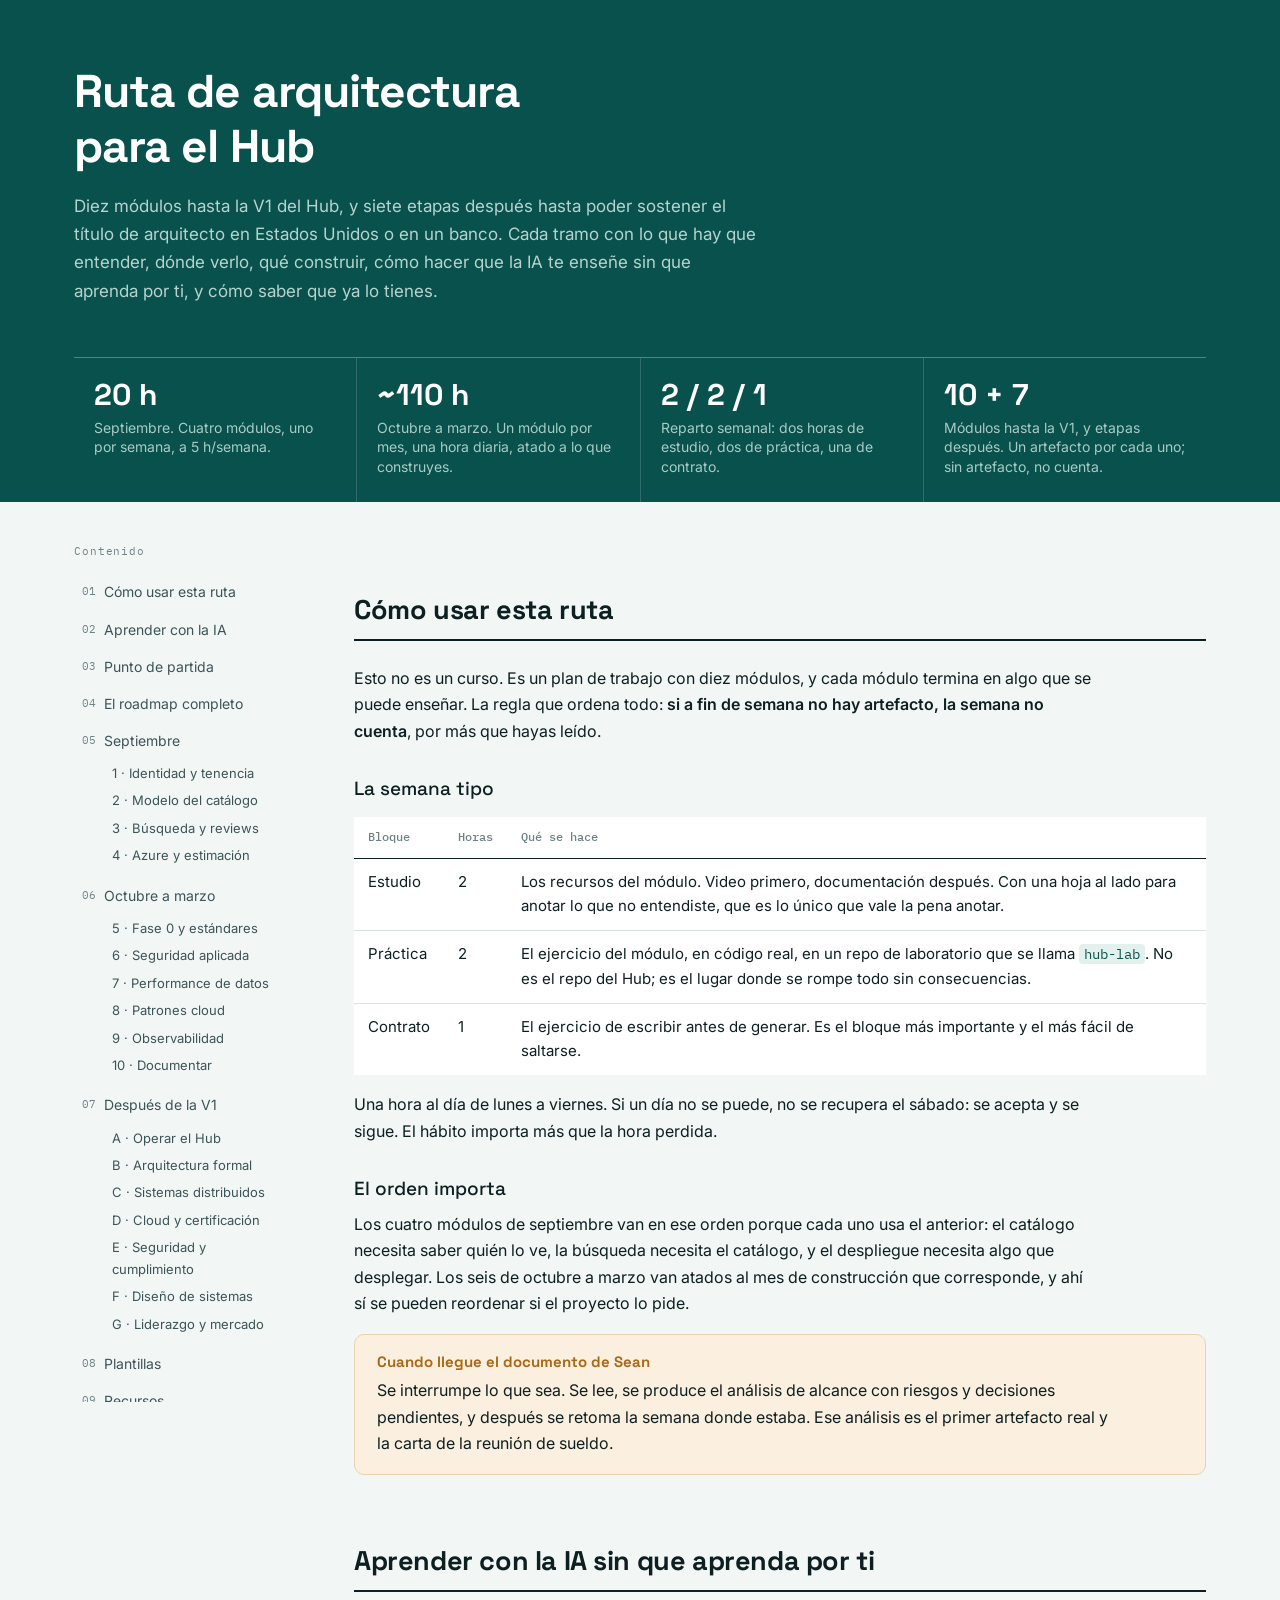
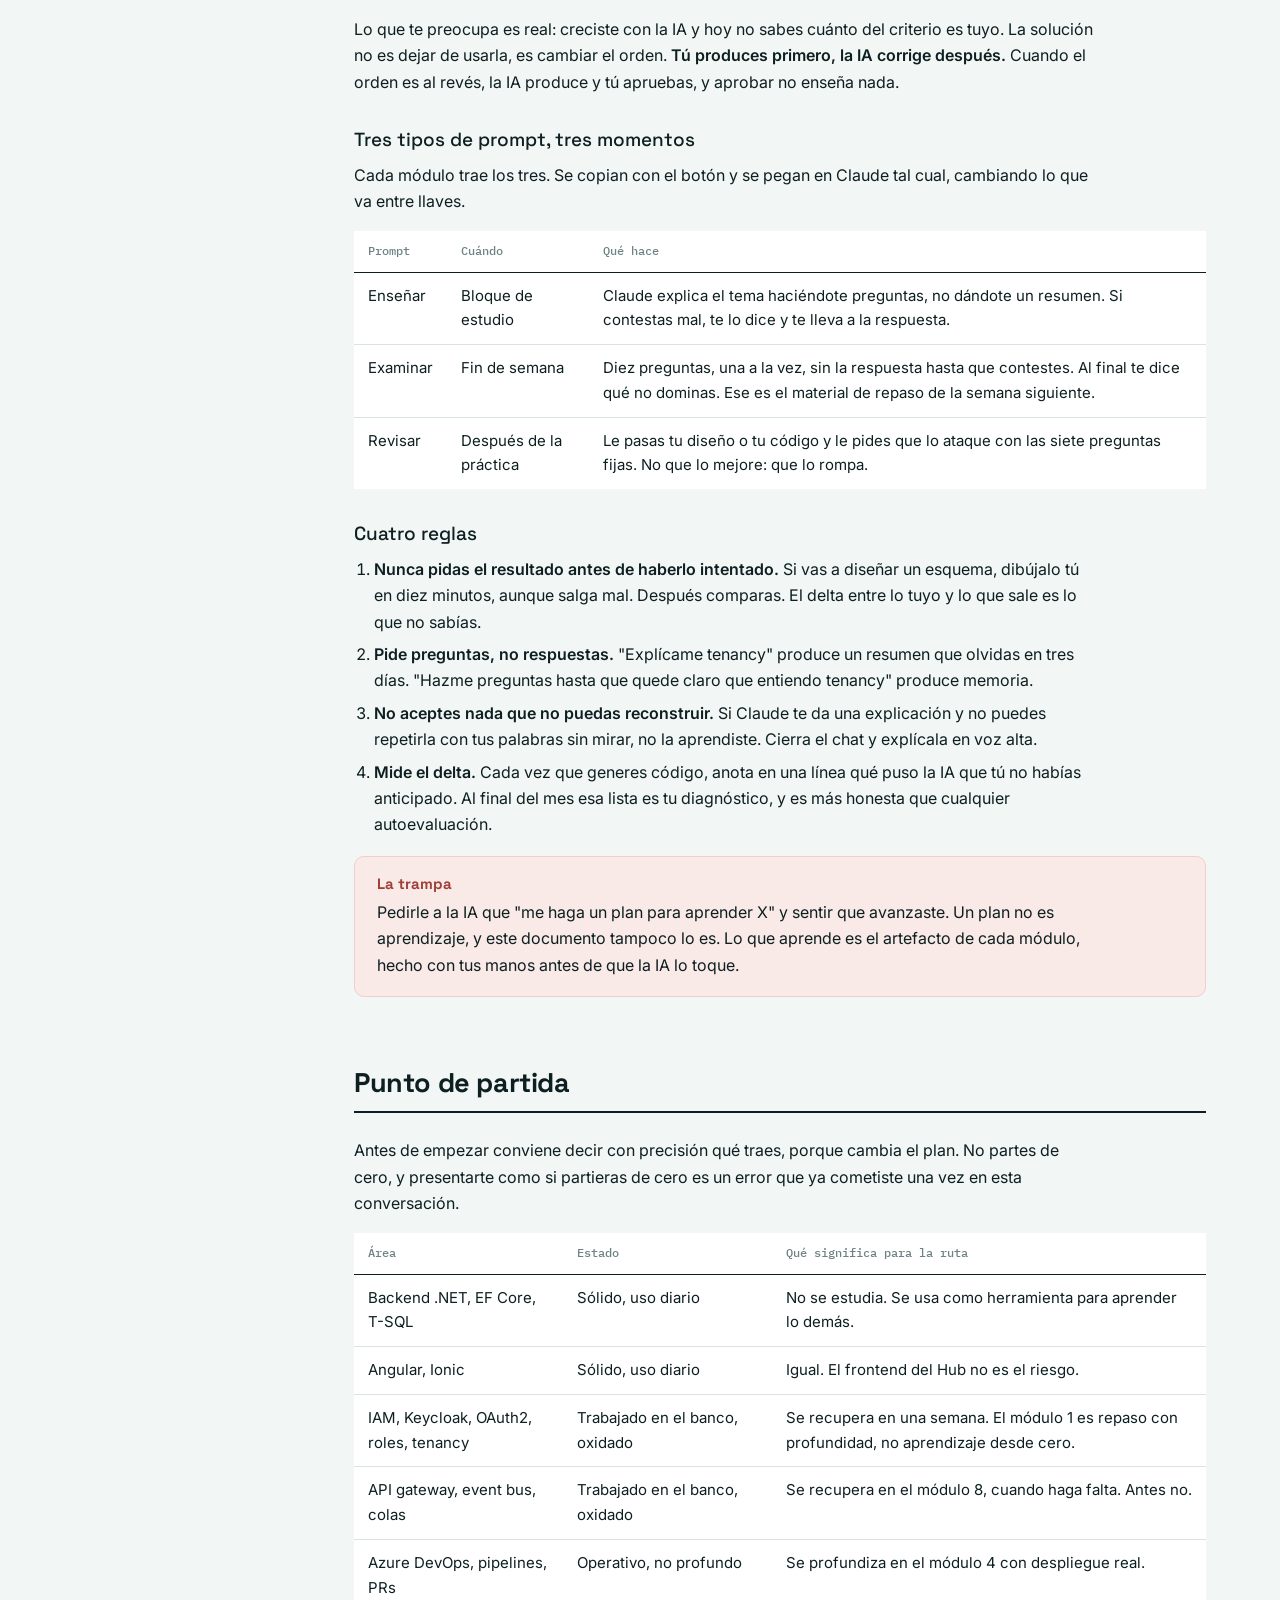
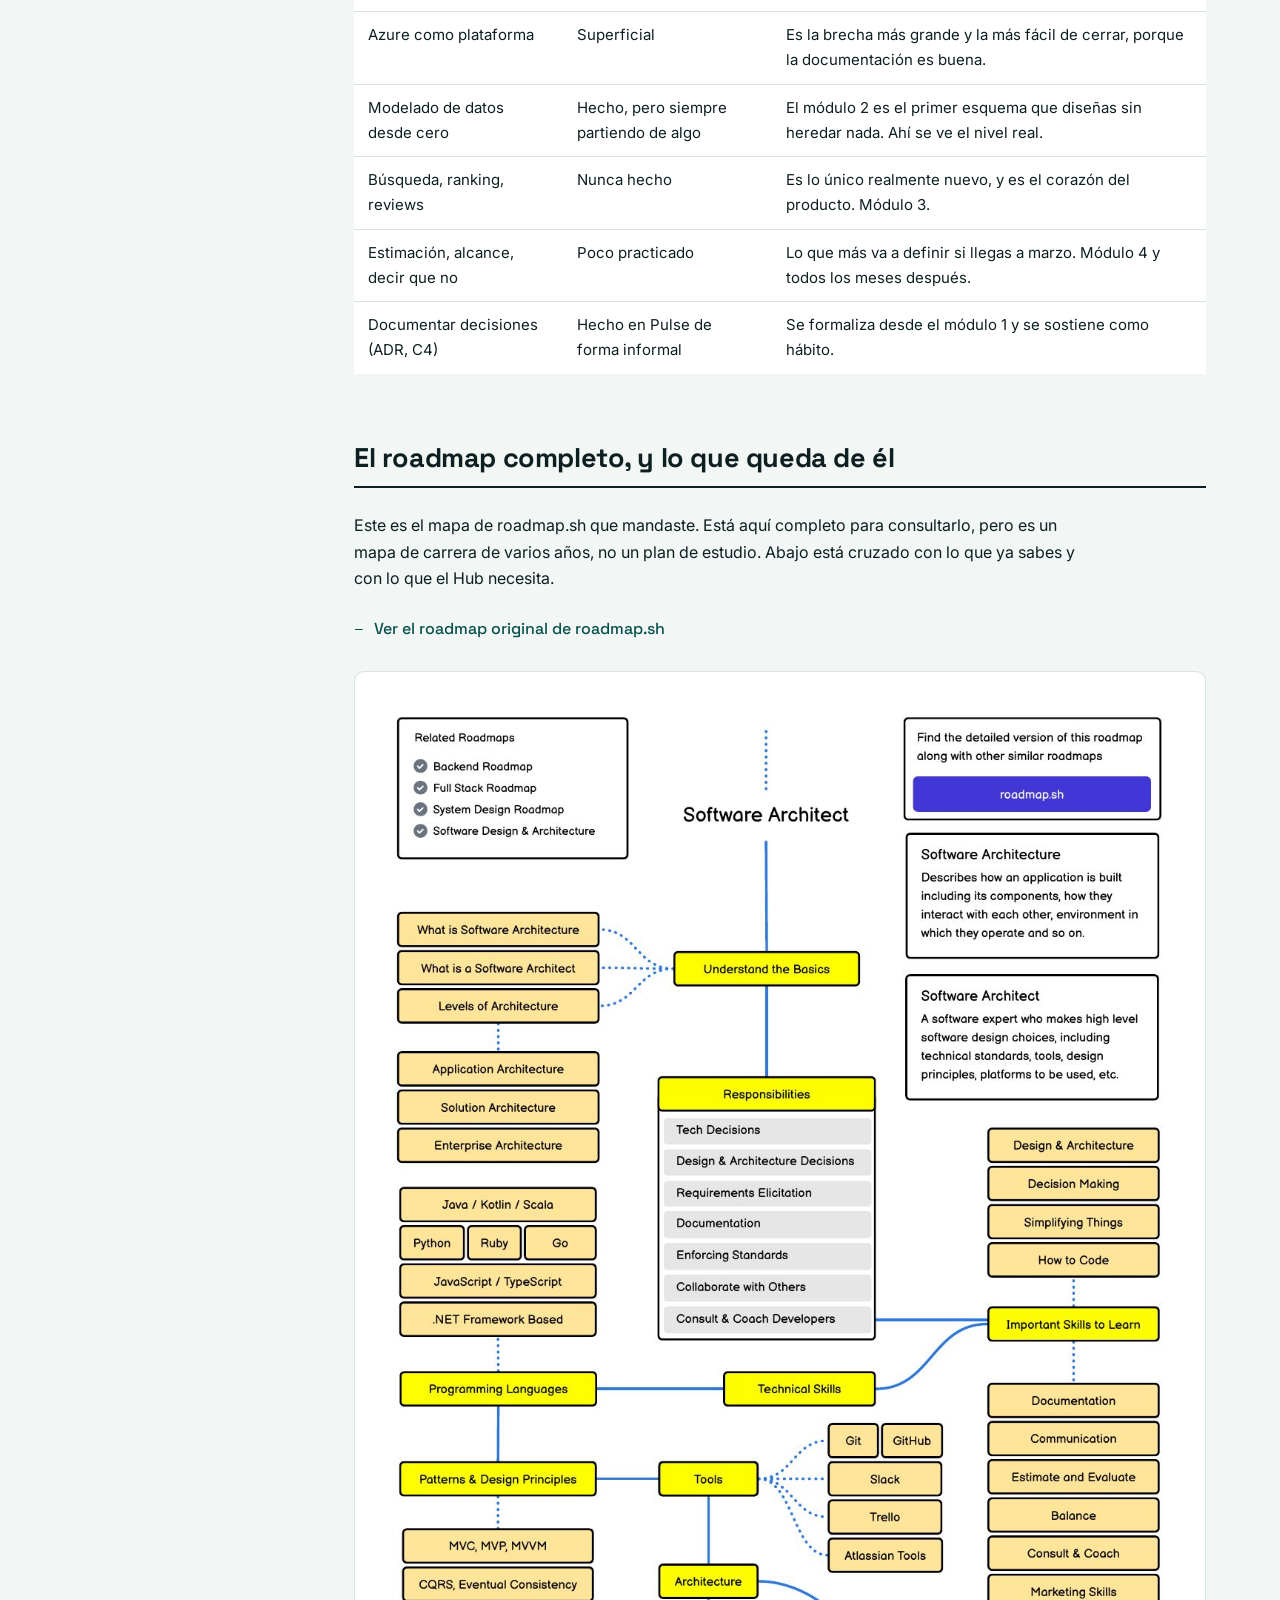
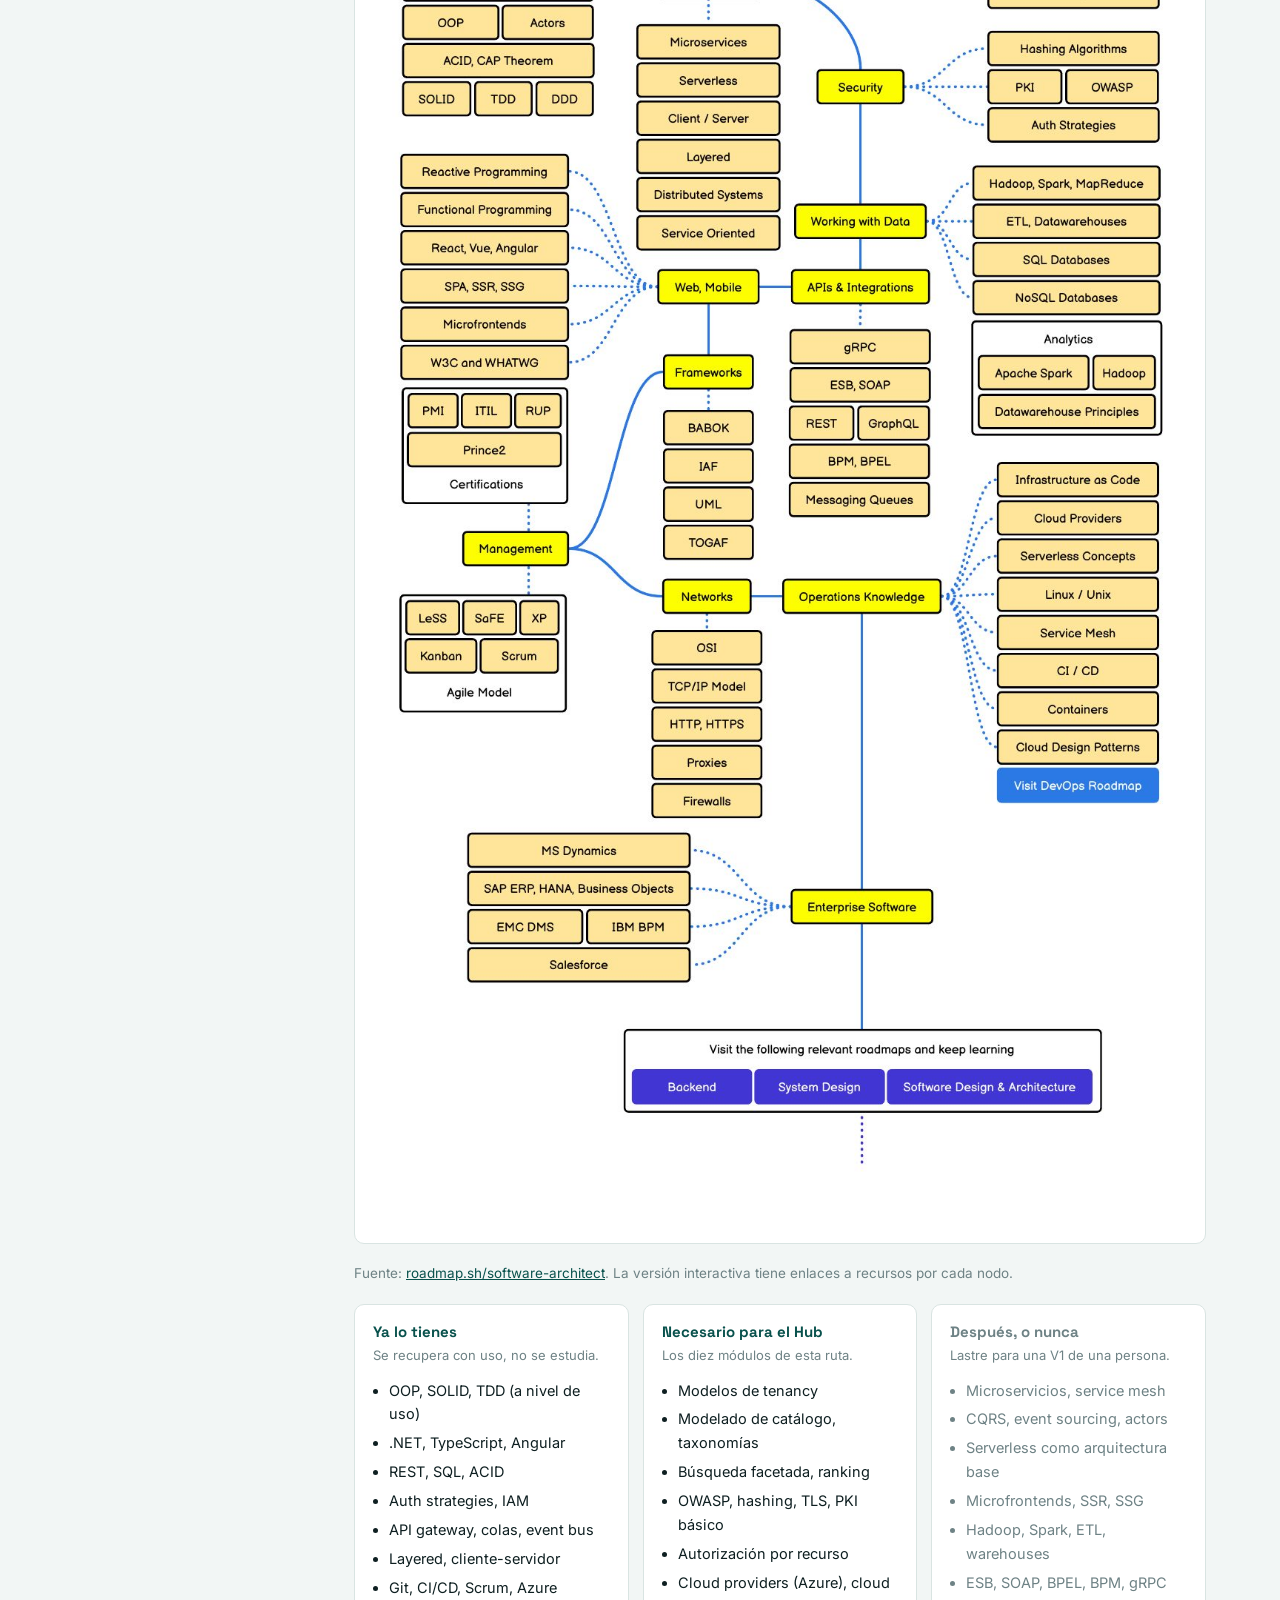
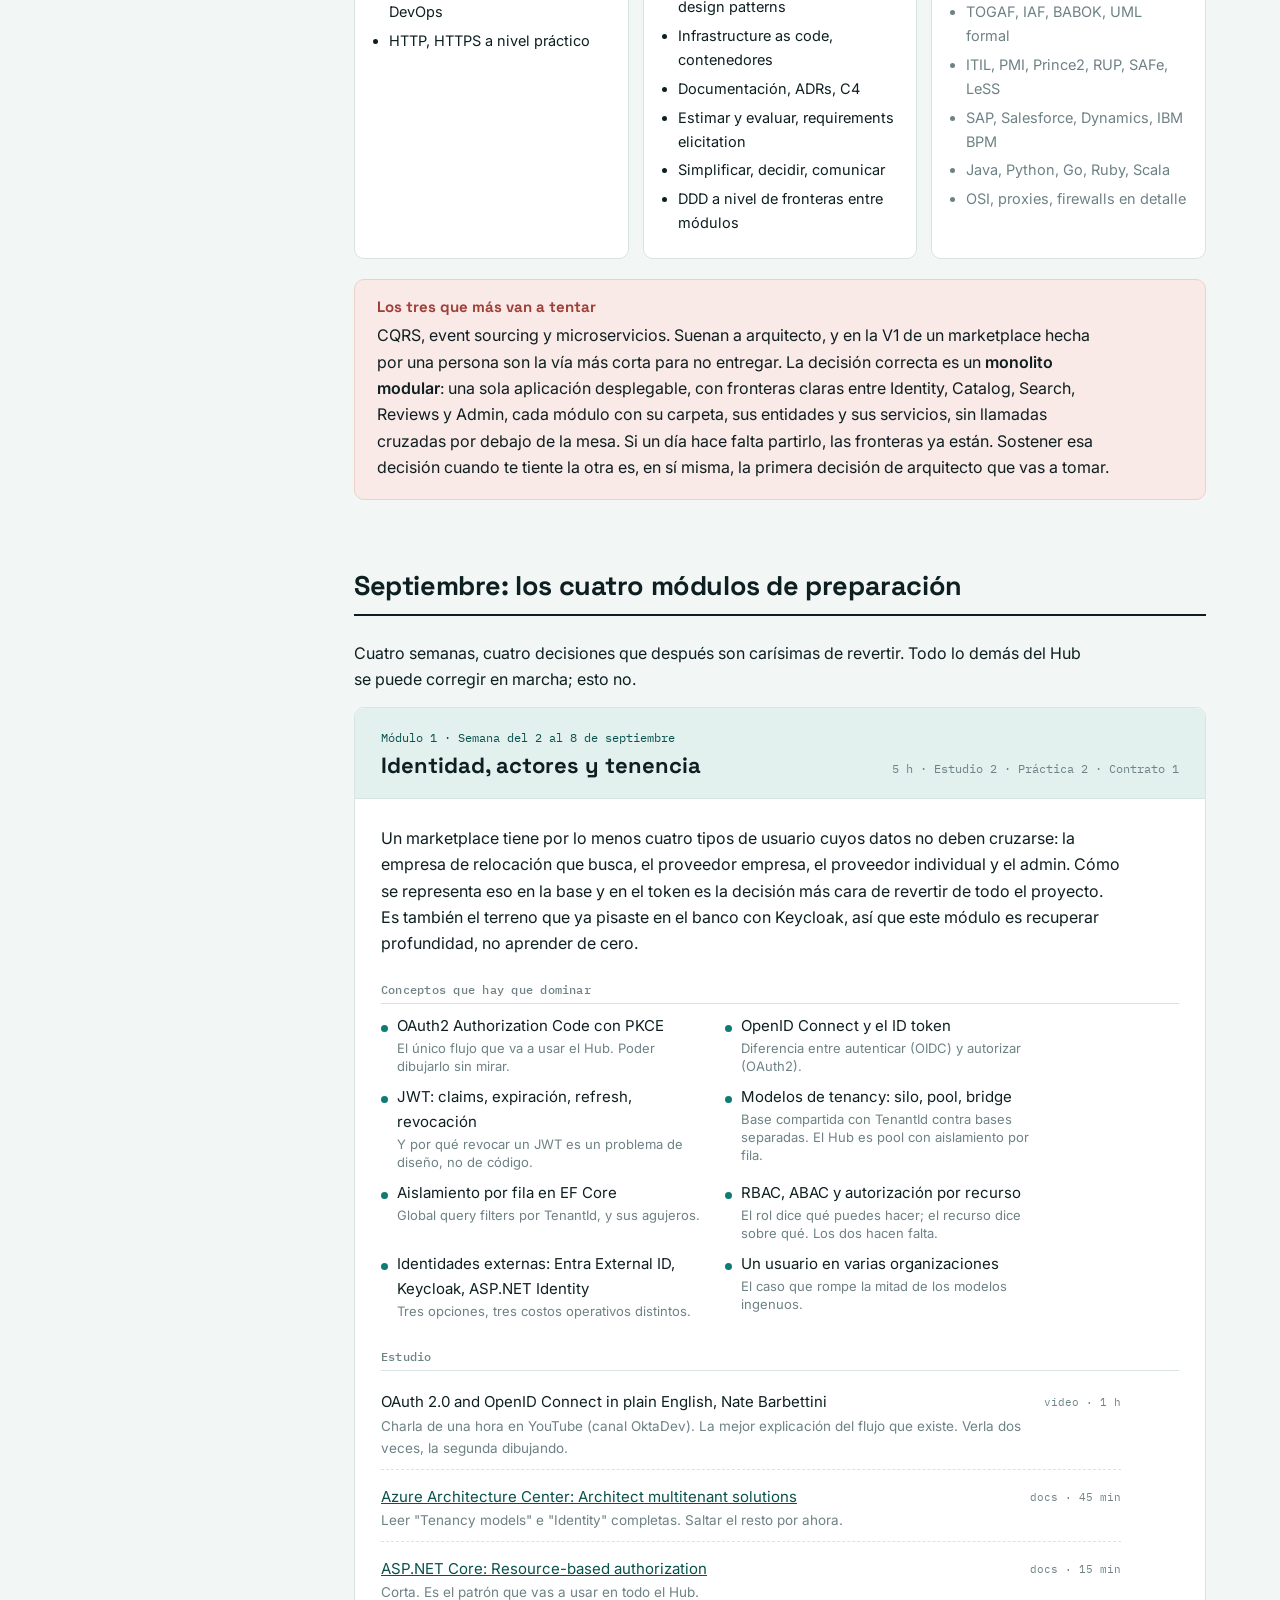
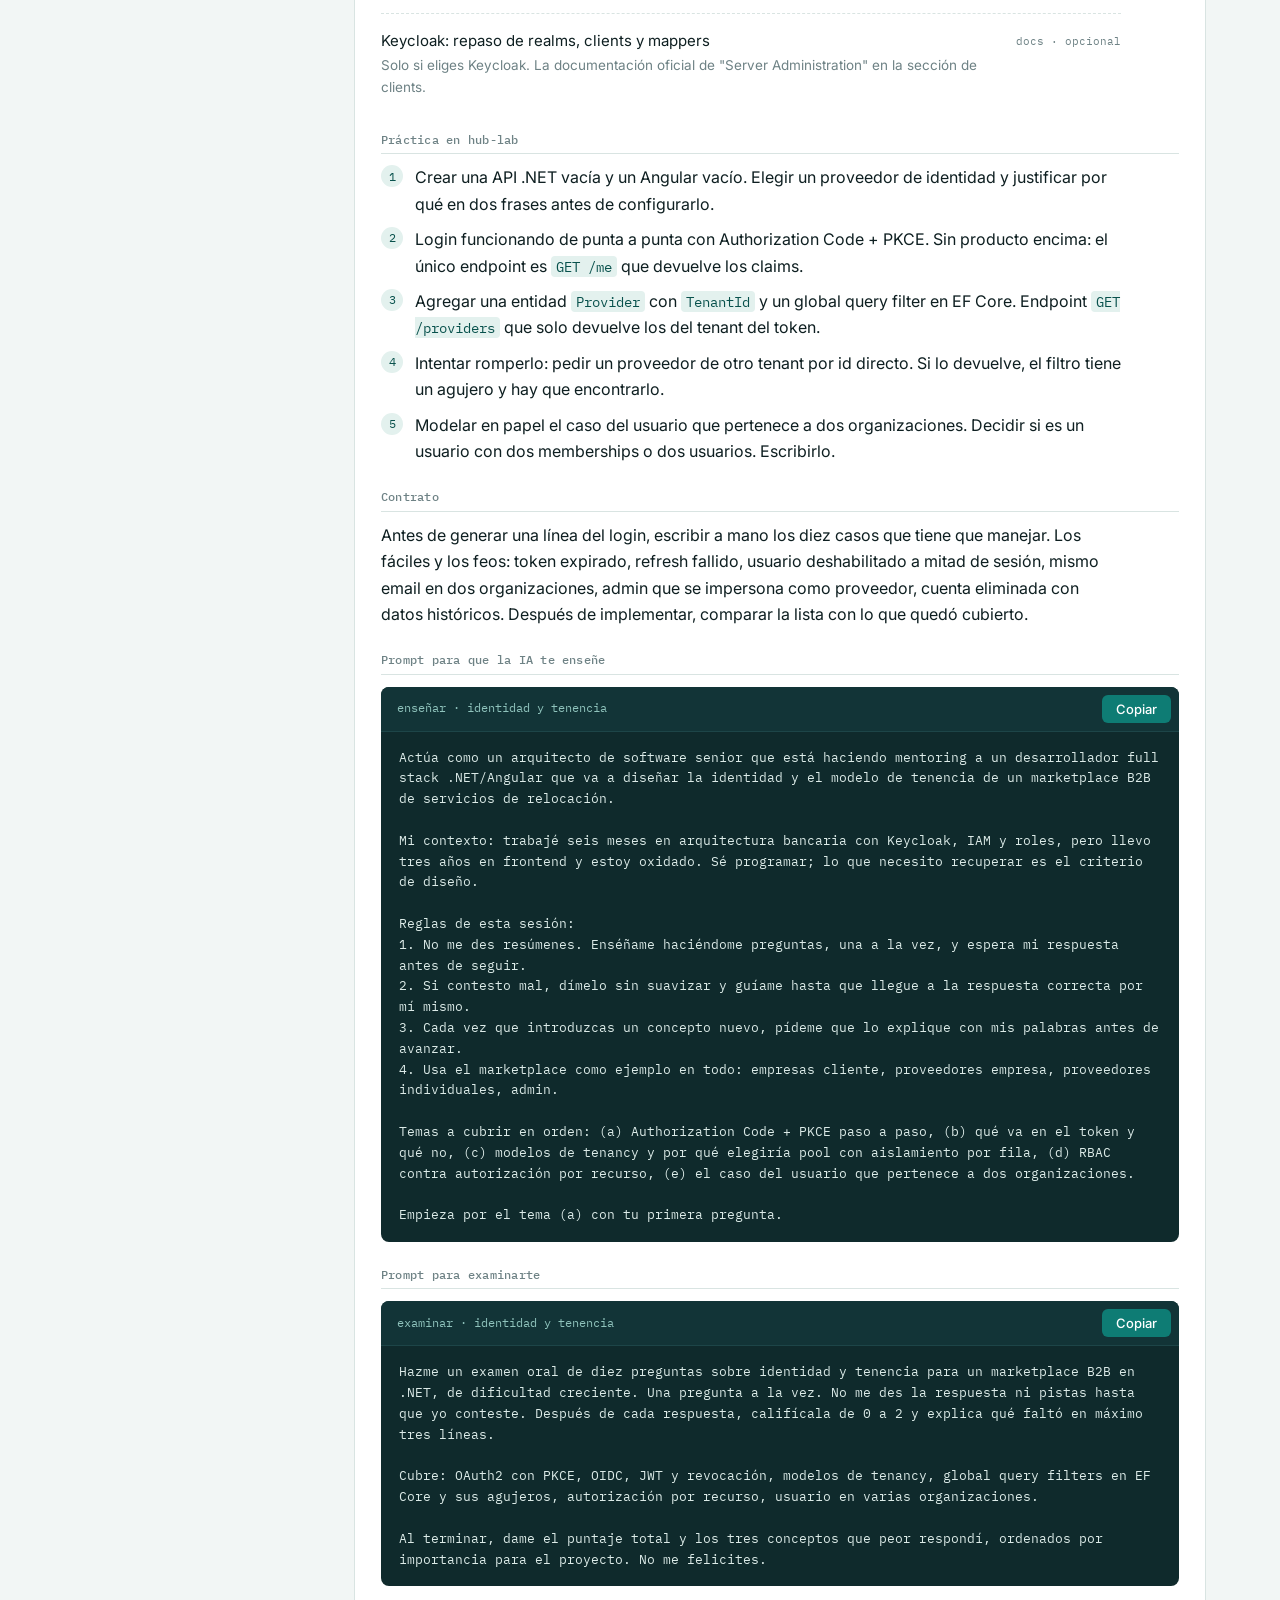
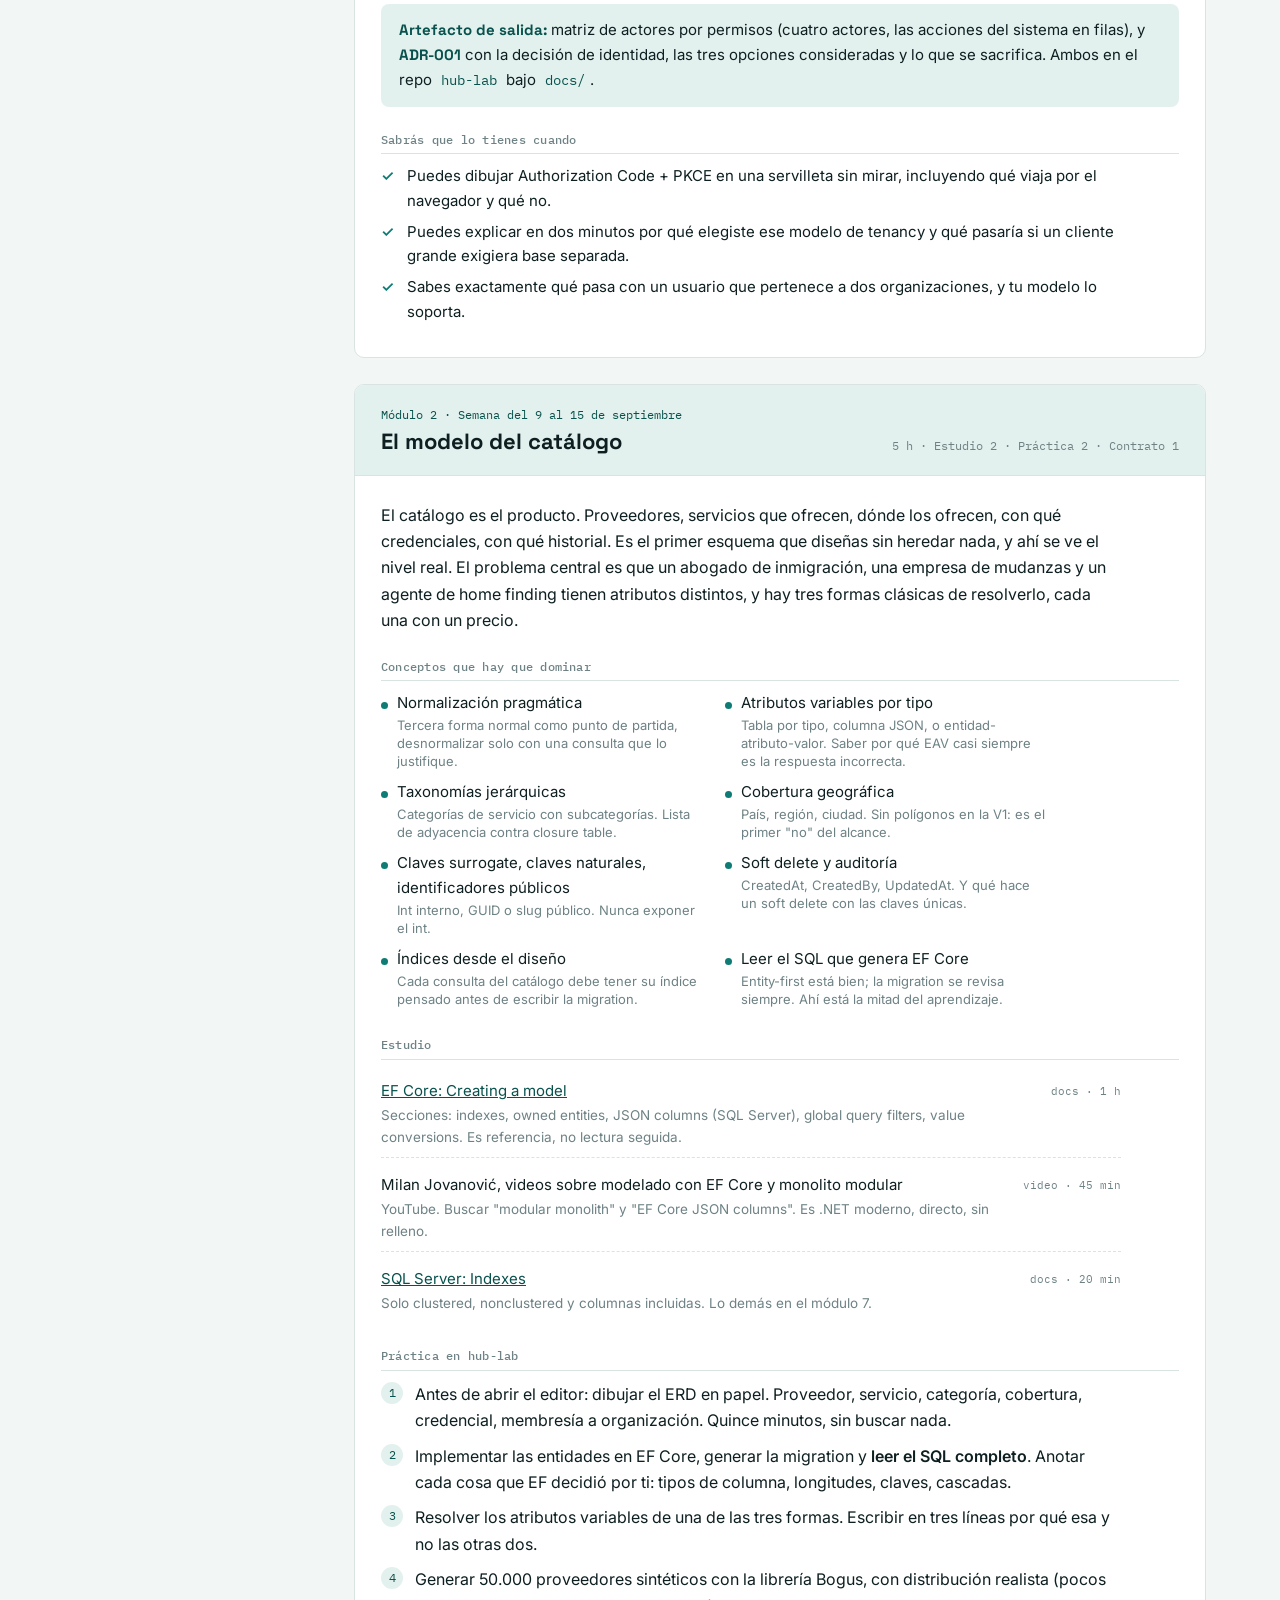
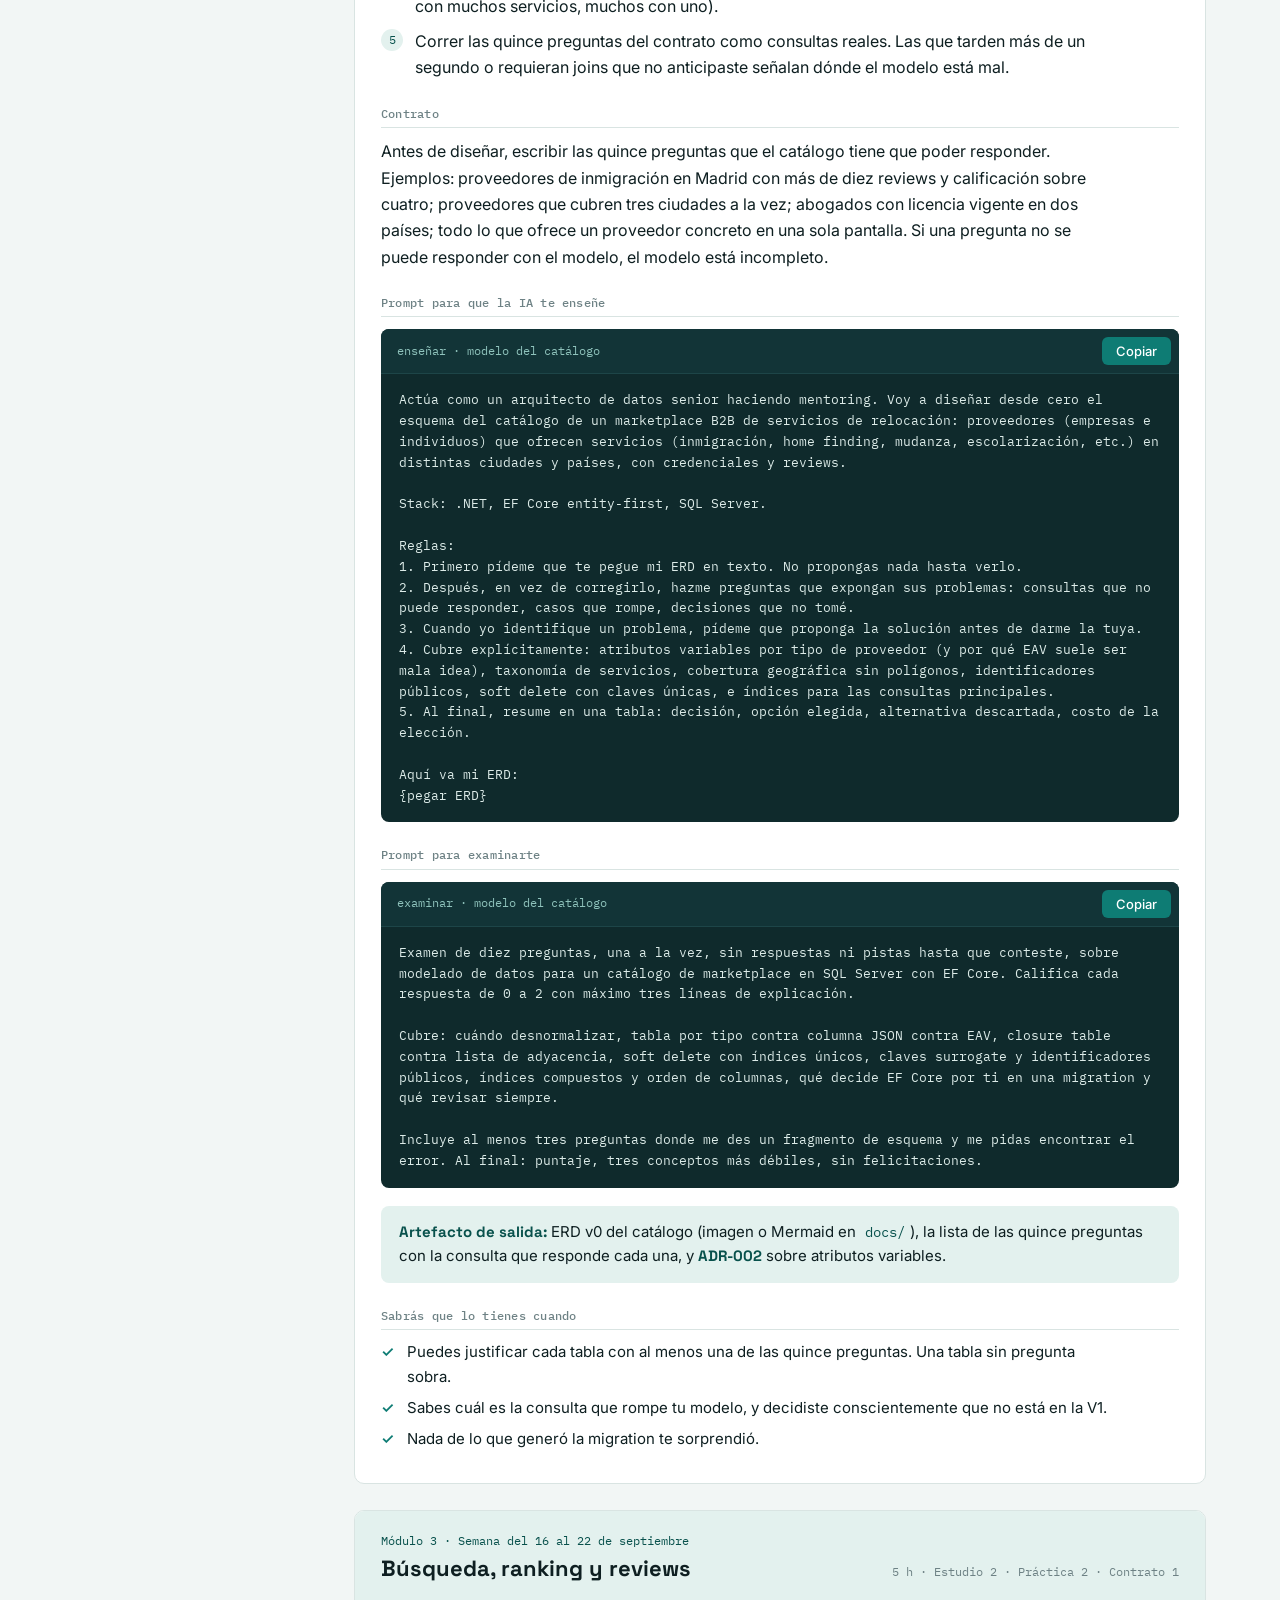
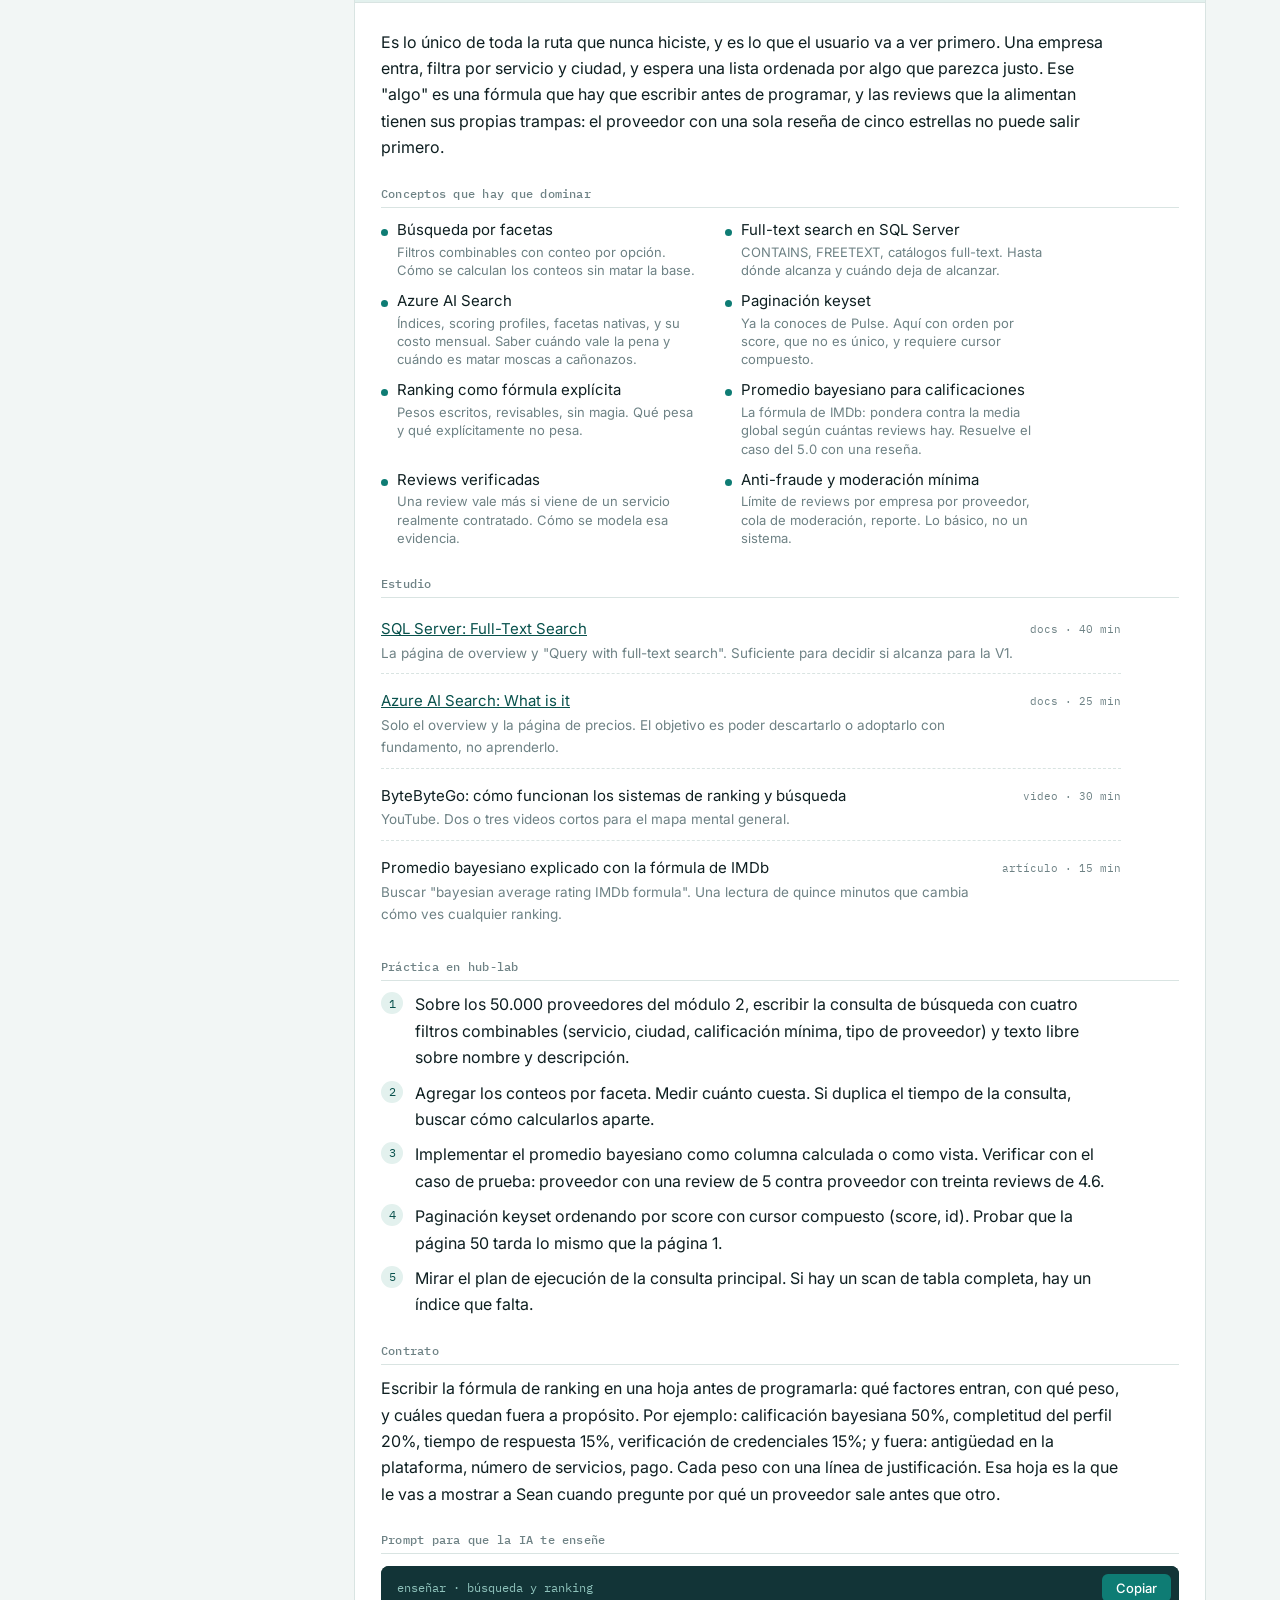
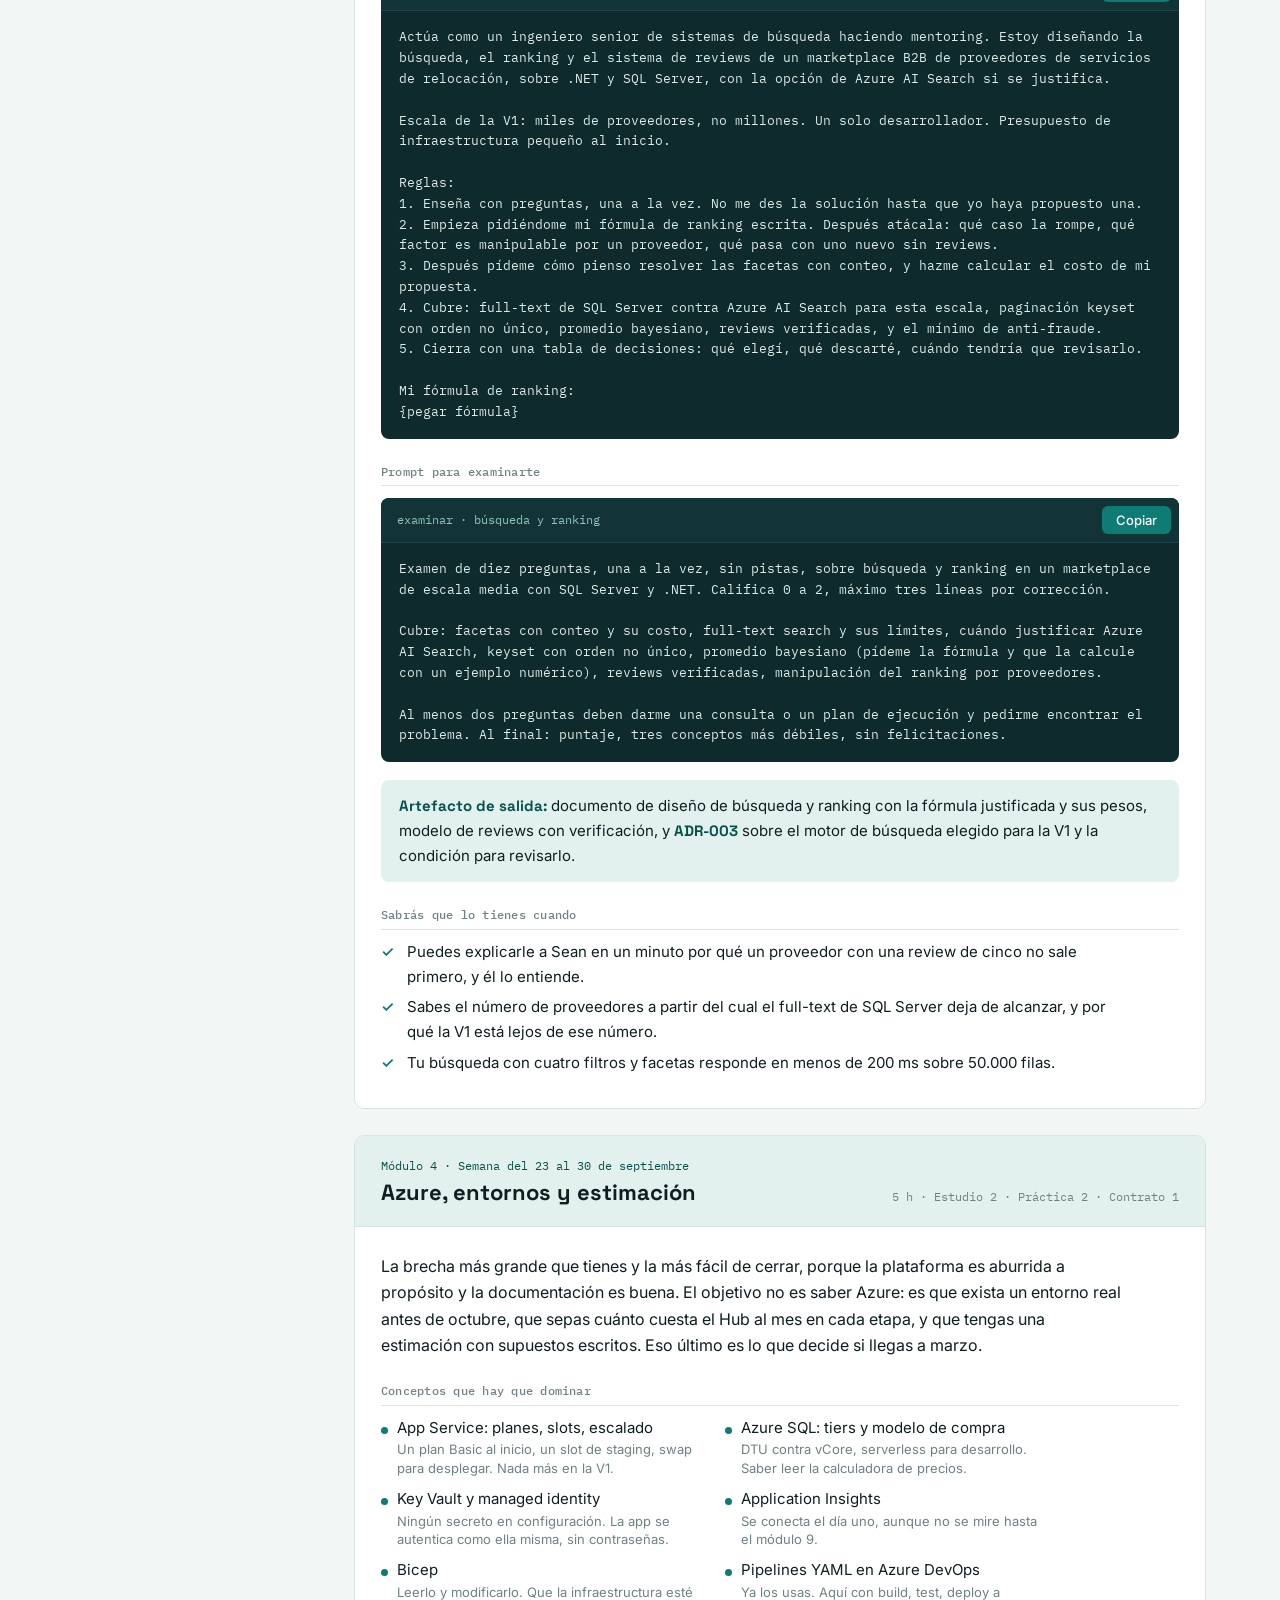
==== index.html @ 15f764ad "Add Hub architecture roadmap static site Co-Authored-By: Claude Opus 5 (1M context) <noreply@anthrop" ====
<!DOCTYPE html>
<html lang="es">
<head>
<meta charset="utf-8">
<meta name="viewport" content="width=device-width, initial-scale=1">
<title>Ruta de arquitectura para el Hub</title>
<link rel="preconnect" href="https://fonts.googleapis.com">
<link rel="preconnect" href="https://fonts.gstatic.com" crossorigin>
<link href="https://fonts.googleapis.com/css2?family=Space+Grotesk:wght@500;700&family=Inter:wght@400;500;600&family=IBM+Plex+Mono:wght@400;500&display=swap" rel="stylesheet">
<style>
  :root{
    --ink:#0E1F21;--ink-soft:#3D5457;--muted:#6E8285;
    --paper:#F2F6F5;--surface:#FFFFFF;--line:#D9E4E2;
    --teal:#0E7C74;--teal-deep:#08514C;--teal-wash:#E3F1EE;
    --amber:#A96A18;--amber-wash:#FBF0DF;
    --clay:#9E3F38;--clay-wash:#F9E9E7;
    --radius:10px;
  }
  *{box-sizing:border-box}
  html{scroll-behavior:smooth}
  body{margin:0;background:var(--paper);color:var(--ink);font-family:'Inter',system-ui,sans-serif;font-size:16px;line-height:1.65;-webkit-font-smoothing:antialiased}
  h1,h2,h3,h4{font-family:'Space Grotesk',sans-serif;line-height:1.2;margin:0}
  a{color:var(--teal-deep)}
  p{margin:0 0 14px;max-width:74ch}
  ul,ol{max-width:74ch;padding-left:20px;margin:0 0 14px}
  li{margin-bottom:6px}
  strong{font-weight:600}
  code{font-family:'IBM Plex Mono',monospace;font-size:.9em;background:var(--teal-wash);padding:1px 5px;border-radius:4px;color:var(--teal-deep)}

  .shell{max-width:1180px;margin:0 auto;padding:0 24px}
  .grid{display:grid;grid-template-columns:224px 1fr;gap:56px;align-items:start}
  nav.toc{position:sticky;top:0;padding:40px 0;font-size:14px;max-height:100vh;overflow:auto}
  nav.toc .toc-title{font-family:'IBM Plex Mono',monospace;font-size:11px;letter-spacing:.08em;color:var(--muted);margin-bottom:14px}
  nav.toc ol{list-style:none;margin:0;padding:0;counter-reset:t}
  nav.toc li{counter-increment:t;margin-bottom:2px}
  nav.toc a{display:block;padding:6px 10px 6px 30px;position:relative;text-decoration:none;color:var(--ink-soft);border-radius:6px}
  nav.toc a::before{content:counter(t,decimal-leading-zero);position:absolute;left:8px;font-family:'IBM Plex Mono',monospace;font-size:11px;color:var(--muted);top:8px}
  nav.toc a:hover{background:var(--teal-wash);color:var(--teal-deep)}
  nav.toc .sub{padding-left:30px;font-size:13px;color:var(--muted);margin:2px 0 8px}
  nav.toc .sub a{padding:3px 8px;font-size:13px}
  nav.toc .sub a::before{content:none}
  main{padding:40px 0 120px;min-width:0}

  header.hero{background:var(--teal-deep);color:#EAF4F2;padding:64px 0 0}
  header.hero h1{font-size:clamp(30px,4.2vw,46px);font-weight:700;letter-spacing:-.02em;max-width:18ch;color:#fff}
  header.hero p.lede{max-width:62ch;color:#B7D3CF;margin:18px 0 0;font-size:17px}
  .budget{display:grid;grid-template-columns:repeat(4,1fr);gap:1px;margin-top:52px;background:rgba(255,255,255,.16);border-top:1px solid rgba(255,255,255,.16)}
  .budget>div{background:var(--teal-deep);padding:22px 20px 26px}
  .budget .k{font-family:'Space Grotesk',sans-serif;font-size:30px;font-weight:700;color:#fff;line-height:1}
  .budget .l{font-size:14px;color:#A9CBC6;margin-top:8px;line-height:1.4}

  section{padding-top:52px;scroll-margin-top:20px}
  section>h2{font-size:27px;font-weight:700;letter-spacing:-.015em;padding-bottom:12px;border-bottom:2px solid var(--ink);margin-bottom:24px}
  h3{font-size:19px;font-weight:500;margin:34px 0 10px}
  h4{font-size:15px;font-weight:700;margin:20px 0 6px}

  .card{background:var(--surface);border:1px solid var(--line);border-radius:var(--radius);padding:22px 24px;margin-bottom:16px}
  .flag{background:var(--amber-wash);border:1px solid #E8D2AC;border-radius:var(--radius);padding:18px 22px;margin:18px 0}
  .flag h4{color:var(--amber);margin-top:0}
  .flag p:last-child{margin-bottom:0}
  .stop{background:var(--clay-wash);border:1px solid #EFCFCB;border-radius:var(--radius);padding:18px 22px;margin:18px 0}
  .stop h4{color:var(--clay);margin-top:0}
  .stop p:last-child{margin-bottom:0}

  table{border-collapse:collapse;width:100%;margin:16px 0;font-size:15px;background:var(--surface)}
  th,td{text-align:left;padding:11px 14px;border-bottom:1px solid var(--line);vertical-align:top}
  th{font-family:'IBM Plex Mono',monospace;font-size:11.5px;font-weight:500;color:var(--muted);border-bottom:1px solid var(--ink)}
  tbody tr:last-child td{border-bottom:none}

  /* Roadmap image */
  .roadmap-wrap{background:var(--surface);border:1px solid var(--line);border-radius:var(--radius);padding:14px;margin:18px 0}
  .roadmap-wrap img{width:100%;height:auto;display:block;border-radius:6px}
  details>summary{cursor:pointer;font-family:'Space Grotesk',sans-serif;font-weight:500;font-size:16px;color:var(--teal-deep);padding:10px 0;list-style:none}
  details>summary::before{content:"+ ";font-family:'IBM Plex Mono',monospace}
  details[open]>summary::before{content:"– "}
  .prune{display:grid;grid-template-columns:repeat(3,1fr);gap:14px;margin:20px 0}
  .prune>div{background:var(--surface);border:1px solid var(--line);border-radius:var(--radius);padding:18px}
  .prune h4{margin:0 0 4px;font-size:15px}
  .prune .sub{font-size:13px;color:var(--muted);margin:0 0 12px}
  .prune ul{padding-left:16px;margin:0;font-size:14.5px}
  .prune li{margin-bottom:5px}
  .prune .keep h4{color:var(--teal-deep)}
  .prune .later h4,.prune .later li{color:var(--muted)}

  /* Modules */
  .module{background:var(--surface);border:1px solid var(--line);border-radius:var(--radius);margin-bottom:26px;overflow:hidden;scroll-margin-top:20px}
  .module-head{padding:20px 26px;background:var(--teal-wash);border-bottom:1px solid var(--line);display:grid;grid-template-columns:1fr auto;gap:12px;align-items:end}
  .module-head .n{font-family:'IBM Plex Mono',monospace;font-size:12px;color:var(--teal-deep);display:block;margin-bottom:4px}
  .module-head h3{margin:0;font-size:22px;font-weight:700}
  .module-head .meta{font-family:'IBM Plex Mono',monospace;font-size:12px;color:var(--muted);text-align:right;line-height:1.6}
  .module-body{padding:8px 26px 26px}
  .module-body h4{font-family:'IBM Plex Mono',monospace;font-size:12px;font-weight:500;color:var(--muted);letter-spacing:.02em;margin:26px 0 10px;padding-bottom:6px;border-bottom:1px solid var(--line)}
  .why{font-size:16px;margin-top:18px}
  .concepts{list-style:none;padding:0;margin:0 0 6px;display:grid;grid-template-columns:1fr 1fr;gap:6px 22px;font-size:15px}
  .concepts li{padding-left:16px;position:relative;margin-bottom:4px}
  .concepts li::before{content:"";position:absolute;left:0;top:11px;width:7px;height:7px;border-radius:50%;background:var(--teal)}
  .concepts li small{display:block;color:var(--muted);font-size:13px;line-height:1.4}
  .res{margin:0;padding:0;list-style:none}
  .res li{padding:9px 0;border-bottom:1px dashed var(--line);display:grid;grid-template-columns:1fr auto;gap:12px;font-size:15px}
  .res li:last-child{border-bottom:none}
  .res .tag{font-family:'IBM Plex Mono',monospace;font-size:11px;color:var(--muted);white-space:nowrap;padding-top:3px}
  .res small{display:block;color:var(--muted);font-size:13.5px}
  ol.steps{counter-reset:s;list-style:none;padding:0}
  ol.steps li{counter-increment:s;padding-left:34px;position:relative;margin-bottom:9px}
  ol.steps li::before{content:counter(s);position:absolute;left:0;top:1px;width:22px;height:22px;border-radius:50%;background:var(--teal-wash);color:var(--teal-deep);font-family:'IBM Plex Mono',monospace;font-size:12px;display:flex;align-items:center;justify-content:center}
  .artifact{background:var(--teal-wash);border-radius:8px;padding:14px 18px;font-size:15px;margin-top:8px}
  .artifact b{font-family:'Space Grotesk',sans-serif;color:var(--teal-deep)}
  .know{list-style:none;padding:0;margin:0}
  .know li{padding-left:26px;position:relative;margin-bottom:6px;font-size:15px}
  .know li::before{content:"✓";position:absolute;left:0;color:var(--teal);font-weight:600}

  /* Prompt boxes */
  .prompt{background:#0F2A2C;border-radius:8px;margin:12px 0 18px;overflow:hidden}
  .prompt .bar{display:flex;justify-content:space-between;align-items:center;padding:8px 8px 8px 16px;background:#123437;border-bottom:1px solid #1D4548}
  .prompt .bar span{font-family:'IBM Plex Mono',monospace;font-size:11.5px;color:#8FC3BC}
  .prompt button{font-family:'Inter',sans-serif;font-size:13px;font-weight:500;background:var(--teal);color:#fff;border:0;border-radius:6px;padding:6px 14px;cursor:pointer}
  .prompt button:hover{background:#0B6A63}
  .prompt button.ok{background:#2E8B57}
  .prompt button:focus-visible{outline:2px solid #fff;outline-offset:2px}
  .prompt pre{margin:0;padding:16px 18px;white-space:pre-wrap;font-family:'IBM Plex Mono',monospace;font-size:13px;line-height:1.6;color:#DCEBE8}

  footer{border-top:1px solid var(--line);margin-top:64px;padding:26px 0 60px;font-size:13.5px;color:var(--muted)}

  @media (max-width:900px){
    .grid{grid-template-columns:1fr;gap:0}
    nav.toc{position:static;padding:28px 0 0;border-bottom:1px solid var(--line);max-height:none}
    .budget{grid-template-columns:1fr 1fr}
    .prune{grid-template-columns:1fr}
    .concepts{grid-template-columns:1fr}
    .module-head{grid-template-columns:1fr}
    .module-head .meta{text-align:left}
    .res li{grid-template-columns:1fr}
  }
  @media (prefers-reduced-motion:reduce){html{scroll-behavior:auto}}
</style>
</head>
<body>

<header class="hero">
  <div class="shell">
    <h1>Ruta de arquitectura para el Hub</h1>
    <p class="lede">Diez módulos hasta la V1 del Hub, y siete etapas después hasta poder sostener el título de arquitecto en Estados Unidos o en un banco. Cada tramo con lo que hay que entender, dónde verlo, qué construir, cómo hacer que la IA te enseñe sin que aprenda por ti, y cómo saber que ya lo tienes.</p>
    <div class="budget">
      <div><div class="k">20 h</div><div class="l">Septiembre. Cuatro módulos, uno por semana, a 5 h/semana.</div></div>
      <div><div class="k">~110 h</div><div class="l">Octubre a marzo. Un módulo por mes, una hora diaria, atado a lo que construyes.</div></div>
      <div><div class="k">2 / 2 / 1</div><div class="l">Reparto semanal: dos horas de estudio, dos de práctica, una de contrato.</div></div>
      <div><div class="k">10 + 7</div><div class="l">Módulos hasta la V1, y etapas después. Un artefacto por cada uno; sin artefacto, no cuenta.</div></div>
    </div>
  </div>
</header>

<div class="shell"><div class="grid">

<nav class="toc">
  <p class="toc-title">Contenido</p>
  <ol>
    <li><a href="#metodo">Cómo usar esta ruta</a></li>
    <li><a href="#ia">Aprender con la IA</a></li>
    <li><a href="#partida">Punto de partida</a></li>
    <li><a href="#roadmap">El roadmap completo</a></li>
    <li><a href="#septiembre">Septiembre</a>
      <div class="sub">
        <a href="#m1">1 · Identidad y tenencia</a>
        <a href="#m2">2 · Modelo del catálogo</a>
        <a href="#m3">3 · Búsqueda y reviews</a>
        <a href="#m4">4 · Azure y estimación</a>
      </div>
    </li>
    <li><a href="#construir">Octubre a marzo</a>
      <div class="sub">
        <a href="#m5">5 · Fase 0 y estándares</a>
        <a href="#m6">6 · Seguridad aplicada</a>
        <a href="#m7">7 · Performance de datos</a>
        <a href="#m8">8 · Patrones cloud</a>
        <a href="#m9">9 · Observabilidad</a>
        <a href="#m10">10 · Documentar</a>
      </div>
    </li>
    <li><a href="#largo">Después de la V1</a>
      <div class="sub">
        <a href="#ea">A · Operar el Hub</a>
        <a href="#eb">B · Arquitectura formal</a>
        <a href="#ec">C · Sistemas distribuidos</a>
        <a href="#ed">D · Cloud y certificación</a>
        <a href="#ee">E · Seguridad y cumplimiento</a>
        <a href="#ef">F · Diseño de sistemas</a>
        <a href="#eg">G · Liderazgo y mercado</a>
      </div>
    </li>
    <li><a href="#plantillas">Plantillas</a></li>
    <li><a href="#recursos">Recursos</a></li>
  </ol>
</nav>

<main>

<!-- ================================================================ -->
<section id="metodo">
  <h2>Cómo usar esta ruta</h2>

  <p>Esto no es un curso. Es un plan de trabajo con diez módulos, y cada módulo termina en algo que se puede enseñar. La regla que ordena todo: <strong>si a fin de semana no hay artefacto, la semana no cuenta</strong>, por más que hayas leído.</p>

  <h3>La semana tipo</h3>
  <table>
    <thead><tr><th>Bloque</th><th>Horas</th><th>Qué se hace</th></tr></thead>
    <tbody>
      <tr><td>Estudio</td><td>2</td><td>Los recursos del módulo. Video primero, documentación después. Con una hoja al lado para anotar lo que no entendiste, que es lo único que vale la pena anotar.</td></tr>
      <tr><td>Práctica</td><td>2</td><td>El ejercicio del módulo, en código real, en un repo de laboratorio que se llama <code>hub-lab</code>. No es el repo del Hub; es el lugar donde se rompe todo sin consecuencias.</td></tr>
      <tr><td>Contrato</td><td>1</td><td>El ejercicio de escribir antes de generar. Es el bloque más importante y el más fácil de saltarse.</td></tr>
    </tbody>
  </table>

  <p>Una hora al día de lunes a viernes. Si un día no se puede, no se recupera el sábado: se acepta y se sigue. El hábito importa más que la hora perdida.</p>

  <h3>El orden importa</h3>
  <p>Los cuatro módulos de septiembre van en ese orden porque cada uno usa el anterior: el catálogo necesita saber quién lo ve, la búsqueda necesita el catálogo, y el despliegue necesita algo que desplegar. Los seis de octubre a marzo van atados al mes de construcción que corresponde, y ahí sí se pueden reordenar si el proyecto lo pide.</p>

  <div class="flag">
    <h4>Cuando llegue el documento de Sean</h4>
    <p>Se interrumpe lo que sea. Se lee, se produce el análisis de alcance con riesgos y decisiones pendientes, y después se retoma la semana donde estaba. Ese análisis es el primer artefacto real y la carta de la reunión de sueldo.</p>
  </div>
</section>

<!-- ================================================================ -->
<section id="ia">
  <h2>Aprender con la IA sin que aprenda por ti</h2>

  <p>Lo que te preocupa es real: creciste con la IA y hoy no sabes cuánto del criterio es tuyo. La solución no es dejar de usarla, es cambiar el orden. <strong>Tú produces primero, la IA corrige después.</strong> Cuando el orden es al revés, la IA produce y tú apruebas, y aprobar no enseña nada.</p>

  <h3>Tres tipos de prompt, tres momentos</h3>
  <p>Cada módulo trae los tres. Se copian con el botón y se pegan en Claude tal cual, cambiando lo que va entre llaves.</p>

  <table>
    <thead><tr><th>Prompt</th><th>Cuándo</th><th>Qué hace</th></tr></thead>
    <tbody>
      <tr><td>Enseñar</td><td>Bloque de estudio</td><td>Claude explica el tema haciéndote preguntas, no dándote un resumen. Si contestas mal, te lo dice y te lleva a la respuesta.</td></tr>
      <tr><td>Examinar</td><td>Fin de semana</td><td>Diez preguntas, una a la vez, sin la respuesta hasta que contestes. Al final te dice qué no dominas. Ese es el material de repaso de la semana siguiente.</td></tr>
      <tr><td>Revisar</td><td>Después de la práctica</td><td>Le pasas tu diseño o tu código y le pides que lo ataque con las siete preguntas fijas. No que lo mejore: que lo rompa.</td></tr>
    </tbody>
  </table>

  <h3>Cuatro reglas</h3>
  <ol>
    <li><strong>Nunca pidas el resultado antes de haberlo intentado.</strong> Si vas a diseñar un esquema, dibújalo tú en diez minutos, aunque salga mal. Después comparas. El delta entre lo tuyo y lo que sale es lo que no sabías.</li>
    <li><strong>Pide preguntas, no respuestas.</strong> "Explícame tenancy" produce un resumen que olvidas en tres días. "Hazme preguntas hasta que quede claro que entiendo tenancy" produce memoria.</li>
    <li><strong>No aceptes nada que no puedas reconstruir.</strong> Si Claude te da una explicación y no puedes repetirla con tus palabras sin mirar, no la aprendiste. Cierra el chat y explícala en voz alta.</li>
    <li><strong>Mide el delta.</strong> Cada vez que generes código, anota en una línea qué puso la IA que tú no habías anticipado. Al final del mes esa lista es tu diagnóstico, y es más honesta que cualquier autoevaluación.</li>
  </ol>

  <div class="stop">
    <h4>La trampa</h4>
    <p>Pedirle a la IA que "me haga un plan para aprender X" y sentir que avanzaste. Un plan no es aprendizaje, y este documento tampoco lo es. Lo que aprende es el artefacto de cada módulo, hecho con tus manos antes de que la IA lo toque.</p>
  </div>
</section>

<!-- ================================================================ -->
<section id="partida">
  <h2>Punto de partida</h2>

  <p>Antes de empezar conviene decir con precisión qué traes, porque cambia el plan. No partes de cero, y presentarte como si partieras de cero es un error que ya cometiste una vez en esta conversación.</p>

  <table>
    <thead><tr><th>Área</th><th>Estado</th><th>Qué significa para la ruta</th></tr></thead>
    <tbody>
      <tr><td>Backend .NET, EF Core, T-SQL</td><td>Sólido, uso diario</td><td>No se estudia. Se usa como herramienta para aprender lo demás.</td></tr>
      <tr><td>Angular, Ionic</td><td>Sólido, uso diario</td><td>Igual. El frontend del Hub no es el riesgo.</td></tr>
      <tr><td>IAM, Keycloak, OAuth2, roles, tenancy</td><td>Trabajado en el banco, oxidado</td><td>Se recupera en una semana. El módulo 1 es repaso con profundidad, no aprendizaje desde cero.</td></tr>
      <tr><td>API gateway, event bus, colas</td><td>Trabajado en el banco, oxidado</td><td>Se recupera en el módulo 8, cuando haga falta. Antes no.</td></tr>
      <tr><td>Azure DevOps, pipelines, PRs</td><td>Operativo, no profundo</td><td>Se profundiza en el módulo 4 con despliegue real.</td></tr>
      <tr><td>Azure como plataforma</td><td>Superficial</td><td>Es la brecha más grande y la más fácil de cerrar, porque la documentación es buena.</td></tr>
      <tr><td>Modelado de datos desde cero</td><td>Hecho, pero siempre partiendo de algo</td><td>El módulo 2 es el primer esquema que diseñas sin heredar nada. Ahí se ve el nivel real.</td></tr>
      <tr><td>Búsqueda, ranking, reviews</td><td>Nunca hecho</td><td>Es lo único realmente nuevo, y es el corazón del producto. Módulo 3.</td></tr>
      <tr><td>Estimación, alcance, decir que no</td><td>Poco practicado</td><td>Lo que más va a definir si llegas a marzo. Módulo 4 y todos los meses después.</td></tr>
      <tr><td>Documentar decisiones (ADR, C4)</td><td>Hecho en Pulse de forma informal</td><td>Se formaliza desde el módulo 1 y se sostiene como hábito.</td></tr>
    </tbody>
  </table>
</section>

<!-- ================================================================ -->
<section id="roadmap">
  <h2>El roadmap completo, y lo que queda de él</h2>

  <p>Este es el mapa de roadmap.sh que mandaste. Está aquí completo para consultarlo, pero es un mapa de carrera de varios años, no un plan de estudio. Abajo está cruzado con lo que ya sabes y con lo que el Hub necesita.</p>

  <details open>
    <summary>Ver el roadmap original de roadmap.sh</summary>
    <div class="roadmap-wrap">
      <img src="[data-uri]" alt="Roadmap de Software Architect de roadmap.sh, con las áreas: fundamentos, responsabilidades, habilidades, lenguajes, patrones, herramientas, arquitectura, seguridad, datos, APIs, web y móvil, frameworks, gestión, redes, operaciones y software empresarial">
    </div>
    <p style="font-size:13.5px;color:var(--muted)">Fuente: <a href="https://roadmap.sh/software-architect" target="_blank" rel="noopener">roadmap.sh/software-architect</a>. La versión interactiva tiene enlaces a recursos por cada nodo.</p>
  </details>

  <div class="prune">
    <div class="keep">
      <h4>Ya lo tienes</h4>
      <p class="sub">Se recupera con uso, no se estudia.</p>
      <ul>
        <li>OOP, SOLID, TDD (a nivel de uso)</li>
        <li>.NET, TypeScript, Angular</li>
        <li>REST, SQL, ACID</li>
        <li>Auth strategies, IAM</li>
        <li>API gateway, colas, event bus</li>
        <li>Layered, cliente-servidor</li>
        <li>Git, CI/CD, Scrum, Azure DevOps</li>
        <li>HTTP, HTTPS a nivel práctico</li>
      </ul>
    </div>
    <div class="keep">
      <h4>Necesario para el Hub</h4>
      <p class="sub">Los diez módulos de esta ruta.</p>
      <ul>
        <li>Modelos de tenancy</li>
        <li>Modelado de catálogo, taxonomías</li>
        <li>Búsqueda facetada, ranking</li>
        <li>OWASP, hashing, TLS, PKI básico</li>
        <li>Autorización por recurso</li>
        <li>Cloud providers (Azure), cloud design patterns</li>
        <li>Infrastructure as code, contenedores</li>
        <li>Documentación, ADRs, C4</li>
        <li>Estimar y evaluar, requirements elicitation</li>
        <li>Simplificar, decidir, comunicar</li>
        <li>DDD a nivel de fronteras entre módulos</li>
      </ul>
    </div>
    <div class="later">
      <h4>Después, o nunca</h4>
      <p class="sub">Lastre para una V1 de una persona.</p>
      <ul>
        <li>Microservicios, service mesh</li>
        <li>CQRS, event sourcing, actors</li>
        <li>Serverless como arquitectura base</li>
        <li>Microfrontends, SSR, SSG</li>
        <li>Hadoop, Spark, ETL, warehouses</li>
        <li>ESB, SOAP, BPEL, BPM, gRPC</li>
        <li>TOGAF, IAF, BABOK, UML formal</li>
        <li>ITIL, PMI, Prince2, RUP, SAFe, LeSS</li>
        <li>SAP, Salesforce, Dynamics, IBM BPM</li>
        <li>Java, Python, Go, Ruby, Scala</li>
        <li>OSI, proxies, firewalls en detalle</li>
      </ul>
    </div>
  </div>

  <div class="stop">
    <h4>Los tres que más van a tentar</h4>
    <p>CQRS, event sourcing y microservicios. Suenan a arquitecto, y en la V1 de un marketplace hecha por una persona son la vía más corta para no entregar. La decisión correcta es un <strong>monolito modular</strong>: una sola aplicación desplegable, con fronteras claras entre Identity, Catalog, Search, Reviews y Admin, cada módulo con su carpeta, sus entidades y sus servicios, sin llamadas cruzadas por debajo de la mesa. Si un día hace falta partirlo, las fronteras ya están. Sostener esa decisión cuando te tiente la otra es, en sí misma, la primera decisión de arquitecto que vas a tomar.</p>
  </div>
</section>

<!-- ================================================================ -->
<section id="septiembre">
  <h2>Septiembre: los cuatro módulos de preparación</h2>
  <p>Cuatro semanas, cuatro decisiones que después son carísimas de revertir. Todo lo demás del Hub se puede corregir en marcha; esto no.</p>

  <!-- ===== M1 ===== -->
  <article class="module" id="m1">
    <div class="module-head">
      <div><span class="n">Módulo 1 · Semana del 2 al 8 de septiembre</span><h3>Identidad, actores y tenencia</h3></div>
      <div class="meta">5 h · Estudio 2 · Práctica 2 · Contrato 1</div>
    </div>
    <div class="module-body">
      <p class="why">Un marketplace tiene por lo menos cuatro tipos de usuario cuyos datos no deben cruzarse: la empresa de relocación que busca, el proveedor empresa, el proveedor individual y el admin. Cómo se representa eso en la base y en el token es la decisión más cara de revertir de todo el proyecto. Es también el terreno que ya pisaste en el banco con Keycloak, así que este módulo es recuperar profundidad, no aprender de cero.</p>

      <h4>Conceptos que hay que dominar</h4>
      <ul class="concepts">
        <li>OAuth2 Authorization Code con PKCE<small>El único flujo que va a usar el Hub. Poder dibujarlo sin mirar.</small></li>
        <li>OpenID Connect y el ID token<small>Diferencia entre autenticar (OIDC) y autorizar (OAuth2).</small></li>
        <li>JWT: claims, expiración, refresh, revocación<small>Y por qué revocar un JWT es un problema de diseño, no de código.</small></li>
        <li>Modelos de tenancy: silo, pool, bridge<small>Base compartida con TenantId contra bases separadas. El Hub es pool con aislamiento por fila.</small></li>
        <li>Aislamiento por fila en EF Core<small>Global query filters por TenantId, y sus agujeros.</small></li>
        <li>RBAC, ABAC y autorización por recurso<small>El rol dice qué puedes hacer; el recurso dice sobre qué. Los dos hacen falta.</small></li>
        <li>Identidades externas: Entra External ID, Keycloak, ASP.NET Identity<small>Tres opciones, tres costos operativos distintos.</small></li>
        <li>Un usuario en varias organizaciones<small>El caso que rompe la mitad de los modelos ingenuos.</small></li>
      </ul>

      <h4>Estudio</h4>
      <ul class="res">
        <li><div>OAuth 2.0 and OpenID Connect in plain English, Nate Barbettini<small>Charla de una hora en YouTube (canal OktaDev). La mejor explicación del flujo que existe. Verla dos veces, la segunda dibujando.</small></div><span class="tag">video · 1 h</span></li>
        <li><div><a href="https://learn.microsoft.com/azure/architecture/guide/multitenant/overview" target="_blank" rel="noopener">Azure Architecture Center: Architect multitenant solutions</a><small>Leer "Tenancy models" e "Identity" completas. Saltar el resto por ahora.</small></div><span class="tag">docs · 45 min</span></li>
        <li><div><a href="https://learn.microsoft.com/aspnet/core/security/authorization/resourcebased" target="_blank" rel="noopener">ASP.NET Core: Resource-based authorization</a><small>Corta. Es el patrón que vas a usar en todo el Hub.</small></div><span class="tag">docs · 15 min</span></li>
        <li><div>Keycloak: repaso de realms, clients y mappers<small>Solo si eliges Keycloak. La documentación oficial de "Server Administration" en la sección de clients.</small></div><span class="tag">docs · opcional</span></li>
      </ul>

      <h4>Práctica en hub-lab</h4>
      <ol class="steps">
        <li>Crear una API .NET vacía y un Angular vacío. Elegir un proveedor de identidad y justificar por qué en dos frases antes de configurarlo.</li>
        <li>Login funcionando de punta a punta con Authorization Code + PKCE. Sin producto encima: el único endpoint es <code>GET /me</code> que devuelve los claims.</li>
        <li>Agregar una entidad <code>Provider</code> con <code>TenantId</code> y un global query filter en EF Core. Endpoint <code>GET /providers</code> que solo devuelve los del tenant del token.</li>
        <li>Intentar romperlo: pedir un proveedor de otro tenant por id directo. Si lo devuelve, el filtro tiene un agujero y hay que encontrarlo.</li>
        <li>Modelar en papel el caso del usuario que pertenece a dos organizaciones. Decidir si es un usuario con dos memberships o dos usuarios. Escribirlo.</li>
      </ol>

      <h4>Contrato</h4>
      <p>Antes de generar una línea del login, escribir a mano los diez casos que tiene que manejar. Los fáciles y los feos: token expirado, refresh fallido, usuario deshabilitado a mitad de sesión, mismo email en dos organizaciones, admin que se impersona como proveedor, cuenta eliminada con datos históricos. Después de implementar, comparar la lista con lo que quedó cubierto.</p>

      <h4>Prompt para que la IA te enseñe</h4>
      <div class="prompt">
        <div class="bar"><span>enseñar · identidad y tenencia</span><button type="button" data-copy>Copiar</button></div>
<pre>Actúa como un arquitecto de software senior que está haciendo mentoring a un desarrollador full stack .NET/Angular que va a diseñar la identidad y el modelo de tenencia de un marketplace B2B de servicios de relocación.

Mi contexto: trabajé seis meses en arquitectura bancaria con Keycloak, IAM y roles, pero llevo tres años en frontend y estoy oxidado. Sé programar; lo que necesito recuperar es el criterio de diseño.

Reglas de esta sesión:
1. No me des resúmenes. Enséñame haciéndome preguntas, una a la vez, y espera mi respuesta antes de seguir.
2. Si contesto mal, dímelo sin suavizar y guíame hasta que llegue a la respuesta correcta por mí mismo.
3. Cada vez que introduzcas un concepto nuevo, pídeme que lo explique con mis palabras antes de avanzar.
4. Usa el marketplace como ejemplo en todo: empresas cliente, proveedores empresa, proveedores individuales, admin.

Temas a cubrir en orden: (a) Authorization Code + PKCE paso a paso, (b) qué va en el token y qué no, (c) modelos de tenancy y por qué elegiría pool con aislamiento por fila, (d) RBAC contra autorización por recurso, (e) el caso del usuario que pertenece a dos organizaciones.

Empieza por el tema (a) con tu primera pregunta.</pre>
      </div>

      <h4>Prompt para examinarte</h4>
      <div class="prompt">
        <div class="bar"><span>examinar · identidad y tenencia</span><button type="button" data-copy>Copiar</button></div>
<pre>Hazme un examen oral de diez preguntas sobre identidad y tenencia para un marketplace B2B en .NET, de dificultad creciente. Una pregunta a la vez. No me des la respuesta ni pistas hasta que yo conteste. Después de cada respuesta, califícala de 0 a 2 y explica qué faltó en máximo tres líneas.

Cubre: OAuth2 con PKCE, OIDC, JWT y revocación, modelos de tenancy, global query filters en EF Core y sus agujeros, autorización por recurso, usuario en varias organizaciones.

Al terminar, dame el puntaje total y los tres conceptos que peor respondí, ordenados por importancia para el proyecto. No me felicites.</pre>
      </div>

      <div class="artifact"><b>Artefacto de salida:</b> matriz de actores por permisos (cuatro actores, las acciones del sistema en filas), y <b>ADR-001</b> con la decisión de identidad, las tres opciones consideradas y lo que se sacrifica. Ambos en el repo <code>hub-lab</code> bajo <code>docs/</code>.</div>

      <h4>Sabrás que lo tienes cuando</h4>
      <ul class="know">
        <li>Puedes dibujar Authorization Code + PKCE en una servilleta sin mirar, incluyendo qué viaja por el navegador y qué no.</li>
        <li>Puedes explicar en dos minutos por qué elegiste ese modelo de tenancy y qué pasaría si un cliente grande exigiera base separada.</li>
        <li>Sabes exactamente qué pasa con un usuario que pertenece a dos organizaciones, y tu modelo lo soporta.</li>
      </ul>
    </div>
  </article>

  <!-- ===== M2 ===== -->
  <article class="module" id="m2">
    <div class="module-head">
      <div><span class="n">Módulo 2 · Semana del 9 al 15 de septiembre</span><h3>El modelo del catálogo</h3></div>
      <div class="meta">5 h · Estudio 2 · Práctica 2 · Contrato 1</div>
    </div>
    <div class="module-body">
      <p class="why">El catálogo es el producto. Proveedores, servicios que ofrecen, dónde los ofrecen, con qué credenciales, con qué historial. Es el primer esquema que diseñas sin heredar nada, y ahí se ve el nivel real. El problema central es que un abogado de inmigración, una empresa de mudanzas y un agente de home finding tienen atributos distintos, y hay tres formas clásicas de resolverlo, cada una con un precio.</p>

      <h4>Conceptos que hay que dominar</h4>
      <ul class="concepts">
        <li>Normalización pragmática<small>Tercera forma normal como punto de partida, desnormalizar solo con una consulta que lo justifique.</small></li>
        <li>Atributos variables por tipo<small>Tabla por tipo, columna JSON, o entidad-atributo-valor. Saber por qué EAV casi siempre es la respuesta incorrecta.</small></li>
        <li>Taxonomías jerárquicas<small>Categorías de servicio con subcategorías. Lista de adyacencia contra closure table.</small></li>
        <li>Cobertura geográfica<small>País, región, ciudad. Sin polígonos en la V1: es el primer "no" del alcance.</small></li>
        <li>Claves surrogate, claves naturales, identificadores públicos<small>Int interno, GUID o slug público. Nunca exponer el int.</small></li>
        <li>Soft delete y auditoría<small>CreatedAt, CreatedBy, UpdatedAt. Y qué hace un soft delete con las claves únicas.</small></li>
        <li>Índices desde el diseño<small>Cada consulta del catálogo debe tener su índice pensado antes de escribir la migration.</small></li>
        <li>Leer el SQL que genera EF Core<small>Entity-first está bien; la migration se revisa siempre. Ahí está la mitad del aprendizaje.</small></li>
      </ul>

      <h4>Estudio</h4>
      <ul class="res">
        <li><div><a href="https://learn.microsoft.com/ef/core/modeling/" target="_blank" rel="noopener">EF Core: Creating a model</a><small>Secciones: indexes, owned entities, JSON columns (SQL Server), global query filters, value conversions. Es referencia, no lectura seguida.</small></div><span class="tag">docs · 1 h</span></li>
        <li><div>Milan Jovanović, videos sobre modelado con EF Core y monolito modular<small>YouTube. Buscar "modular monolith" y "EF Core JSON columns". Es .NET moderno, directo, sin relleno.</small></div><span class="tag">video · 45 min</span></li>
        <li><div><a href="https://learn.microsoft.com/sql/relational-databases/indexes/indexes" target="_blank" rel="noopener">SQL Server: Indexes</a><small>Solo clustered, nonclustered y columnas incluidas. Lo demás en el módulo 7.</small></div><span class="tag">docs · 20 min</span></li>
      </ul>

      <h4>Práctica en hub-lab</h4>
      <ol class="steps">
        <li>Antes de abrir el editor: dibujar el ERD en papel. Proveedor, servicio, categoría, cobertura, credencial, membresía a organización. Quince minutos, sin buscar nada.</li>
        <li>Implementar las entidades en EF Core, generar la migration y <strong>leer el SQL completo</strong>. Anotar cada cosa que EF decidió por ti: tipos de columna, longitudes, claves, cascadas.</li>
        <li>Resolver los atributos variables de una de las tres formas. Escribir en tres líneas por qué esa y no las otras dos.</li>
        <li>Generar 50.000 proveedores sintéticos con la librería Bogus, con distribución realista (pocos con muchos servicios, muchos con uno).</li>
        <li>Correr las quince preguntas del contrato como consultas reales. Las que tarden más de un segundo o requieran joins que no anticipaste señalan dónde el modelo está mal.</li>
      </ol>

      <h4>Contrato</h4>
      <p>Antes de diseñar, escribir las quince preguntas que el catálogo tiene que poder responder. Ejemplos: proveedores de inmigración en Madrid con más de diez reviews y calificación sobre cuatro; proveedores que cubren tres ciudades a la vez; abogados con licencia vigente en dos países; todo lo que ofrece un proveedor concreto en una sola pantalla. Si una pregunta no se puede responder con el modelo, el modelo está incompleto.</p>

      <h4>Prompt para que la IA te enseñe</h4>
      <div class="prompt">
        <div class="bar"><span>enseñar · modelo del catálogo</span><button type="button" data-copy>Copiar</button></div>
<pre>Actúa como un arquitecto de datos senior haciendo mentoring. Voy a diseñar desde cero el esquema del catálogo de un marketplace B2B de servicios de relocación: proveedores (empresas e individuos) que ofrecen servicios (inmigración, home finding, mudanza, escolarización, etc.) en distintas ciudades y países, con credenciales y reviews.

Stack: .NET, EF Core entity-first, SQL Server.

Reglas:
1. Primero pídeme que te pegue mi ERD en texto. No propongas nada hasta verlo.
2. Después, en vez de corregirlo, hazme preguntas que expongan sus problemas: consultas que no puede responder, casos que rompe, decisiones que no tomé.
3. Cuando yo identifique un problema, pídeme que proponga la solución antes de darme la tuya.
4. Cubre explícitamente: atributos variables por tipo de proveedor (y por qué EAV suele ser mala idea), taxonomía de servicios, cobertura geográfica sin polígonos, identificadores públicos, soft delete con claves únicas, e índices para las consultas principales.
5. Al final, resume en una tabla: decisión, opción elegida, alternativa descartada, costo de la elección.

Aquí va mi ERD:
{pegar ERD}</pre>
      </div>

      <h4>Prompt para examinarte</h4>
      <div class="prompt">
        <div class="bar"><span>examinar · modelo del catálogo</span><button type="button" data-copy>Copiar</button></div>
<pre>Examen de diez preguntas, una a la vez, sin respuestas ni pistas hasta que conteste, sobre modelado de datos para un catálogo de marketplace en SQL Server con EF Core. Califica cada respuesta de 0 a 2 con máximo tres líneas de explicación.

Cubre: cuándo desnormalizar, tabla por tipo contra columna JSON contra EAV, closure table contra lista de adyacencia, soft delete con índices únicos, claves surrogate y identificadores públicos, índices compuestos y orden de columnas, qué decide EF Core por ti en una migration y qué revisar siempre.

Incluye al menos tres preguntas donde me des un fragmento de esquema y me pidas encontrar el error. Al final: puntaje, tres conceptos más débiles, sin felicitaciones.</pre>
      </div>

      <div class="artifact"><b>Artefacto de salida:</b> ERD v0 del catálogo (imagen o Mermaid en <code>docs/</code>), la lista de las quince preguntas con la consulta que responde cada una, y <b>ADR-002</b> sobre atributos variables.</div>

      <h4>Sabrás que lo tienes cuando</h4>
      <ul class="know">
        <li>Puedes justificar cada tabla con al menos una de las quince preguntas. Una tabla sin pregunta sobra.</li>
        <li>Sabes cuál es la consulta que rompe tu modelo, y decidiste conscientemente que no está en la V1.</li>
        <li>Nada de lo que generó la migration te sorprendió.</li>
      </ul>
    </div>
  </article>

  <!-- ===== M3 ===== -->
  <article class="module" id="m3">
    <div class="module-head">
      <div><span class="n">Módulo 3 · Semana del 16 al 22 de septiembre</span><h3>Búsqueda, ranking y reviews</h3></div>
      <div class="meta">5 h · Estudio 2 · Práctica 2 · Contrato 1</div>
    </div>
    <div class="module-body">
      <p class="why">Es lo único de toda la ruta que nunca hiciste, y es lo que el usuario va a ver primero. Una empresa entra, filtra por servicio y ciudad, y espera una lista ordenada por algo que parezca justo. Ese "algo" es una fórmula que hay que escribir antes de programar, y las reviews que la alimentan tienen sus propias trampas: el proveedor con una sola reseña de cinco estrellas no puede salir primero.</p>

      <h4>Conceptos que hay que dominar</h4>
      <ul class="concepts">
        <li>Búsqueda por facetas<small>Filtros combinables con conteo por opción. Cómo se calculan los conteos sin matar la base.</small></li>
        <li>Full-text search en SQL Server<small>CONTAINS, FREETEXT, catálogos full-text. Hasta dónde alcanza y cuándo deja de alcanzar.</small></li>
        <li>Azure AI Search<small>Índices, scoring profiles, facetas nativas, y su costo mensual. Saber cuándo vale la pena y cuándo es matar moscas a cañonazos.</small></li>
        <li>Paginación keyset<small>Ya la conoces de Pulse. Aquí con orden por score, que no es único, y requiere cursor compuesto.</small></li>
        <li>Ranking como fórmula explícita<small>Pesos escritos, revisables, sin magia. Qué pesa y qué explícitamente no pesa.</small></li>
        <li>Promedio bayesiano para calificaciones<small>La fórmula de IMDb: pondera contra la media global según cuántas reviews hay. Resuelve el caso del 5.0 con una reseña.</small></li>
        <li>Reviews verificadas<small>Una review vale más si viene de un servicio realmente contratado. Cómo se modela esa evidencia.</small></li>
        <li>Anti-fraude y moderación mínima<small>Límite de reviews por empresa por proveedor, cola de moderación, reporte. Lo básico, no un sistema.</small></li>
      </ul>

      <h4>Estudio</h4>
      <ul class="res">
        <li><div><a href="https://learn.microsoft.com/sql/relational-databases/search/full-text-search" target="_blank" rel="noopener">SQL Server: Full-Text Search</a><small>La página de overview y "Query with full-text search". Suficiente para decidir si alcanza para la V1.</small></div><span class="tag">docs · 40 min</span></li>
        <li><div><a href="https://learn.microsoft.com/azure/search/search-what-is-azure-search" target="_blank" rel="noopener">Azure AI Search: What is it</a><small>Solo el overview y la página de precios. El objetivo es poder descartarlo o adoptarlo con fundamento, no aprenderlo.</small></div><span class="tag">docs · 25 min</span></li>
        <li><div>ByteByteGo: cómo funcionan los sistemas de ranking y búsqueda<small>YouTube. Dos o tres videos cortos para el mapa mental general.</small></div><span class="tag">video · 30 min</span></li>
        <li><div>Promedio bayesiano explicado con la fórmula de IMDb<small>Buscar "bayesian average rating IMDb formula". Una lectura de quince minutos que cambia cómo ves cualquier ranking.</small></div><span class="tag">artículo · 15 min</span></li>
      </ul>

      <h4>Práctica en hub-lab</h4>
      <ol class="steps">
        <li>Sobre los 50.000 proveedores del módulo 2, escribir la consulta de búsqueda con cuatro filtros combinables (servicio, ciudad, calificación mínima, tipo de proveedor) y texto libre sobre nombre y descripción.</li>
        <li>Agregar los conteos por faceta. Medir cuánto cuesta. Si duplica el tiempo de la consulta, buscar cómo calcularlos aparte.</li>
        <li>Implementar el promedio bayesiano como columna calculada o como vista. Verificar con el caso de prueba: proveedor con una review de 5 contra proveedor con treinta reviews de 4.6.</li>
        <li>Paginación keyset ordenando por score con cursor compuesto (score, id). Probar que la página 50 tarda lo mismo que la página 1.</li>
        <li>Mirar el plan de ejecución de la consulta principal. Si hay un scan de tabla completa, hay un índice que falta.</li>
      </ol>

      <h4>Contrato</h4>
      <p>Escribir la fórmula de ranking en una hoja antes de programarla: qué factores entran, con qué peso, y cuáles quedan fuera a propósito. Por ejemplo: calificación bayesiana 50%, completitud del perfil 20%, tiempo de respuesta 15%, verificación de credenciales 15%; y fuera: antigüedad en la plataforma, número de servicios, pago. Cada peso con una línea de justificación. Esa hoja es la que le vas a mostrar a Sean cuando pregunte por qué un proveedor sale antes que otro.</p>

      <h4>Prompt para que la IA te enseñe</h4>
      <div class="prompt">
        <div class="bar"><span>enseñar · búsqueda y ranking</span><button type="button" data-copy>Copiar</button></div>
<pre>Actúa como un ingeniero senior de sistemas de búsqueda haciendo mentoring. Estoy diseñando la búsqueda, el ranking y el sistema de reviews de un marketplace B2B de proveedores de servicios de relocación, sobre .NET y SQL Server, con la opción de Azure AI Search si se justifica.

Escala de la V1: miles de proveedores, no millones. Un solo desarrollador. Presupuesto de infraestructura pequeño al inicio.

Reglas:
1. Enseña con preguntas, una a la vez. No me des la solución hasta que yo haya propuesto una.
2. Empieza pidiéndome mi fórmula de ranking escrita. Después atácala: qué caso la rompe, qué factor es manipulable por un proveedor, qué pasa con uno nuevo sin reviews.
3. Después pídeme cómo pienso resolver las facetas con conteo, y hazme calcular el costo de mi propuesta.
4. Cubre: full-text de SQL Server contra Azure AI Search para esta escala, paginación keyset con orden no único, promedio bayesiano, reviews verificadas, y el mínimo de anti-fraude.
5. Cierra con una tabla de decisiones: qué elegí, qué descarté, cuándo tendría que revisarlo.

Mi fórmula de ranking:
{pegar fórmula}</pre>
      </div>

      <h4>Prompt para examinarte</h4>
      <div class="prompt">
        <div class="bar"><span>examinar · búsqueda y ranking</span><button type="button" data-copy>Copiar</button></div>
<pre>Examen de diez preguntas, una a la vez, sin pistas, sobre búsqueda y ranking en un marketplace de escala media con SQL Server y .NET. Califica 0 a 2, máximo tres líneas por corrección.

Cubre: facetas con conteo y su costo, full-text search y sus límites, cuándo justificar Azure AI Search, keyset con orden no único, promedio bayesiano (pídeme la fórmula y que la calcule con un ejemplo numérico), reviews verificadas, manipulación del ranking por proveedores.

Al menos dos preguntas deben darme una consulta o un plan de ejecución y pedirme encontrar el problema. Al final: puntaje, tres conceptos más débiles, sin felicitaciones.</pre>
      </div>

      <div class="artifact"><b>Artefacto de salida:</b> documento de diseño de búsqueda y ranking con la fórmula justificada y sus pesos, modelo de reviews con verificación, y <b>ADR-003</b> sobre el motor de búsqueda elegido para la V1 y la condición para revisarlo.</div>

      <h4>Sabrás que lo tienes cuando</h4>
      <ul class="know">
        <li>Puedes explicarle a Sean en un minuto por qué un proveedor con una review de cinco no sale primero, y él lo entiende.</li>
        <li>Sabes el número de proveedores a partir del cual el full-text de SQL Server deja de alcanzar, y por qué la V1 está lejos de ese número.</li>
        <li>Tu búsqueda con cuatro filtros y facetas responde en menos de 200 ms sobre 50.000 filas.</li>
      </ul>
    </div>
  </article>

  <!-- ===== M4 ===== -->
  <article class="module" id="m4">
    <div class="module-head">
      <div><span class="n">Módulo 4 · Semana del 23 al 30 de septiembre</span><h3>Azure, entornos y estimación</h3></div>
      <div class="meta">5 h · Estudio 2 · Práctica 2 · Contrato 1</div>
    </div>
    <div class="module-body">
      <p class="why">La brecha más grande que tienes y la más fácil de cerrar, porque la plataforma es aburrida a propósito y la documentación es buena. El objetivo no es saber Azure: es que exista un entorno real antes de octubre, que sepas cuánto cuesta el Hub al mes en cada etapa, y que tengas una estimación con supuestos escritos. Eso último es lo que decide si llegas a marzo.</p>

      <h4>Conceptos que hay que dominar</h4>
      <ul class="concepts">
        <li>App Service: planes, slots, escalado<small>Un plan Basic al inicio, un slot de staging, swap para desplegar. Nada más en la V1.</small></li>
        <li>Azure SQL: tiers y modelo de compra<small>DTU contra vCore, serverless para desarrollo. Saber leer la calculadora de precios.</small></li>
        <li>Key Vault y managed identity<small>Ningún secreto en configuración. La app se autentica como ella misma, sin contraseñas.</small></li>
        <li>Application Insights<small>Se conecta el día uno, aunque no se mire hasta el módulo 9.</small></li>
        <li>Bicep<small>Leerlo y modificarlo. Que la infraestructura esté en el repo, no en clics.</small></li>
        <li>Pipelines YAML en Azure DevOps<small>Ya los usas. Aquí con build, test, deploy a staging, aprobación manual, swap a producción.</small></li>
        <li>Cuatro entornos y para qué sirve cada uno<small>Local, dev, staging, prod. Es la propuesta que hiciste para la app actual; aquí la aplicas desde cero.</small></li>
        <li>Estimación por descomposición<small>Partir hasta que cada pieza sea de uno a tres días, sumar, y después revisar dónde fuiste optimista.</small></li>
      </ul>

      <h4>Estudio</h4>
      <ul class="res">
        <li><div><a href="https://learn.microsoft.com/training/paths/az-204-create-azure-app-service-web-apps/" target="_blank" rel="noopener">Microsoft Learn: ruta AZ-204, App Service</a><small>Solo los módulos de App Service y de Key Vault. El resto de AZ-204 no hace falta.</small></div><span class="tag">curso gratis · 1.5 h</span></li>
        <li><div><a href="https://learn.microsoft.com/azure/azure-resource-manager/bicep/quickstart-create-bicep-use-visual-studio-code" target="_blank" rel="noopener">Bicep quickstart</a><small>Media hora. Suficiente para que la práctica no sea a ciegas.</small></div><span class="tag">docs · 30 min</span></li>
        <li><div><a href="https://learn.microsoft.com/azure/well-architected/" target="_blank" rel="noopener">Azure Well-Architected Framework</a><small>Solo leer los cinco pilares en la página de overview. Son las cinco preguntas con las que se revisa cualquier diseño.</small></div><span class="tag">docs · 20 min</span></li>
        <li><div><a href="https://azure.microsoft.com/pricing/calculator/" target="_blank" rel="noopener">Azure Pricing Calculator</a><small>Armar tres escenarios: mes uno, mes seis, mil proveedores activos.</small></div><span class="tag">herramienta · 20 min</span></li>
      </ul>

      <h4>Práctica en hub-lab</h4>
      <ol class="steps">
        <li>Escribir el Bicep de App Service, Azure SQL, Key Vault y App Insights. Desplegarlo a un resource group de laboratorio.</li>
        <li>Pipeline YAML que compila, corre tests, despliega a slot de staging, pide aprobación y hace swap. Probar el flujo completo con el login del módulo 1.</li>
        <li>Conectar la app a la base usando managed identity, sin connection string con contraseña en ningún lado.</li>
        <li>Cronometrar cuánto tardas en levantar todo desde cero con el Bicep. Si es más de una hora, algo está en clics y no en código.</li>
        <li>Presupuesto mensual en tres escenarios con la calculadora, en una tabla de una página.</li>
      </ol>

      <h4>Contrato</h4>
      <p>Estimar el Hub completo descomponiéndolo hasta piezas de uno a tres días. Sumar. Después hacer el ejercicio incómodo: revisar la lista y marcar dónde fuiste optimista. Casi siempre es en la carga inicial de datos, el panel de administración, el manejo de errores, y el onboarding de proveedores. Agregar un 20% de reserva y escribir los supuestos: qué asumiste que existe, qué asumiste que no cambia, qué depende de terceros.</p>

      <h4>Prompt para que la IA te enseñe</h4>
      <div class="prompt">
        <div class="bar"><span>enseñar · azure y estimación</span><button type="button" data-copy>Copiar</button></div>
<pre>Actúa como un arquitecto cloud senior con experiencia en Azure para startups, haciendo mentoring. Voy a desplegar la V1 de un marketplace B2B: API .NET, frontend Angular, SQL Server, un solo desarrollador, presupuesto pequeño al inicio pero con intención de escalar a miles de proveedores.

Reglas:
1. Enseña con preguntas. Antes de proponer, pídeme mi diseño de infraestructura y mi presupuesto mensual estimado.
2. Atácalo: qué está sobredimensionado para el mes uno, qué me va a doler en el mes seis, qué secreto está donde no debe, qué no puedo recrear desde código.
3. Cubre: App Service con slots, Azure SQL y modelo de compra, Key Vault con managed identity, App Insights, Bicep, pipeline con aprobación y swap, y los cuatro entornos.
4. Después pasa a estimación: pídeme mi descomposición del proyecto y señálame dónde soy optimista, con base en patrones típicos de proyectos de este tipo.
5. Cierra con una tabla: componente, tier elegido para V1, costo mensual aproximado, cuándo escalarlo.

Mi diseño y presupuesto:
{pegar}</pre>
      </div>

      <h4>Prompt para examinarte</h4>
      <div class="prompt">
        <div class="bar"><span>examinar · azure y estimación</span><button type="button" data-copy>Copiar</button></div>
<pre>Examen de diez preguntas, una a la vez, sin pistas, sobre despliegue en Azure de una aplicación .NET/Angular con SQL Server para una startup, y sobre estimación de proyectos de software. Califica 0 a 2, máximo tres líneas por corrección.

Cubre: App Service (planes, slots, swap), Azure SQL (DTU/vCore/serverless), Key Vault y managed identity, Bicep, pipelines con aprobación, entornos, costos, y estimación por descomposición con reserva.

Al menos tres preguntas deben ser escenarios: "tienes esta situación, qué haces y por qué". Al final: puntaje, tres conceptos más débiles, sin felicitaciones.</pre>
      </div>

      <div class="artifact"><b>Artefacto de salida:</b> diagrama de arquitectura de una página (contexto y contenedores, estilo C4), Bicep y pipeline funcionando en <code>hub-lab</code>, presupuesto en tres escenarios, y la estimación de la V1 con supuestos y reserva. Con el análisis de alcance del documento de Sean, esto es lo que se lleva a la reunión.</div>

      <h4>Sabrás que lo tienes cuando</h4>
      <ul class="know">
        <li>Puedes levantar el entorno completo desde cero en menos de una hora, solo con el repo.</li>
        <li>Sabes cuánto cuesta el Hub al mes en el mes uno, en el mes seis y con mil proveedores, y puedes defender cada número.</li>
        <li>Tu estimación tiene supuestos escritos y una reserva, y sabes cuáles son las tres piezas que probablemente subestimaste.</li>
      </ul>
    </div>
  </article>
</section>

<!-- ================================================================ -->
<section id="construir">
  <h2>Octubre a marzo: aprender construyendo</h2>
  <p>Seis módulos, uno por mes, cada uno atado a lo que se construye ese mes. Ya no hay repo de laboratorio: la práctica es el Hub. La hora diaria se mantiene, y el reparto cambia a una hora de estudio y cuatro de aplicación sobre el proyecto real. Los prompts de examen siguen siendo semanales.</p>

  <!-- ===== M5 ===== -->
  <article class="module" id="m5">
    <div class="module-head">
      <div><span class="n">Módulo 5 · Octubre, primeras dos semanas</span><h3>Fase 0: estándares y desarrollo con IA</h3></div>
      <div class="meta">Atado a: setup del repo del Hub</div>
    </div>
    <div class="module-body">
      <p class="why">Lo que llamaste "primero, primero, primero de todo": convenciones, documentación y guardas que hacen que el código generado parezca del equipo y que cualquiera que entre en marzo entienda qué es cada cosa. Tienes razón en que va primero. La única corrección es el tiempo: dos semanas y se cierra. Se versiona después, no se perfecciona antes.</p>

      <h4>Conceptos que hay que dominar</h4>
      <ul class="concepts">
        <li>Contexto del repositorio para la IA<small>Un <code>CLAUDE.md</code> en la raíz: stack, estructura, convenciones, patrones permitidos y prohibidos. Es lo que más mejora la calidad de lo generado.</small></li>
        <li>Monolito modular en .NET<small>Un proyecto por módulo de dominio (Identity, Catalog, Search, Reviews, Admin), fronteras explícitas, sin referencias cruzadas de entidades.</small></li>
        <li>Definition of Done y plantilla de PR<small>Reusar las reglas de Pulse. El Hub nace cumpliendo lo que Pulse mide.</small></li>
        <li>Estrategia de tests<small>Unit para el dominio, integración para repositorios con Testcontainers, un e2e de humo. Y por escrito qué no se testea.</small></li>
        <li>Gates de CI<small>Build, formato, análisis estático, tests. El pipeline rechaza; tú no revisas a mano lo que una máquina puede rechazar.</small></li>
        <li>ADRs desde el commit uno<small>Los cinco primeros ya existen de septiembre. Se mueven al repo del Hub.</small></li>
        <li>Datos de semilla y entorno local reproducible<small>Docker Compose con SQL Server, seed con Bogus. Clonar y correr en diez minutos.</small></li>
        <li>Estándares de código en Angular y .NET<small>ESLint, Prettier, EditorConfig, analyzers de .NET. Configurados una vez, aplicados por el pipeline.</small></li>
      </ul>

      <h4>Estudio</h4>
      <ul class="res">
        <li><div>Milan Jovanović: Modular Monolith Architecture<small>YouTube y su curso. Es la referencia práctica para .NET moderno. Ver la estructura de proyectos y las reglas de fronteras.</small></div><span class="tag">video/curso</span></li>
        <li><div><a href="https://adr.github.io/" target="_blank" rel="noopener">ADR: Architecture Decision Records</a><small>El formato y los ejemplos. Quince minutos.</small></div><span class="tag">docs · 15 min</span></li>
        <li><div><a href="https://testcontainers.com/guides/getting-started-with-testcontainers-for-dotnet/" target="_blank" rel="noopener">Testcontainers para .NET</a><small>Tests de integración contra SQL Server real en contenedor. Es lo que hace que los tests de repositorio valgan algo.</small></div><span class="tag">docs · 30 min</span></li>
        <li><div><a href="https://docs.anthropic.com/en/docs/claude-code/memory" target="_blank" rel="noopener">Claude Code: memoria y CLAUDE.md</a><small>Cómo estructurar el contexto del repo para que la IA lo respete.</small></div><span class="tag">docs · 15 min</span></li>
      </ul>

      <h4>Práctica en el Hub</h4>
      <ol class="steps">
        <li>Estructura de solución del monolito modular con los cinco módulos vacíos y las reglas de referencia entre proyectos.</li>
        <li>Escribir <code>CLAUDE.md</code> a mano, sin generarlo. Después pedirle a Claude que lo critique con el prompt de abajo.</li>
        <li>Pipeline con los gates. Primer test de integración con Testcontainers contra una entidad real.</li>
        <li>Docker Compose para local, seed data, README de diez minutos. Probarlo en una máquina limpia.</li>
        <li>Cerrar la Fase 0 el día 14 aunque falte algo. Lo que falte, va a un ticket.</li>
      </ol>

      <h4>Prompt para revisar tu CLAUDE.md</h4>
      <div class="prompt">
        <div class="bar"><span>revisar · contexto del repo</span><button type="button" data-copy>Copiar</button></div>
<pre>Actúa como un tech lead que va a recibir a un desarrollador nuevo, y como el modelo de IA que va a trabajar en este repositorio con Claude Code. Te pego el CLAUDE.md que escribí para el Hub.

Evalúalo desde las dos perspectivas:
1. Como desarrollador nuevo: ¿qué no entendería en los primeros diez minutos? ¿Qué convención está implícita y debería ser explícita?
2. Como IA que genera código aquí: ¿qué instrucción es ambigua y me llevaría a producir algo que no encaja? ¿Qué patrón prohibido no está listado? ¿Qué decisión de arquitectura falta y me obligaría a adivinar?

No lo reescribas. Dame una lista de omisiones y ambigüedades, ordenada por el daño que causarían, y para cada una la pregunta que yo debería contestar para cerrarla.

Mi CLAUDE.md:
{pegar}</pre>
      </div>

      <div class="artifact"><b>Artefacto de salida:</b> repo del Hub con estructura modular, <code>CLAUDE.md</code>, plantilla de PR, pipeline con gates, entorno local en Docker, y los ADR 001 a 005 en <code>docs/adr/</code>.</div>
    </div>
  </article>

  <!-- ===== M6 ===== -->
  <article class="module" id="m6">
    <div class="module-head">
      <div><span class="n">Módulo 6 · Noviembre</span><h3>Autorización por recurso y seguridad aplicada</h3></div>
      <div class="meta">Atado a: catálogo y perfiles</div>
    </div>
    <div class="module-body">
      <p class="why">En noviembre el Hub ya tiene datos de proveedores reales y empresas que los ven. Cada endpoint que devuelve o modifica algo tiene que responder no solo "¿puede este rol hacer esto?" sino "¿puede este usuario hacerlo sobre este registro?". La mayoría de las fugas de datos en marketplaces son ese segundo check que faltó.</p>

      <h4>Conceptos que hay que dominar</h4>
      <ul class="concepts">
        <li>OWASP Top 10, uno por uno<small>No la lista: cada punto aplicado a un endpoint concreto del Hub.</small></li>
        <li>IDOR y autorización por recurso<small>Insecure Direct Object Reference. El proveedor 4521 pidiendo el 4522. Se resuelve con <code>IAuthorizationHandler</code> por recurso.</small></li>
        <li>Validación de entrada y modelado de errores<small>FluentValidation o equivalente, y errores que no revelan estructura interna.</small></li>
        <li>Rate limiting<small>El middleware nativo de ASP.NET. Por IP y por usuario, más estricto en login y en búsqueda.</small></li>
        <li>Cabeceras de seguridad y CORS estricto<small>Diez minutos de configuración que evitan una categoría entera de problemas.</small></li>
        <li>Threat modeling ligero<small>STRIDE sobre los tres flujos principales. Una tarde, una tabla. No un sistema.</small></li>
        <li>Datos personales y GDPR mínimo<small>Los proveedores individuales son personas. Qué se guarda, por cuánto tiempo, cómo se borra.</small></li>
        <li>Análisis de dependencias<small>Alertas de vulnerabilidades en paquetes, en el pipeline.</small></li>
      </ul>

      <h4>Estudio</h4>
      <ul class="res">
        <li><div><a href="https://owasp.org/www-project-top-ten/" target="_blank" rel="noopener">OWASP Top 10</a><small>Leer las diez categorías con sus ejemplos. Después, la práctica es aplicarlas al código propio.</small></div><span class="tag">docs · 1 h</span></li>
        <li><div><a href="https://learn.microsoft.com/aspnet/core/security/" target="_blank" rel="noopener">ASP.NET Core: Security</a><small>Authorization con handlers, rate limiting, data protection. Referencia por sección.</small></div><span class="tag">docs</span></li>
        <li><div><a href="https://cheatsheetseries.owasp.org/" target="_blank" rel="noopener">OWASP Cheat Sheet Series</a><small>Las de Authorization, Input Validation y REST Security. Cortas y prácticas.</small></div><span class="tag">docs</span></li>
      </ul>

      <h4>Práctica en el Hub</h4>
      <ol class="steps">
        <li>Tabla STRIDE de los tres flujos: login, edición de perfil de proveedor, búsqueda. Una tarde.</li>
        <li>Implementar autorización por recurso para proveedor y organización, y un test por cada caso de IDOR.</li>
        <li>Recorrer el OWASP Top 10 contra el código real y anotar hallazgos como tickets.</li>
        <li>Rate limiting, cabeceras, CORS. Verificar con una herramienta externa de análisis de cabeceras.</li>
      </ol>

      <h4>Prompt para revisar</h4>
      <div class="prompt">
        <div class="bar"><span>revisar · seguridad de un endpoint</span><button type="button" data-copy>Copiar</button></div>
<pre>Actúa como un pentester con experiencia en aplicaciones .NET. Te pego el código de un endpoint del Hub, un marketplace B2B donde empresas ven y contactan proveedores.

No me digas que está bien. Intenta romperlo. Para cada intento dime: qué harías como atacante, qué obtendrías, y qué categoría del OWASP Top 10 es. Prioriza: IDOR y autorización por recurso, validación de entrada, exposición de información en errores, ausencia de límites.

Después dame el test unitario o de integración que demostraría cada vulnerabilidad, para que yo lo escriba antes de corregir.

Código:
{pegar}</pre>
      </div>

      <div class="artifact"><b>Artefacto de salida:</b> tabla STRIDE, handlers de autorización por recurso con sus tests, checklist OWASP recorrido con hallazgos convertidos en tickets, <b>ADR-006</b> sobre política de autorización.</div>
    </div>
  </article>

  <!-- ===== M7 ===== -->
  <article class="module" id="m7">
    <div class="module-head">
      <div><span class="n">Módulo 7 · Diciembre</span><h3>Performance de datos</h3></div>
      <div class="meta">Atado a: búsqueda y filtros sobre datos reales</div>
    </div>
    <div class="module-body">
      <p class="why">En diciembre la búsqueda pasa de laboratorio a producto. Con datos reales aparecen las consultas que en el laboratorio tardaban 50 ms y ahora tardan 3 segundos. Este módulo es leer planes de ejecución como se lee un stack trace, y saber qué hacer con ellos.</p>

      <h4>Conceptos que hay que dominar</h4>
      <ul class="concepts">
        <li>Planes de ejecución<small>Scan contra seek, key lookup, hash join, estimaciones equivocadas. Leerlos en SQL Server Management Studio.</small></li>
        <li>Índices compuestos y columnas incluidas<small>El orden de las columnas importa. Un índice cubriente evita el lookup.</small></li>
        <li>N+1 con EF Core<small>Detectarlo con logging de consultas. Resolverlo con proyección, no con Include indiscriminado. <code>AsSplitQuery</code> cuando corresponde.</small></li>
        <li>Proyección a DTOs<small>Nunca traer la entidad completa para mostrar tres campos.</small></li>
        <li>Caching con criterio<small>In-memory primero. Redis solo cuando haya más de una instancia. Invalidación explícita, no por tiempo.</small></li>
        <li>Paginación keyset en producción<small>Con el orden por score del módulo 3, sobre datos reales.</small></li>
        <li>Carga masiva y actualización de agregados<small>Recalcular el promedio bayesiano no puede ser una consulta por proveedor.</small></li>
        <li>Pruebas de carga básicas<small>k6 o similar. Un script, cinco escenarios, correrlo antes de cada release.</small></li>
      </ul>

      <h4>Estudio</h4>
      <ul class="res">
        <li><div><a href="https://learn.microsoft.com/sql/relational-databases/performance/execution-plans" target="_blank" rel="noopener">SQL Server: Execution plans</a><small>Overview y "Display an actual execution plan". Después, práctica sobre las consultas propias.</small></div><span class="tag">docs · 45 min</span></li>
        <li><div><a href="https://learn.microsoft.com/ef/core/performance/" target="_blank" rel="noopener">EF Core: Performance</a><small>Efficient querying, y la sección de N+1 y split queries.</small></div><span class="tag">docs · 45 min</span></li>
        <li><div>Brent Ozar: How to Think Like the SQL Server Engine<small>YouTube. Es la mejor introducción a por qué el motor hace lo que hace. Larga, pero vale cada minuto.</small></div><span class="tag">video · 1.5 h</span></li>
        <li><div><a href="https://k6.io/docs/" target="_blank" rel="noopener">k6</a><small>Solo el getting started. Un script de carga en veinte minutos.</small></div><span class="tag">docs · 20 min</span></li>
      </ul>

      <h4>Práctica en el Hub</h4>
      <ol class="steps">
        <li>Generar 200.000 proveedores en staging. Correr las cinco consultas principales con plan de ejecución real.</li>
        <li>Meta: las cinco por debajo de 100 ms. Índice por índice, midiendo antes y después.</li>
        <li>Activar el log de consultas de EF Core en una sesión de uso normal y buscar N+1. Corregir con proyección.</li>
        <li>Script de k6 con cinco escenarios. Guardarlo en el repo y en el pipeline como paso manual.</li>
      </ol>

      <h4>Prompt para revisar</h4>
      <div class="prompt">
        <div class="bar"><span>revisar · consulta lenta</span><button type="button" data-copy>Copiar</button></div>
<pre>Actúa como un DBA senior de SQL Server. Te pego una consulta generada por EF Core, su plan de ejecución en texto, y los índices existentes en las tablas involucradas.

Antes de proponer nada, hazme tres preguntas para asegurarte de que entiendo lo que el plan está diciendo. Después explícame qué operador es el problema y por qué, con el número de filas estimadas contra reales.

Recién ahí propón la corrección: índice, reescritura de la consulta LINQ, o cambio de modelo. Para cada propuesta dime el costo: escrituras más lentas, espacio, mantenimiento.

Consulta, plan e índices:
{pegar}</pre>
      </div>

      <div class="artifact"><b>Artefacto de salida:</b> las cinco consultas principales documentadas con su plan y su índice, script de carga en el repo, y <b>ADR-007</b> sobre estrategia de caching.</div>
    </div>
  </article>

  <!-- ===== M8 ===== -->
  <article class="module" id="m8">
    <div class="module-head">
      <div><span class="n">Módulo 8 · Enero</span><h3>Patrones cloud y trabajo en segundo plano</h3></div>
      <div class="meta">Atado a: reviews, onboarding, notificaciones</div>
    </div>
    <div class="module-body">
      <p class="why">En enero aparecen las cosas que no deben pasar dentro de una petición HTTP: enviar el email de bienvenida, recalcular el ranking, notificar a un proveedor que recibió una review. Es donde recuperas lo del banco, colas y eventos, pero a la escala correcta: un hosted service y una cola, no un bus empresarial.</p>

      <h4>Conceptos que hay que dominar</h4>
      <ul class="concepts">
        <li>Patrones de diseño cloud de Azure<small>Retry, circuit breaker, queue-based load leveling, cache-aside. Cuatro de los treinta. Los demás cuando hagan falta.</small></li>
        <li>Hosted services en .NET<small>Ya los usas en Pulse. Aquí con manejo de errores, reintentos y sin perder trabajo al reiniciar.</small></li>
        <li>Azure Storage Queues contra Service Bus<small>Cuándo alcanza la cola simple, cuándo hace falta el bus. Para la V1 casi siempre alcanza la simple.</small></li>
        <li>Idempotencia<small>Todo lo que corre en segundo plano puede correr dos veces. Diseñar para que no importe.</small></li>
        <li>Outbox pattern, versión ligera<small>Guardar el evento en la misma transacción que el dato, y publicarlo después. Evita el "se guardó pero no se envió".</small></li>
        <li>Email transaccional<small>Un proveedor externo con API, plantillas versionadas en el repo, nunca SMTP directo desde la app.</small></li>
        <li>Resiliencia HTTP con Polly<small>Para cada llamada a un servicio externo: timeout, retry con backoff, circuit breaker.</small></li>
        <li>Feature flags simples<small>Una tabla o configuración. Suficiente para activar reviews por etapas.</small></li>
      </ul>

      <h4>Estudio</h4>
      <ul class="res">
        <li><div><a href="https://learn.microsoft.com/azure/architecture/patterns/" target="_blank" rel="noopener">Azure Architecture Center: Cloud design patterns</a><small>Solo Retry, Circuit Breaker, Queue-Based Load Leveling, Cache-Aside y Transactional Outbox. Cada uno es una página.</small></div><span class="tag">docs · 1 h</span></li>
        <li><div><a href="https://learn.microsoft.com/aspnet/core/fundamentals/host/hosted-services" target="_blank" rel="noopener">ASP.NET Core: Background tasks with hosted services</a><small>Repaso, con foco en cancelación y errores.</small></div><span class="tag">docs · 20 min</span></li>
        <li><div><a href="https://www.pollydocs.org/" target="_blank" rel="noopener">Polly</a><small>Getting started y las políticas básicas. Se integra con HttpClientFactory en diez líneas.</small></div><span class="tag">docs · 20 min</span></li>
      </ul>

      <h4>Práctica en el Hub</h4>
      <ol class="steps">
        <li>Sacar el envío de emails de la petición HTTP: cola, hosted service que consume, reintentos, registro de fallos.</li>
        <li>Recalcular el ranking como job programado, idempotente, con marca de última ejecución.</li>
        <li>Outbox ligero para "review creada": el evento se guarda en la transacción, un worker lo publica.</li>
        <li>Matar la app a mitad de un job y verificar que al reiniciar no se pierde ni se duplica nada.</li>
      </ol>

      <h4>Prompt para revisar</h4>
      <div class="prompt">
        <div class="bar"><span>revisar · trabajo en segundo plano</span><button type="button" data-copy>Copiar</button></div>
<pre>Actúa como un ingeniero de sistemas distribuidos que revisa código de una startup, con la obsesión de encontrar dónde se pierde o se duplica trabajo. Te pego un hosted service de .NET y el código que encola el trabajo.

Recorre estos escenarios y dime qué pasa en cada uno: la app se reinicia a mitad del job; el mismo mensaje llega dos veces; la base de datos guarda pero la cola falla; la cola recibe pero la base de datos falla; el servicio externo tarda 40 segundos; llegan 10.000 mensajes en un minuto.

Para cada escenario donde algo se rompe, dime el cambio mínimo que lo resuelve y qué patrón es. No propongas cambiar de infraestructura salvo que sea imposible resolverlo sin hacerlo.

Código:
{pegar}</pre>
      </div>

      <div class="artifact"><b>Artefacto de salida:</b> workers de email y ranking con reintentos e idempotencia probados, outbox ligero, y <b>ADR-008</b> sobre mensajería en la V1 y la condición para pasar a Service Bus.</div>
    </div>
  </article>

  <!-- ===== M9 ===== -->
  <article class="module" id="m9">
    <div class="module-head">
      <div><span class="n">Módulo 9 · Febrero</span><h3>Observabilidad y operación</h3></div>
      <div class="meta">Atado a: hardening y beta cerrada</div>
    </div>
    <div class="module-body">
      <p class="why">En febrero hay usuarios reales en una beta cerrada y tú eres la única persona de operaciones. Sin observabilidad, cada problema empieza con "algo no funciona" y termina con dos horas de adivinar. Con observabilidad, empieza con un gráfico que ya te dice dónde. Es la diferencia entre operar un producto y sufrirlo.</p>

      <h4>Conceptos que hay que dominar</h4>
      <ul class="concepts">
        <li>Logging estructurado<small>Serilog con propiedades, no strings concatenados. Un log es un evento con campos, no una frase.</small></li>
        <li>Correlation ID<small>Un identificador que viaja por la petición, los logs, los jobs y el email. Sin eso no se sigue nada.</small></li>
        <li>Application Insights a fondo<small>Requests, dependencies, exceptions, custom events y métricas. Las consultas KQL básicas.</small></li>
        <li>Las cuatro señales<small>Latencia, tráfico, errores, saturación. Un dashboard con esas cuatro y poco más.</small></li>
        <li>Alertas que valen la pena<small>Pocas y accionables. Una alerta que se ignora es peor que ninguna.</small></li>
        <li>Un SLO que se pueda cumplir<small>Por ejemplo: búsqueda en menos de 500 ms el 95% de las veces. Uno, no diez.</small></li>
        <li>Runbook de incidentes<small>Una página: cómo saber qué pasa, cómo detener el daño, a quién avisar, cómo se registra.</small></li>
        <li>Backups y restore probado<small>Un backup que nunca se restauró no es un backup. Restaurar en staging una vez al mes.</small></li>
      </ul>

      <h4>Estudio</h4>
      <ul class="res">
        <li><div><a href="https://learn.microsoft.com/azure/azure-monitor/app/app-insights-overview" target="_blank" rel="noopener">Application Insights overview</a><small>Y después la página de "Kusto Query Language" con cinco consultas de ejemplo.</small></div><span class="tag">docs · 1 h</span></li>
        <li><div><a href="https://serilog.net/" target="_blank" rel="noopener">Serilog</a><small>Configuración con enrichers y sink de App Insights. Media hora.</small></div><span class="tag">docs · 30 min</span></li>
        <li><div><a href="https://sre.google/sre-book/monitoring-distributed-systems/" target="_blank" rel="noopener">Google SRE Book: Monitoring Distributed Systems</a><small>Solo este capítulo. Es donde salen las cuatro señales, y está escrito para que se entienda.</small></div><span class="tag">lectura · 40 min</span></li>
      </ul>

      <h4>Práctica en el Hub</h4>
      <ol class="steps">
        <li>Serilog con correlation ID que cruza HTTP, jobs y email. Verificar que se puede seguir una review desde que se crea hasta que se notifica.</li>
        <li>Dashboard con las cuatro señales para la API y para la búsqueda en particular.</li>
        <li>Tres alertas: tasa de errores, latencia de búsqueda, jobs fallidos. Ninguna más.</li>
        <li>Runbook de una página. Después, simular un incidente en staging (base caída, servicio de email sin responder) y seguirlo. Corregir lo que el runbook no cubrió.</li>
        <li>Restaurar el backup de producción en staging. Cronometrarlo.</li>
      </ol>

      <h4>Prompt para revisar</h4>
      <div class="prompt">
        <div class="bar"><span>revisar · observabilidad</span><button type="button" data-copy>Copiar</button></div>
<pre>Actúa como un SRE senior haciendo una revisión de preparación operativa antes de una beta. Te describo cómo está instrumentado el Hub: logging, métricas, alertas, dashboard, runbook y backups.

Hazme el ejercicio de los cinco incidentes: para cada uno, dime en cuántos minutos y con qué señal me enteraría, y si la respuesta es "no me enteraría", qué falta. Los incidentes: la búsqueda tarda 5 segundos para el 20% de los usuarios; los emails dejan de salir en silencio; un proveedor puede ver datos de otro; la base de datos se llena; un deploy rompió el login solo en móvil.

Después, dime qué alerta de las que tengo va a generar ruido y debería quitarse.

Mi instrumentación:
{pegar}</pre>
      </div>

      <div class="artifact"><b>Artefacto de salida:</b> dashboard operativo, tres alertas, runbook de incidentes probado con una simulación, restore verificado, y <b>ADR-009</b> sobre el SLO de la V1.</div>
    </div>
  </article>

  <!-- ===== M10 ===== -->
  <article class="module" id="m10">
    <div class="module-head">
      <div><span class="n">Módulo 10 · Marzo</span><h3>Documentar y comunicar la arquitectura</h3></div>
      <div class="meta">Atado a: entrega de la V1</div>
    </div>
    <div class="module-body">
      <p class="why">La V1 se entrega dos veces: una vez como software y otra como explicación. La segunda es la que justifica el título de arquitecto, la que permite que alguien más entre al equipo, y la que Sean puede usar para vender. Sin ella, seis meses de decisiones buenas quedan en tu cabeza.</p>

      <h4>Conceptos que hay que dominar</h4>
      <ul class="concepts">
        <li>Modelo C4<small>Contexto, contenedores, componentes. Tres niveles de zoom, cada uno para una audiencia distinta.</small></li>
        <li>Diagramas como código<small>Mermaid en el repo. Versionados, revisables en PR, nunca desactualizados por pereza.</small></li>
        <li>El documento de arquitectura para negocio<small>Dos páginas, sin jerga: qué hace el sistema, qué decisiones se tomaron y por qué, qué puede escalar y qué no.</small></li>
        <li>Los ADRs como historia<small>Diez ADRs leídos en orden cuentan por qué el sistema es como es. Es el mejor onboarding que existe.</small></li>
        <li>Handover para el siguiente desarrollador<small>Cómo correr, cómo desplegar, dónde duele, qué no tocar sin leer antes.</small></li>
        <li>Roadmap técnico post-V1<small>Qué se dejó fuera a propósito y en qué orden volvería a entrar. Es lo que convierte el "no" del alcance en plan.</small></li>
        <li>Comunicar trade-offs<small>Cada decisión tiene un costo. Decirlo antes de que lo descubran es lo que da credibilidad.</small></li>
        <li>Presentar arquitectura en treinta minutos<small>A Sean, a Andrés, a quien venga. Una presentación de arquitectura no es una lista de tecnologías.</small></li>
      </ul>

      <h4>Estudio</h4>
      <ul class="res">
        <li><div><a href="https://c4model.com/" target="_blank" rel="noopener">C4 Model</a><small>La página completa, con los ejemplos. Es corta y está pensada para leerse en una hora.</small></div><span class="tag">docs · 1 h</span></li>
        <li><div><a href="https://mermaid.js.org/" target="_blank" rel="noopener">Mermaid</a><small>Diagramas de C4 y de secuencia. Media hora de sintaxis.</small></div><span class="tag">docs · 30 min</span></li>
        <li><div>Fundamentals of Software Architecture, Richards y Ford<small>Capítulo 21, "Negotiation and Leadership Skills", y capítulo 22, "Developing a Career Path". Solo esos dos.</small></div><span class="tag">libro · 2 capítulos</span></li>
      </ul>

      <h4>Práctica en el Hub</h4>
      <ol class="steps">
        <li>Diagramas C4 de contexto y contenedores en Mermaid, en el repo.</li>
        <li>Documento de arquitectura para negocio, dos páginas. Dárselo a leer a alguien que no sea técnico y preguntarle qué no entendió.</li>
        <li>Handover de una página. Probarlo dándoselo a Andrés y viendo si puede levantar el proyecto sin preguntarte.</li>
        <li>Roadmap técnico post-V1 con lo que se dejó fuera, ordenado.</li>
        <li>Presentación de treinta minutos de la arquitectura de la V1. Ensayada. Es la entrega formal del proyecto y el momento de revisar el título.</li>
      </ol>

      <h4>Prompt para revisar</h4>
      <div class="prompt">
        <div class="bar"><span>revisar · documento de arquitectura</span><button type="button" data-copy>Copiar</button></div>
<pre>Voy a pegarte el documento de arquitectura de la V1 del Hub. Léelo tres veces con tres lectores distintos y dime qué se pierde cada uno:

1. Como fundador sin formación técnica que tiene que decidir si el producto puede escalar y vender: ¿qué le queda claro, qué no, qué le preocuparía?
2. Como desarrollador senior que entra al proyecto el lunes: ¿puede empezar a trabajar solo con esto? ¿Qué pregunta tendría que hacerme?
3. Como arquitecto que audita el sistema: ¿qué decisión no está justificada? ¿Qué trade-off no está declarado? ¿Qué riesgo está escondido?

No reescribas el documento. Dame las tres listas y, para cada punto, el párrafo o sección donde debería resolverse.

Documento:
{pegar}</pre>
      </div>

      <div class="artifact"><b>Artefacto de salida:</b> diagramas C4, documento de arquitectura para negocio, handover, roadmap post-V1, la serie completa de ADRs, y la presentación de entrega. Es el paquete que respalda el cambio de título a arquitecto.</div>
    </div>
  </article>
</section>

<!-- ================================================================ -->
<section id="largo">
  <h2>Después de la V1: la ruta completa hasta arquitecto</h2>

  <p>Todo lo anterior te lleva a entregar el Hub. Esto te lleva a poder decir "soy arquitecto de software" en una entrevista en Estados Unidos o en un banco y sostenerlo. Son siete etapas a una hora diaria, sin fecha fija porque el ritmo lo pone la vida, pero con un orden que no conviene alterar y con un artefacto por etapa igual que antes.</p>

  <div class="flag">
    <h4>La parte honesta primero</h4>
    <p>Un puesto de arquitecto en una empresa estadounidense o en un banco grande pide normalmente entre ocho y diez años de experiencia, sistemas en producción a escala, y la capacidad de explicar decisiones a personas que no programan. Hoy eres semi senior con un proyecto grande por delante. El camino realista es: senior o lead con el Hub entregado en 2027, arquitecto de facto en ReloLink en 2028, y arquitecto contratable afuera entre 2029 y 2030. Con una hora diaria sostenida, ese calendario se cumple. Con más, se acorta poco: lo que acorta es tener sistemas reales en producción, y eso el Hub ya te lo da.</p>
  </div>

  <h3>Cómo se mide el progreso aquí</h3>
  <p>Ya no hay exámenes semanales. Cada etapa se cierra con una de tres cosas: un proyecto en producción o en tu portafolio, una certificación, o algo público que lleve tu nombre. Lo que no deja rastro no cuenta.</p>

  <table>
    <thead><tr><th>Etapa</th><th>Duración a 1 h/día</th><th>Qué se cierra</th><th>Prueba</th></tr></thead>
    <tbody>
      <tr><td>A · Operar el Hub</td><td>3 meses</td><td>Escala real, primeras decisiones bajo presión</td><td>Hub con métricas de producción y 3 ADRs post-V1</td></tr>
      <tr><td>B · Arquitectura formal</td><td>4 meses</td><td>Estilos, características, trade-offs con vocabulario compartido</td><td>6 katas resueltas y documentadas</td></tr>
      <tr><td>C · Sistemas distribuidos y datos</td><td>5 meses</td><td>Lo que hoy está en la columna "después": ahora sí</td><td>El Hub partido en dos servicios con mensajería</td></tr>
      <tr><td>D · Cloud a escala y certificación</td><td>4 meses</td><td>Azure como arquitecto, no como developer</td><td>AZ-305 aprobada</td></tr>
      <tr><td>E · Seguridad y cumplimiento</td><td>3 meses</td><td>Lo que un banco pregunta en la primera hora</td><td>Threat model y controles del Hub documentados</td></tr>
      <tr><td>F · Diseño de sistemas para entrevistas</td><td>4 meses</td><td>El filtro real del mercado estadounidense</td><td>20 diseños practicados, 5 simulacros grabados</td></tr>
      <tr><td>G · Liderazgo, escritura y mercado</td><td>Transversal desde B</td><td>Comunicar, escribir, ser visible</td><td>Charla dada, 6 artículos publicados, CV de arquitecto</td></tr>
    </tbody>
  </table>

  <!-- ===== Etapa A ===== -->
  <article class="module" id="ea">
    <div class="module-head">
      <div><span class="n">Etapa A · Los tres meses después de la V1</span><h3>Operar el Hub y tomar decisiones bajo presión</h3></div>
      <div class="meta">Proyecto: el Hub en producción</div>
    </div>
    <div class="module-body">
      <p class="why">Los arquitectos que valen son los que vieron su propio sistema fallar en producción y lo arreglaron sin rehacerlo. Los tres meses después de la entrega son la etapa más formativa de toda la ruta, y no requiere estudiar nada nuevo: requiere mirar.</p>

      <h4>Qué se hace</h4>
      <ul class="concepts">
        <li>Revisar cada ADR contra la realidad<small>Cuáles aguantaron, cuáles hay que reemplazar. Un ADR reemplazado bien documentado vale más que uno que nunca se tocó.</small></li>
        <li>Postmortems sin culpa<small>Cada incidente real, una página: qué pasó, qué señal faltó, qué cambia. Es el género literario del arquitecto.</small></li>
        <li>La primera decisión de escala real<small>Cuando algo se sature de verdad, elegir entre cache, índice, réplica de lectura o partir un módulo. Y escribir por qué.</small></li>
        <li>Onboarding de la primera persona<small>Si entra alguien al equipo, medir cuánto tarda en su primer PR. Ese número es la calidad de tu documentación.</small></li>
        <li>Costos reales contra estimados<small>Comparar la factura de Azure con el presupuesto del módulo 4. El error es aprendizaje.</small></li>
        <li>Deuda técnica con nombre<small>Registro explícito de lo que se dejó mal a propósito, con fecha y con costo de pagarlo.</small></li>
      </ul>

      <h4>Estudio</h4>
      <ul class="res">
        <li><div><a href="https://sre.google/sre-book/postmortem-culture/" target="_blank" rel="noopener">Google SRE Book: Postmortem Culture</a><small>Un capítulo. Después, escribir el propio.</small></div><span class="tag">lectura · 30 min</span></li>
        <li><div>Postmortems públicos de Cloudflare, GitHub y Stripe<small>Leer uno por semana. Son la mejor escuela de arquitectura que existe y son gratis.</small></div><span class="tag">lectura · semanal</span></li>
      </ul>

      <div class="artifact"><b>Prueba de cierre:</b> tres ADRs posteriores a la V1 (uno de ellos reemplazando a uno original), tres postmortems, registro de deuda técnica, y la comparación de costos reales contra estimados.</div>
    </div>
  </article>

  <!-- ===== Etapa B ===== -->
  <article class="module" id="eb">
    <div class="module-head">
      <div><span class="n">Etapa B · Cuatro meses</span><h3>Arquitectura formal: estilos, características y trade-offs</h3></div>
      <div class="meta">Proyecto: seis katas de arquitectura</div>
    </div>
    <div class="module-body">
      <p class="why">Hasta aquí decidiste bien por intuición y por práctica. Esta etapa te da el vocabulario para explicar por qué, que es lo que separa a un buen senior de un arquitecto en una entrevista. Es el momento de leer el libro completo, ahora que cada capítulo te va a recordar algo que ya viviste.</p>

      <h4>Conceptos que hay que dominar</h4>
      <ul class="concepts">
        <li>Características de arquitectura<small>Las "-ilities": disponibilidad, escalabilidad, mantenibilidad, testabilidad. Elegir las tres que importan y sacrificar el resto a sabiendas.</small></li>
        <li>Estilos de arquitectura<small>Capas, monolito modular, microkernel, pipeline, event-driven, space-based, microservicios. Uno por semana, con su tabla de trade-offs.</small></li>
        <li>Fitness functions<small>Tests automáticos que verifican que la arquitectura no se degrada: dependencias entre módulos, tamaño de componentes, latencia.</small></li>
        <li>Análisis de trade-offs<small>El método: opciones en columnas, características en filas, sin ganador obvio. Si hay ganador obvio, la decisión no era de arquitectura.</small></li>
        <li>Acoplamiento y cohesión, en serio<small>Connascence, acoplamiento aferente y eferente. Medirlo en el Hub con NDepend o similar.</small></li>
        <li>Domain-Driven Design, la parte útil<small>Bounded contexts, context mapping, ubiquitous language. La parte táctica (agregados, value objects) solo donde ayude.</small></li>
        <li>Arquitectura evolutiva<small>Diseñar para cambiar, no para acertar. Es el argumento a favor del monolito modular que ya tomaste.</small></li>
        <li>Katas de arquitectura<small>Problemas de diseño sin respuesta correcta, resueltos en una hora y defendidos en diez minutos.</small></li>
      </ul>

      <h4>Estudio</h4>
      <ul class="res">
        <li><div>Fundamentals of Software Architecture, Richards y Ford<small>Ahora completo, un capítulo por sesión. Si lees mal, la versión en video de O'Reilly cubre lo mismo.</small></div><span class="tag">libro · 4 meses</span></li>
        <li><div>Software Architecture: The Hard Parts, Ford, Richards, Sadalage y Dehghani<small>La segunda mitad de la etapa. Es el libro sobre partir monolitos y sobre datos distribuidos, y prepara la etapa C.</small></div><span class="tag">libro · 2 meses</span></li>
        <li><div><a href="https://www.architecturalkatas.com/" target="_blank" rel="noopener">Architectural Katas</a><small>Los enunciados. Una kata cada dos semanas, en una hora, con diagrama C4 y tabla de trade-offs.</small></div><span class="tag">práctica · quincenal</span></li>
        <li><div>Learning Domain-Driven Design, Vlad Khononov<small>El libro de DDD que se puede leer sin sufrir. Primera mitad solamente.</small></div><span class="tag">libro · opcional</span></li>
      </ul>

      <h4>Prompt para las katas</h4>
      <div class="prompt">
        <div class="bar"><span>kata · panel de revisión</span><button type="button" data-copy>Copiar</button></div>
<pre>Actúa como un panel de tres arquitectos que evalúan una kata de arquitectura, cada uno con un sesgo declarado: uno obsesionado con simplicidad y costo, uno obsesionado con escalabilidad y resiliencia, uno obsesionado con el equipo y la mantenibilidad.

Te pego el enunciado de la kata y mi solución: diagrama C4 en texto, características de arquitectura que prioricé, estilo elegido, y mi tabla de trade-offs.

Cada arquitecto del panel hace dos preguntas duras desde su sesgo y yo las contesto una a la vez; no sigas hasta que responda. Después cada uno da una nota de 1 a 5 y una frase de por qué. Al final dime qué habría hecho distinto el panel en consenso, y qué característica de arquitectura ignoré que el enunciado pedía.

Enunciado:
{pegar}

Mi solución:
{pegar}</pre>
      </div>

      <div class="artifact"><b>Prueba de cierre:</b> seis katas resueltas y publicadas en tu GitHub, cada una con diagrama, tabla de trade-offs y la crítica del panel incorporada. Más una fitness function real corriendo en el pipeline del Hub.</div>
    </div>
  </article>

  <!-- ===== Etapa C ===== -->
  <article class="module" id="ec">
    <div class="module-head">
      <div><span class="n">Etapa C · Cinco meses</span><h3>Sistemas distribuidos y datos</h3></div>
      <div class="meta">Proyecto: partir el Hub en dos servicios</div>
    </div>
    <div class="module-body">
      <p class="why">Todo lo que se dejó en la columna "después" entra ahora, y entra en el orden correcto: primero entender por qué es difícil, después hacerlo sobre un sistema que ya conoces. Es la etapa que más pesa en entrevistas de arquitecto en Estados Unidos, y la que más se finge. No la finjas: el proyecto de la etapa es la prueba.</p>

      <h4>Conceptos que hay que dominar</h4>
      <ul class="concepts">
        <li>Replicación, particionamiento, consistencia<small>Lo que CAP dice y lo que no dice. Consistencia eventual como decisión de producto, no como problema técnico.</small></li>
        <li>Transacciones distribuidas y sagas<small>Por qué no hay commit de dos fases en la nube, y cómo se compensa.</small></li>
        <li>Mensajería en serio<small>Service Bus, tópicos, dead letter, ordenamiento, entrega exactamente una vez (que no existe) e idempotencia (que la reemplaza).</small></li>
        <li>Event-driven architecture<small>Eventos como contrato, esquemas versionados, coreografía contra orquestación.</small></li>
        <li>CQRS y event sourcing, cuándo sí<small>Ahora que sabes cuándo no. Un módulo del Hub, no el sistema entero.</small></li>
        <li>Partir un monolito<small>Strangler fig, identificar la frontera, extraer datos antes que código, la base de datos compartida como pecado temporal.</small></li>
        <li>API gateway y BFF<small>Lo que hiciste en el banco, ahora diseñándolo tú: routing, auth en el borde, rate limiting, agregación.</small></li>
        <li>Observabilidad distribuida<small>Trazas con OpenTelemetry cruzando servicios. Sin esto, dos servicios son peores que uno.</small></li>
        <li>Caché distribuida y su invalidación<small>Redis, patrones, y el problema que no se resuelve nunca del todo.</small></li>
        <li>Bases NoSQL, con criterio<small>Cosmos DB o similar para el caso que lo justifique. Aprender el modelo, no la moda.</small></li>
      </ul>

      <h4>Estudio</h4>
      <ul class="res">
        <li><div>Designing Data-Intensive Applications, Martin Kleppmann<small>El libro. Capítulos 1, 2, 5, 6, 7, 9 y 11. Los demás, de consulta. Es denso y vale cada hora; si no puedes leerlo, no estás listo para esta etapa y conviene volver a B.</small></div><span class="tag">libro · 3 meses</span></li>
        <li><div><a href="https://learn.microsoft.com/azure/architecture/patterns/" target="_blank" rel="noopener">Azure Cloud Design Patterns</a><small>Ahora todos. Los que saltaste en el módulo 8 son los de esta etapa.</small></div><span class="tag">docs · 2 semanas</span></li>
        <li><div><a href="https://microservices.io/patterns/" target="_blank" rel="noopener">Microservices.io, Chris Richardson</a><small>El catálogo de patrones: saga, outbox, API composition, strangler. Una página por patrón.</small></div><span class="tag">docs · referencia</span></li>
        <li><div><a href="https://opentelemetry.io/docs/languages/net/" target="_blank" rel="noopener">OpenTelemetry para .NET</a><small>Getting started y exportar a App Insights.</small></div><span class="tag">docs · 1 h</span></li>
        <li><div>Milan Jovanović: Modular Monolith to Microservices<small>Su material sobre extraer servicios de un monolito modular en .NET. Aplica directo al Hub.</small></div><span class="tag">video</span></li>
      </ul>

      <h4>El proyecto</h4>
      <ol class="steps">
        <li>Elegir el módulo del Hub con más razón para vivir aparte. Probablemente Search o Reviews. Escribir el ADR con por qué ese y no otro.</li>
        <li>Extraer los datos primero: base propia, sincronización por eventos con outbox, período de doble escritura.</li>
        <li>Extraer el código. API gateway al frente. El monolito y el servicio nuevo se hablan solo por mensajes y por HTTP con contrato versionado.</li>
        <li>Trazas distribuidas funcionando: seguir una review desde el navegador hasta el servicio nuevo y de vuelta.</li>
        <li>Matar el servicio nuevo con tráfico real en staging. Verificar que el monolito degrada con gracia y que nada se pierde.</li>
        <li>Escribir el postmortem del proyecto: qué costó más de lo esperado, qué habrías hecho distinto, y cuándo <strong>no</strong> lo harías de nuevo.</li>
      </ol>

      <div class="artifact"><b>Prueba de cierre:</b> el Hub con un servicio extraído en producción o en staging, con mensajería, outbox, gateway y trazas distribuidas, documentado con ADRs y con el postmortem del proceso. Es el proyecto de portafolio más valioso de toda la ruta.</div>
    </div>
  </article>

  <!-- ===== Etapa D ===== -->
  <article class="module" id="ed">
    <div class="module-head">
      <div><span class="n">Etapa D · Cuatro meses</span><h3>Cloud a escala y certificación</h3></div>
      <div class="meta">Prueba: AZ-305 aprobada</div>
    </div>
    <div class="module-body">
      <p class="why">Las certificaciones no te hacen arquitecto, pero abren puertas que de otra forma no se abren, sobre todo en bancos y en consultoras que venden a bancos. AZ-305 es la de arquitecto de soluciones de Azure y está alineada con todo lo que ya hiciste. La segunda, la de AWS, va después y solo si el mercado al que apuntas la pide.</p>

      <h4>Conceptos que hay que dominar</h4>
      <ul class="concepts">
        <li>Los cinco pilares de Well-Architected, en profundidad<small>Confiabilidad, seguridad, costo, excelencia operativa, rendimiento. Poder auditar un diseño ajeno con ellos.</small></li>
        <li>Contenedores y orquestación<small>Docker a fondo, Azure Container Apps primero, AKS después. Saber cuándo Kubernetes es la respuesta y cuándo es el problema.</small></li>
        <li>Infraestructura como código, en serio<small>Bicep o Terraform con módulos, entornos, y pipeline que la aplica. Elegir Terraform si el objetivo es el mercado estadounidense.</small></li>
        <li>Redes en la nube<small>VNets, subredes, private endpoints, NSGs, Front Door. Lo que un banco va a exigir el primer día.</small></li>
        <li>Alta disponibilidad y recuperación ante desastres<small>Zonas, regiones, RPO y RTO como números que se prometen y se prueban.</small></li>
        <li>Identidad en la nube<small>Entra ID a fondo: managed identities, RBAC de Azure, Conditional Access, PIM.</small></li>
        <li>Gobernanza y costos<small>Policy, tags, presupuestos, landing zones. Lo que separa un proyecto de una plataforma.</small></li>
        <li>Migración<small>Evaluar, mover, modernizar. La mitad del trabajo de arquitecto en empresas grandes es esto.</small></li>
      </ul>

      <h4>Estudio</h4>
      <ul class="res">
        <li><div><a href="https://learn.microsoft.com/credentials/certifications/azure-solutions-architect/" target="_blank" rel="noopener">AZ-305: Azure Solutions Architect Expert</a><small>La ruta oficial de Microsoft Learn es suficiente si se hace completa. Requiere tener AZ-104 primero, que se puede preparar en las primeras seis semanas.</small></div><span class="tag">curso gratis + examen</span></li>
        <li><div><a href="https://learn.microsoft.com/azure/cloud-adoption-framework/ready/landing-zone/" target="_blank" rel="noopener">Azure Landing Zones</a><small>Es lo que un banco tiene ya montado y lo que te van a pedir que entiendas.</small></div><span class="tag">docs · 2 h</span></li>
        <li><div><a href="https://developer.hashicorp.com/terraform/tutorials/azure-get-started" target="_blank" rel="noopener">Terraform en Azure</a><small>El tutorial oficial. Migrar el Bicep del Hub a Terraform es el ejercicio.</small></div><span class="tag">docs · 1 semana</span></li>
        <li><div>AWS Solutions Architect Associate<small>Solo si el mercado al que apuntas es de startups estadounidenses, que son mayoritariamente AWS. Para bancos y enterprise, Azure alcanza.</small></div><span class="tag">opcional</span></li>
      </ul>

      <div class="artifact"><b>Prueba de cierre:</b> AZ-305 aprobada, el Hub corriendo en contenedores con infraestructura en Terraform, y un plan de recuperación ante desastres con RPO y RTO probados una vez.</div>
    </div>
  </article>

  <!-- ===== Etapa E ===== -->
  <article class="module" id="ee">
    <div class="module-head">
      <div><span class="n">Etapa E · Tres meses</span><h3>Seguridad y cumplimiento</h3></div>
      <div class="meta">Prueba: threat model y controles del Hub</div>
    </div>
    <div class="module-body">
      <p class="why">En un banco, la primera hora de cualquier conversación de arquitectura es sobre seguridad y cumplimiento, y la mayoría de los arquitectos que vienen de producto no la sobreviven. No se trata de ser experto en seguridad: se trata de hablar el idioma y de saber qué preguntar.</p>

      <h4>Conceptos que hay que dominar</h4>
      <ul class="concepts">
        <li>Threat modeling completo<small>STRIDE sobre todo el sistema, árboles de ataque, y la matriz de controles resultante.</small></li>
        <li>Zero trust<small>Ninguna red es de confianza. Identidad como perímetro. Cómo se aplica a un sistema que ya existe.</small></li>
        <li>Criptografía aplicada<small>Qué algoritmo para qué, rotación de claves, HSM y Key Vault, cifrado en reposo y en tránsito, y por qué nunca se implementa uno propio.</small></li>
        <li>Gestión de secretos e identidades de máquina<small>Sin contraseñas en ningún lado. Workload identity, certificados, rotación automática.</small></li>
        <li>Marcos de cumplimiento<small>SOC 2, ISO 27001, PCI DSS, GDPR. No para certificarse: para saber qué controles pide cada uno y cómo se demuestran.</small></li>
        <li>Seguridad de la cadena de suministro<small>SBOM, firmas, escaneo de dependencias, imágenes base confiables.</small></li>
        <li>Auditoría y trazabilidad<small>Quién hizo qué y cuándo, inmutable, con retención. Lo que un auditor pide primero.</small></li>
        <li>Seguridad de APIs<small>OWASP API Top 10, que es distinta de la de aplicaciones web.</small></li>
      </ul>

      <h4>Estudio</h4>
      <ul class="res">
        <li><div><a href="https://owasp.org/www-project-api-security/" target="_blank" rel="noopener">OWASP API Security Top 10</a><small>Contra el Hub, igual que hiciste con el Top 10 clásico.</small></div><span class="tag">docs · 2 h</span></li>
        <li><div>Threat Modeling: Designing for Security, Adam Shostack<small>Los primeros cinco capítulos. El resto es referencia.</small></div><span class="tag">libro · parcial</span></li>
        <li><div><a href="https://learn.microsoft.com/security/zero-trust/" target="_blank" rel="noopener">Microsoft Zero Trust guidance</a><small>El modelo y cómo se mapea a servicios de Azure.</small></div><span class="tag">docs · 3 h</span></li>
        <li><div><a href="https://www.pcisecuritystandards.org/" target="_blank" rel="noopener">PCI DSS, el estándar</a><small>Leer los doce requisitos. Es lo que cualquier sistema que toque pagos va a tener que cumplir, y lo que un banco asume que conoces.</small></div><span class="tag">docs · 2 h</span></li>
      </ul>

      <div class="artifact"><b>Prueba de cierre:</b> threat model completo del Hub con matriz de controles, mapeo de esos controles contra SOC 2 y GDPR, y un documento de una página titulado "Qué haría falta para que el Hub pasara una auditoría bancaria". Ese último documento es el que se lleva a las entrevistas.</div>
    </div>
  </article>

  <!-- ===== Etapa F ===== -->
  <article class="module" id="ef">
    <div class="module-head">
      <div><span class="n">Etapa F · Cuatro meses</span><h3>Diseño de sistemas para entrevistas</h3></div>
      <div class="meta">Prueba: 20 diseños, 5 simulacros grabados</div>
    </div>
    <div class="module-body">
      <p class="why">El proceso de contratación estadounidense para roles de arquitecto y staff tiene un filtro que no existe en Latinoamérica: la entrevista de diseño de sistemas. Cuarenta y cinco minutos, un pizarrón, "diseña Twitter". No mide si sabes arquitectura; mide si puedes pensar en voz alta con estructura mientras alguien te interrumpe. Es una habilidad separada y se entrena separada.</p>

      <h4>Conceptos que hay que dominar</h4>
      <ul class="concepts">
        <li>El método de los cuarenta y cinco minutos<small>Requisitos, estimación de escala, diseño de alto nivel, profundización, trade-offs. Siempre en ese orden, siempre cronometrado.</small></li>
        <li>Estimaciones de servilleta<small>QPS, almacenamiento, ancho de banda. Los números de referencia de memoria.</small></li>
        <li>Los veinte sistemas clásicos<small>URL shortener, feed, chat, notificaciones, búsqueda, rate limiter, storage, pagos, marketplace. Cada uno diseñado dos veces.</small></li>
        <li>Pensar en voz alta<small>Narrar la decisión antes de dibujarla. Es lo que evalúan y lo que menos se practica.</small></li>
        <li>Recibir interrupciones<small>El entrevistador cambia los requisitos a mitad. Practicar que eso no te descarrile.</small></li>
        <li>Inglés técnico hablado<small>No vocabulario: fluidez bajo presión. Se entrena grabándose.</small></li>
        <li>Preguntas de comportamiento para arquitectos<small>"Cuéntame una decisión técnica que salió mal." Tienes los ADRs y los postmortems: ese es el material.</small></li>
        <li>Diseñar tu propio sistema<small>El Hub como caso de estudio de veinte minutos, ensayado hasta que fluya.</small></li>
      </ul>

      <h4>Estudio</h4>
      <ul class="res">
        <li><div>System Design Interview, volúmenes 1 y 2, Alex Xu<small>Los dos. Un capítulo por sesión, diseñando tú antes de leer la solución del libro.</small></div><span class="tag">libro · 2 meses</span></li>
        <li><div><a href="https://github.com/donnemartin/system-design-primer" target="_blank" rel="noopener">System Design Primer</a><small>El índice de todo. Gratis y exhaustivo.</small></div><span class="tag">docs · referencia</span></li>
        <li><div>Hello Interview y Jordan has no life (YouTube)<small>Simulacros reales grabados. Ver cómo se ve un diseño bien hecho bajo presión, en inglés.</small></div><span class="tag">video · semanal</span></li>
        <li><div>Pramp o interviewing.io<small>Simulacros con personas reales en inglés. Cinco como mínimo, grabados y revisados.</small></div><span class="tag">práctica · pago</span></li>
      </ul>

      <h4>Prompt para simulacros</h4>
      <div class="prompt">
        <div class="bar"><span>simulacro · entrevista de diseño</span><button type="button" data-copy>Copiar</button></div>
<pre>Act as a senior staff engineer at a large US tech company conducting a 45-minute system design interview, in English. I am the candidate.

Rules:
1. Give me the problem in one sentence and then stay silent. Do not help.
2. When I ask clarifying questions, answer briefly and realistically; if I do not ask, do not volunteer.
3. Every 10 minutes of my thinking, change or add one requirement, the way a real interviewer would.
4. Interrupt me at least twice with a hard "why" about a decision I just made.
5. If I go quiet for what would be more than a minute, ask me what I am thinking.
6. At 45 minutes, stop me even if I am mid-sentence.

Then give me the hiring committee feedback: strong hire / hire / no hire, with the three specific moments that decided it, and the one thing to fix before the next mock. Be as blunt as a real debrief.

The system to design: {sistema}</pre>
      </div>

      <div class="artifact"><b>Prueba de cierre:</b> veinte diseños en tu repositorio con diagrama y trade-offs, cinco simulacros con personas reales grabados y revisados, y el Hub como caso de estudio ensayado en inglés en veinte minutos.</div>
    </div>
  </article>

  <!-- ===== Etapa G ===== -->
  <article class="module" id="eg">
    <div class="module-head">
      <div><span class="n">Etapa G · Transversal, desde la etapa B</span><h3>Liderazgo técnico, escritura y mercado</h3></div>
      <div class="meta">Prueba: charla, artículos, CV de arquitecto</div>
    </div>
    <div class="module-body">
      <p class="why">Un arquitecto que nadie conoce y que no escribe compite solo con su CV, y el CV de alguien que viene de una startup pequeña en Latinoamérica pierde contra el de alguien que estuvo en una empresa grande. Lo que empareja esa cancha es ser visible: escribir, hablar, tener trabajo público. Empieza en la etapa B y no termina.</p>

      <h4>Qué se construye</h4>
      <ul class="concepts">
        <li>Escritura técnica en inglés<small>Un artículo cada dos meses. Los temas ya los tienes: cada ADR y cada postmortem del Hub es un artículo.</small></li>
        <li>Hablar en público<small>Un meetup local primero, una conferencia regional después. El Hub es la charla: "Cómo construí un marketplace solo, y qué haría distinto".</small></li>
        <li>GitHub como portafolio de arquitecto<small>No código suelto: las katas, los diseños, los ADRs, con un README que explique el criterio.</small></li>
        <li>Mentoría<small>Cuando entre alguien al equipo, o afuera. Enseñar es la última prueba de que se entendió.</small></li>
        <li>Escribir RFCs y propuestas<small>La propuesta de mejora de proceso que ya hiciste es el primer ejemplo. Seguir haciéndolas.</small></li>
        <li>Entender el mercado<small>Qué es staff, principal, solutions architect, enterprise architect. Qué paga cada uno, qué pide cada uno, remoto contra relocación, contratista contra empleado.</small></li>
        <li>El CV de arquitecto<small>No es una lista de tecnologías. Es una lista de decisiones y sus resultados, con números.</small></li>
        <li>Red profesional<small>LinkedIn con contenido propio, no compartido. Conversaciones con arquitectos que están donde quieres estar.</small></li>
      </ul>

      <h4>Estudio</h4>
      <ul class="res">
        <li><div>The Software Architect Elevator, Gregor Hohpe<small>Sobre moverse entre el sótano técnico y el ático de dirección. Es el libro que explica el rol en empresas grandes y bancos.</small></div><span class="tag">libro</span></li>
        <li><div>Staff Engineer, Will Larson<small>Qué hace un ingeniero de nivel staff, con historias reales. Es la referencia del mercado estadounidense para el rol.</small></div><span class="tag">libro</span></li>
        <li><div><a href="https://staffeng.com/" target="_blank" rel="noopener">StaffEng.com</a><small>Las historias del libro, gratis, y guías sobre cómo llegar al rol.</small></div><span class="tag">web · gratis</span></li>
        <li><div><a href="https://levels.fyi/" target="_blank" rel="noopener">Levels.fyi</a><small>Para saber qué paga cada nivel y cada empresa, y para no negociar a ciegas cuando llegue el momento.</small></div><span class="tag">web · gratis</span></li>
      </ul>

      <div class="artifact"><b>Prueba de cierre:</b> seis artículos publicados en inglés, una charla dada, un GitHub que se lea como portafolio de decisiones, y un CV de arquitecto revisado por alguien que contrata en el mercado al que apuntas.</div>
    </div>
  </article>

  <h3>Desafíos permanentes</h3>
  <p>Independientes de la etapa. Son los que mantienen el filo cuando el proyecto del momento no exige aprender.</p>
  <table>
    <thead><tr><th>Desafío</th><th>Ritmo</th><th>Para qué</th></tr></thead>
    <tbody>
      <tr><td>Leer un postmortem público</td><td>Semanal</td><td>Ver cómo fallan sistemas reales a escala. Cloudflare, GitHub, Stripe, AWS publican los suyos.</td></tr>
      <tr><td>Diseñar un sistema conocido en treinta minutos</td><td>Quincenal</td><td>Mantener el músculo del diseño de sistemas activo entre etapas.</td></tr>
      <tr><td>Leer un ADR o RFC de un proyecto open source</td><td>Quincenal</td><td>Ver cómo deciden equipos grandes. Los repos de .NET, Kubernetes y Rust tienen procesos de RFC públicos.</td></tr>
      <tr><td>Rehacer una decisión propia con otro estilo</td><td>Mensual</td><td>Tomar un ADR del Hub y escribir cómo sería con la opción descartada. Entrena el trade-off sin el sesgo de haber elegido.</td></tr>
      <tr><td>Explicar algo técnico a alguien no técnico</td><td>Mensual</td><td>Sean es el candidato natural. Si no lo entiende, la explicación es el problema.</td></tr>
      <tr><td>Contribuir a un proyecto open source de tu stack</td><td>Trimestral</td><td>Ver código de otros a escala, y tener trabajo público con tu nombre.</td></tr>
    </tbody>
  </table>

  <h3>Proyectos de portafolio, en orden</h3>
  <ol class="steps">
    <li><strong>El Hub</strong>, con sus ADRs y postmortems públicos en la medida que ReloLink lo permita. Si no lo permite, la versión anonimizada del sistema como caso de estudio.</li>
    <li><strong>Las seis katas</strong> de la etapa B, con diagramas y críticas.</li>
    <li><strong>El servicio extraído</strong> de la etapa C, documentado como guía de "cómo partir un monolito modular en .NET sin morir".</li>
    <li><strong>Pulse</strong>, rediseñado con lo aprendido: mismo producto, arquitectura justificada, comparación con la original.</li>
    <li><strong>Los veinte diseños</strong> de la etapa F.</li>
    <li><strong>Un sistema de pagos de juguete</strong> con idempotencia, saga y auditoría, hecho en dos semanas. Es el proyecto que un banco quiere ver.</li>
  </ol>

  <div class="flag">
    <h4>Cuándo saber que estás listo para salir al mercado</h4>
    <p>No cuando termines las etapas. Cuando puedas hacer las tres cosas siguientes sin preparación: explicar en veinte minutos en inglés un sistema que diseñaste y que falló, diseñar un marketplace desde cero en un pizarrón mientras alguien te cambia los requisitos, y decirle a un director qué no debería construir y por qué, sin que suene a que no sabes cómo. Lo primero lo da el Hub. Lo segundo, la etapa F. Lo tercero, la práctica de decir que no que empezó en septiembre de 2026.</p>
  </div>
</section>

<!-- ================================================================ -->
<section id="plantillas">
  <h2>Plantillas</h2>
  <p>Las cuatro que se usan todas las semanas. Se copian y se guardan en <code>docs/templates/</code> del repo.</p>

  <h3>Contrato antes de generar</h3>
  <p>Se llena a mano antes de abrir Claude Code. Diez minutos. Después de generar, se completa la última sección con el delta.</p>
  <div class="prompt">
    <div class="bar"><span>plantilla · contrato</span><button type="button" data-copy>Copiar</button></div>
<pre># Contrato: {nombre de la pieza}
Fecha: {fecha}

## Qué debe hacer
{una o dos frases}

## Entradas y salidas
- Endpoints / métodos:
- Tablas / entidades tocadas:
- Eventos o jobs disparados:

## Casos que debe manejar
1. {caso normal}
2. {caso límite}
3. {caso de error}
4. {concurrencia: dos usuarios a la vez}
5. {autorización: quién no puede}

## Lo que NO hace
-

## Delta (llenar después de generar)
Lo que la IA puso y yo no anticipé:
-
Lo que yo anticipé y la IA omitió:
-</pre>
  </div>

  <h3>ADR</h3>
  <div class="prompt">
    <div class="bar"><span>plantilla · ADR</span><button type="button" data-copy>Copiar</button></div>
<pre># ADR-{NNN}: {título en forma de decisión}
Estado: Propuesto | Aceptado | Reemplazado por ADR-{NNN}
Fecha: {fecha}

## Contexto
{Qué situación obliga a decidir. Dos o tres frases. Incluir la restricción real: tiempo, presupuesto, una sola persona.}

## Opciones consideradas
1. {opción A}: {una línea de qué implica}
2. {opción B}: {una línea}
3. {opción C}: {una línea}

## Decisión
{Qué se elige, en una frase.}

## Por qué
{Tres razones máximo, en orden de peso.}

## Consecuencias
- Ganamos:
- Sacrificamos:
- Habrá que revisarla cuando: {condición concreta y medible}</pre>
  </div>

  <h3>Revisión de código generado</h3>
  <p>Las siete preguntas fijas. Se usan sobre cualquier código que salga de la IA, antes de aceptarlo.</p>
  <div class="prompt">
    <div class="bar"><span>revisar · siete preguntas</span><button type="button" data-copy>Copiar</button></div>
<pre>Actúa como un revisor de código hostil, con experiencia en .NET y SQL Server en sistemas con miles de usuarios. Te pego código generado por IA para el Hub, un marketplace B2B.

No me digas si está bien. Dime qué falla. Recorre exactamente estas siete preguntas, en orden, y para cada una responde "pasa" con una línea de por qué, o "falla" con el escenario concreto que lo demuestra:

1. Manejo de errores: qué pasa cuando falla, no cuando funciona.
2. Transacciones: qué queda a medias si se corta en el paso tres.
3. N+1: hay alguna consulta dentro de un bucle, explícita o escondida en un Include.
4. Índices: las columnas por las que filtra o une, tienen índice.
5. Concurrencia: dos usuarios sobre el mismo registro al mismo tiempo.
6. Autorización por recurso: verifica que este usuario puede tocar este registro, no solo que tiene el rol.
7. Paginación: cualquier lista que pueda crecer sin límite, está paginada.

Al final, una sola línea: aceptable para merge, o no, y la razón principal.

Código:
{pegar}</pre>
  </div>

  <h3>Bitácora semanal</h3>
  <p>Cinco líneas cada viernes. En marzo, veinticuatro bitácoras son la prueba más honesta de lo que cambió.</p>
  <div class="prompt">
    <div class="bar"><span>plantilla · bitácora</span><button type="button" data-copy>Copiar</button></div>
<pre># Semana {N} · {fechas} · Módulo {N}

Artefacto producido: {qué, dónde está}
Lo que entendí que antes no: {una frase concreta}
Lo que la IA puso y yo no anticipé: {del contrato}
Puntaje del examen: {N}/20 · Más débil: {concepto}
Lo que cambio la semana que viene: {una cosa}</pre>
  </div>
</section>

<!-- ================================================================ -->
<section id="recursos">
  <h2>Recursos, consolidados</h2>
  <p>Priorizados en video y documentación porque leer largo no es tu formato, y hay presupuesto para pagar lo que valga la pena. Todo lo que está aquí ya aparece en algún módulo; esta tabla es para encontrarlo rápido.</p>

  <table>
    <thead><tr><th>Recurso</th><th>Formato · Costo</th><th>Módulo</th><th>Para qué</th></tr></thead>
    <tbody>
      <tr><td>OAuth 2.0 and OpenID Connect in plain English (OktaDev, YouTube)</td><td>Video · gratis</td><td>1</td><td>El flujo de autenticación, explicado de verdad</td></tr>
      <tr><td>Azure Architecture Center: multitenant</td><td>Docs · gratis</td><td>1</td><td>Modelos de tenancy e identidad</td></tr>
      <tr><td>Milan Jovanović (YouTube y cursos)</td><td>Video · gratis / pago</td><td>2, 5</td><td>.NET moderno, EF Core, monolito modular. El curso Pragmatic Clean Architecture vale la pena si el presupuesto lo permite</td></tr>
      <tr><td>EF Core docs: modeling y performance</td><td>Docs · gratis</td><td>2, 7</td><td>Referencia por sección</td></tr>
      <tr><td>SQL Server docs: full-text, indexes, execution plans</td><td>Docs · gratis</td><td>2, 3, 7</td><td>Lo que el motor hace y por qué</td></tr>
      <tr><td>Brent Ozar: How to Think Like the SQL Server Engine</td><td>Video · gratis</td><td>7</td><td>Planes de ejecución sin misterio</td></tr>
      <tr><td>ByteByteGo (YouTube)</td><td>Video · gratis</td><td>3, 8</td><td>Diseño de sistemas en diez minutos</td></tr>
      <tr><td>Microsoft Learn: AZ-204 (módulos seleccionados)</td><td>Curso · gratis</td><td>4</td><td>App Service, Key Vault, pipelines</td></tr>
      <tr><td>Azure Well-Architected Framework</td><td>Docs · gratis</td><td>4</td><td>Las cinco preguntas para revisar cualquier diseño</td></tr>
      <tr><td>Azure Cloud Design Patterns</td><td>Docs · gratis</td><td>8</td><td>Retry, circuit breaker, queue, cache-aside, outbox</td></tr>
      <tr><td>OWASP Top 10 y Cheat Sheets</td><td>Docs · gratis</td><td>6</td><td>Seguridad aplicada al código propio</td></tr>
      <tr><td>Testcontainers, Polly, Serilog, k6</td><td>Docs · gratis</td><td>5, 7, 8, 9</td><td>Herramientas concretas, getting started cada una</td></tr>
      <tr><td>Google SRE Book: Monitoring</td><td>Lectura · gratis</td><td>9</td><td>Un capítulo, las cuatro señales</td></tr>
      <tr><td>C4 Model, ADR, Mermaid</td><td>Docs · gratis</td><td>1 a 10</td><td>Documentar decisiones y estructura</td></tr>
      <tr><td>Software Architecture Fundamentals, Richards y Ford (O'Reilly)</td><td>Video · pago</td><td>Transversal</td><td>El curso base sobre trade-offs. Si solo se paga uno, es este</td></tr>
      <tr><td>Fundamentals of Software Architecture (libro)</td><td>Libro · pago</td><td>Referencia</td><td>Por capítulo suelto, cuando un tema lo pida. No de lectura seguida</td></tr>
      <tr><td>Claude Code docs: memory y CLAUDE.md</td><td>Docs · gratis</td><td>5</td><td>Contexto del repo para desarrollo asistido</td></tr>
    </tbody>
  </table>

  <div class="flag">
    <h4>Cómo elegir si sobra tiempo</h4>
    <p>No sobra. Si una semana termina temprano, se repite el examen del módulo hasta sacar 18 de 20. Ese es el único uso correcto del tiempo extra.</p>
  </div>
</section>

<footer>Ruta de aprendizaje · Hub ReloLink · Desde septiembre 2026 · Los botones de copiar funcionan en el navegador; los enlaces abren en pestaña nueva.</footer>

</main>
</div></div>

<script>
(function(){
  function copyText(text){
    if(navigator.clipboard && window.isSecureContext){
      return navigator.clipboard.writeText(text);
    }
    return new Promise(function(resolve,reject){
      var ta=document.createElement('textarea');
      ta.value=text;ta.setAttribute('readonly','');
      ta.style.position='fixed';ta.style.top='-1000px';
      document.body.appendChild(ta);ta.select();
      try{document.execCommand('copy');resolve();}catch(e){reject(e);}
      document.body.removeChild(ta);
    });
  }
  document.querySelectorAll('[data-copy]').forEach(function(btn){
    btn.addEventListener('click',function(){
      var pre=btn.closest('.prompt').querySelector('pre');
      var original=btn.textContent;
      copyText(pre.textContent).then(function(){
        btn.textContent='Copiado';btn.classList.add('ok');
      }).catch(function(){
        btn.textContent='Selecciona y copia';
      });
      setTimeout(function(){btn.textContent=original;btn.classList.remove('ok');},1600);
    });
  });
})();
</script>
</body>
</html>
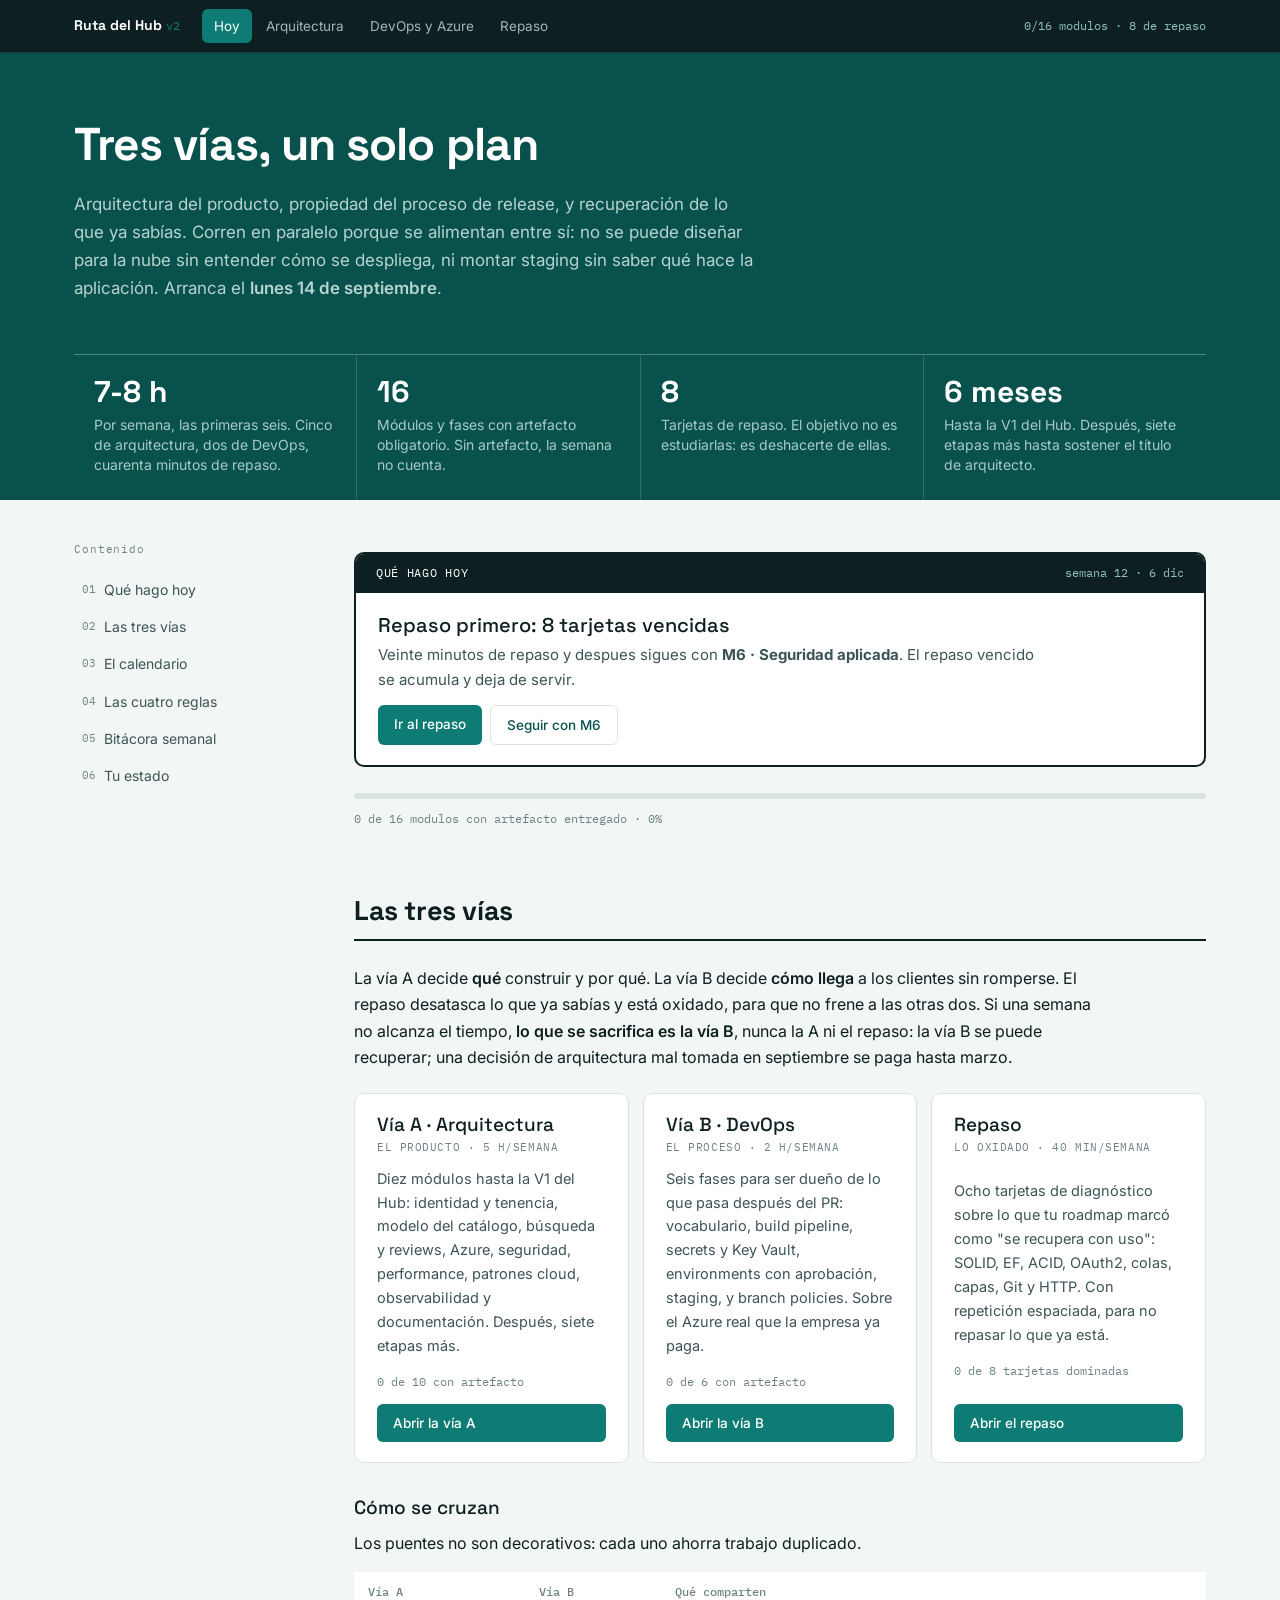
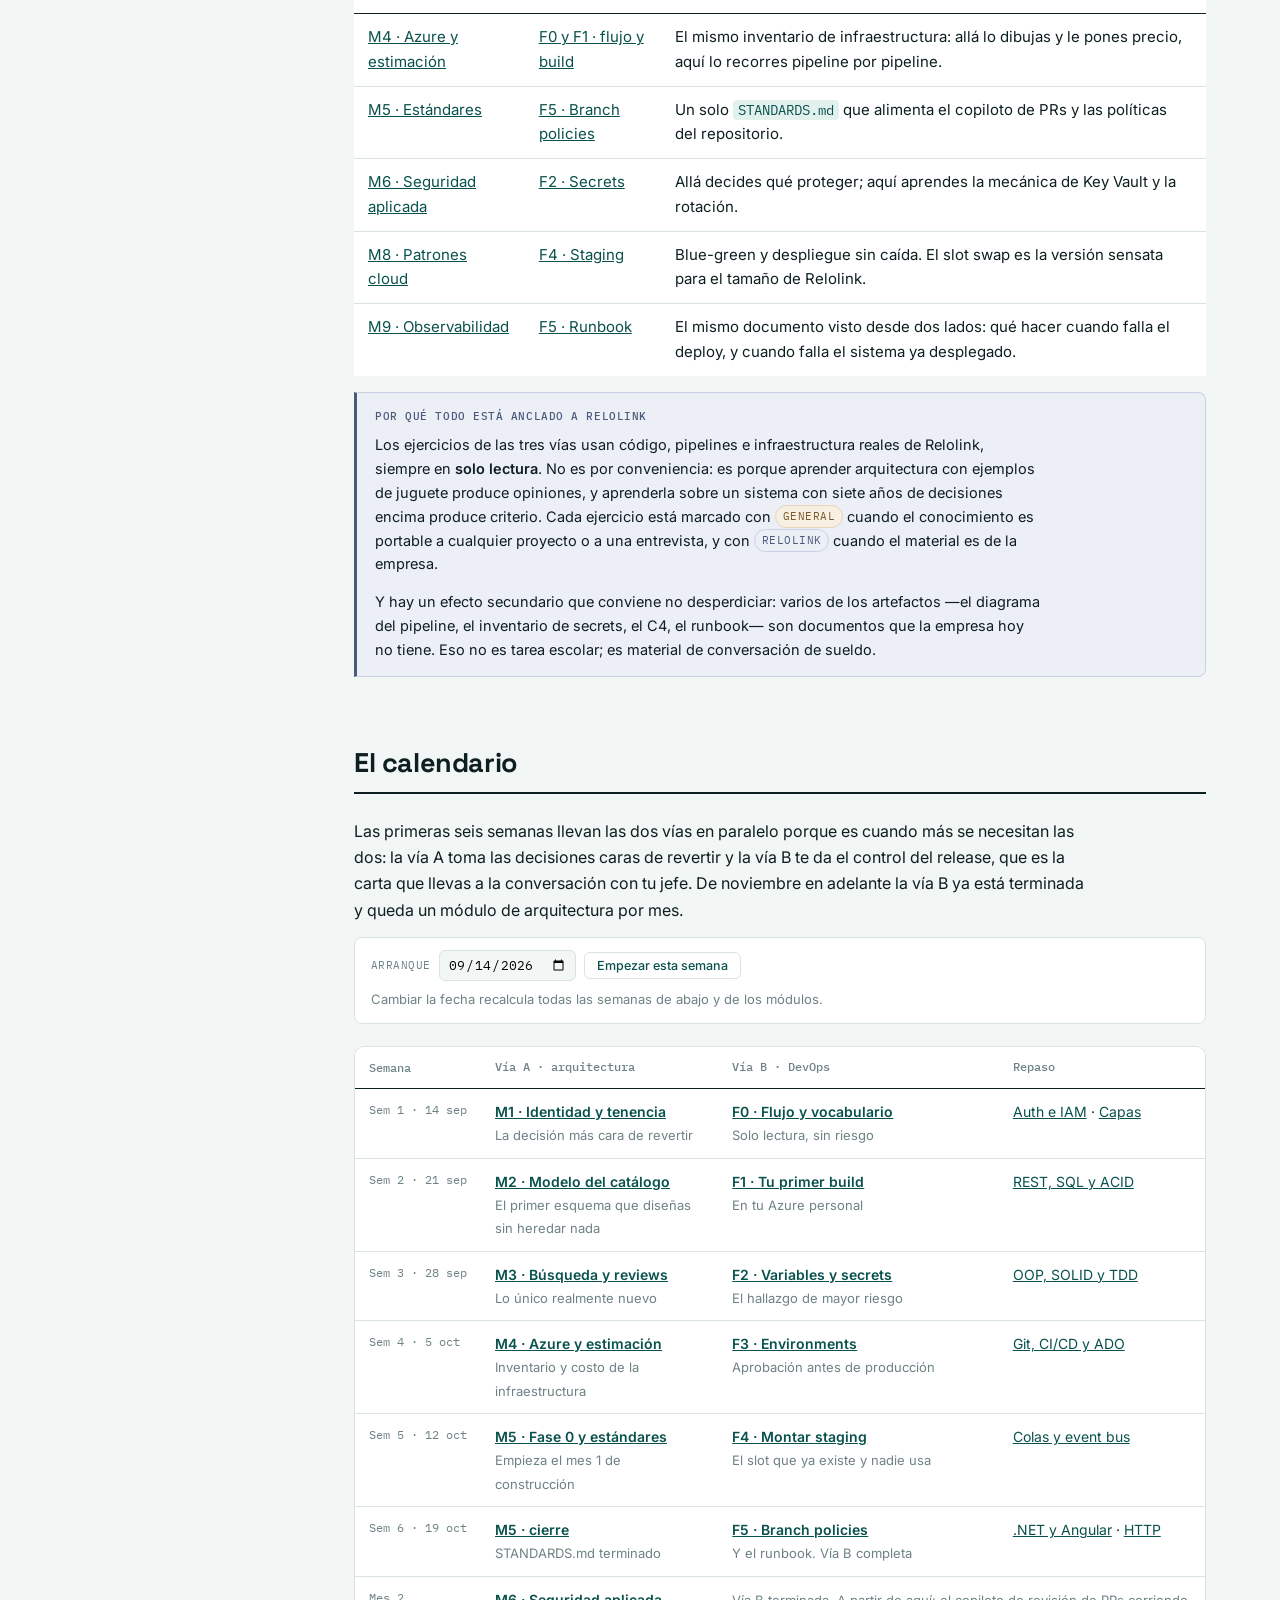
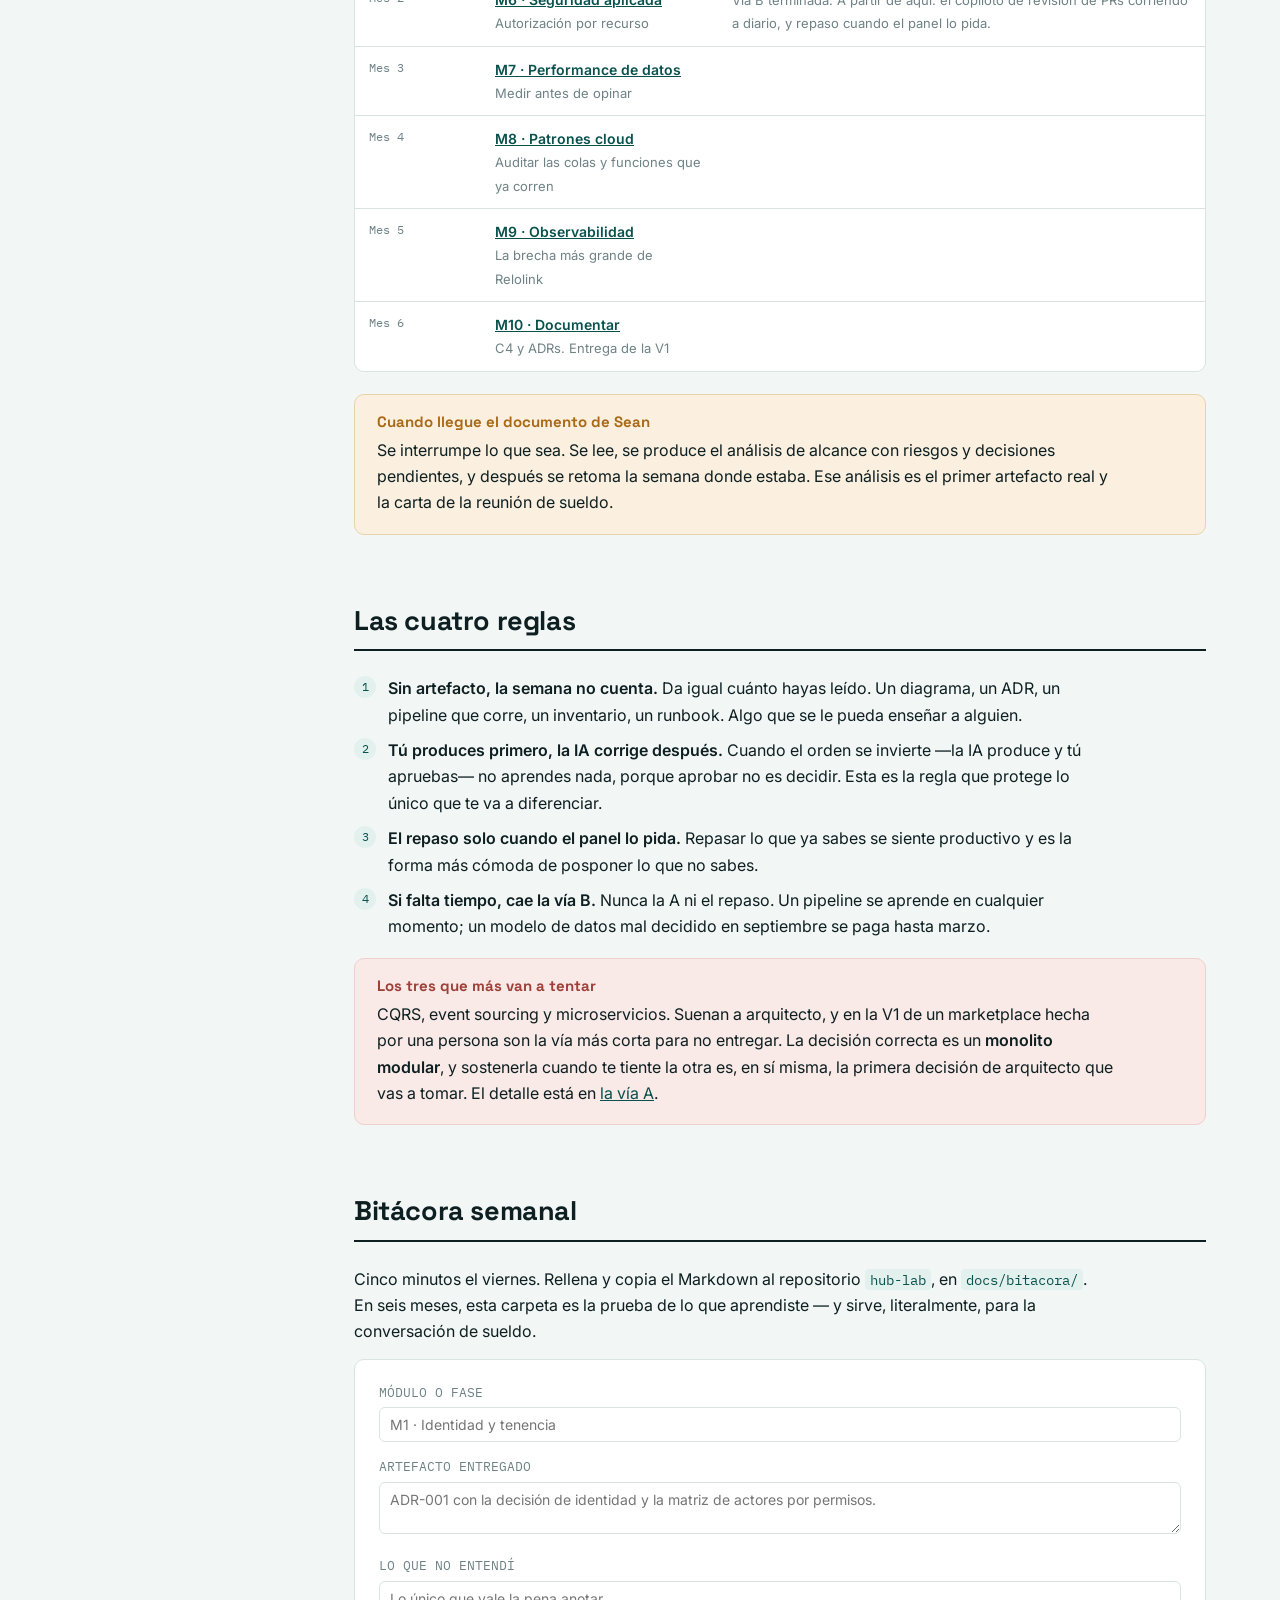
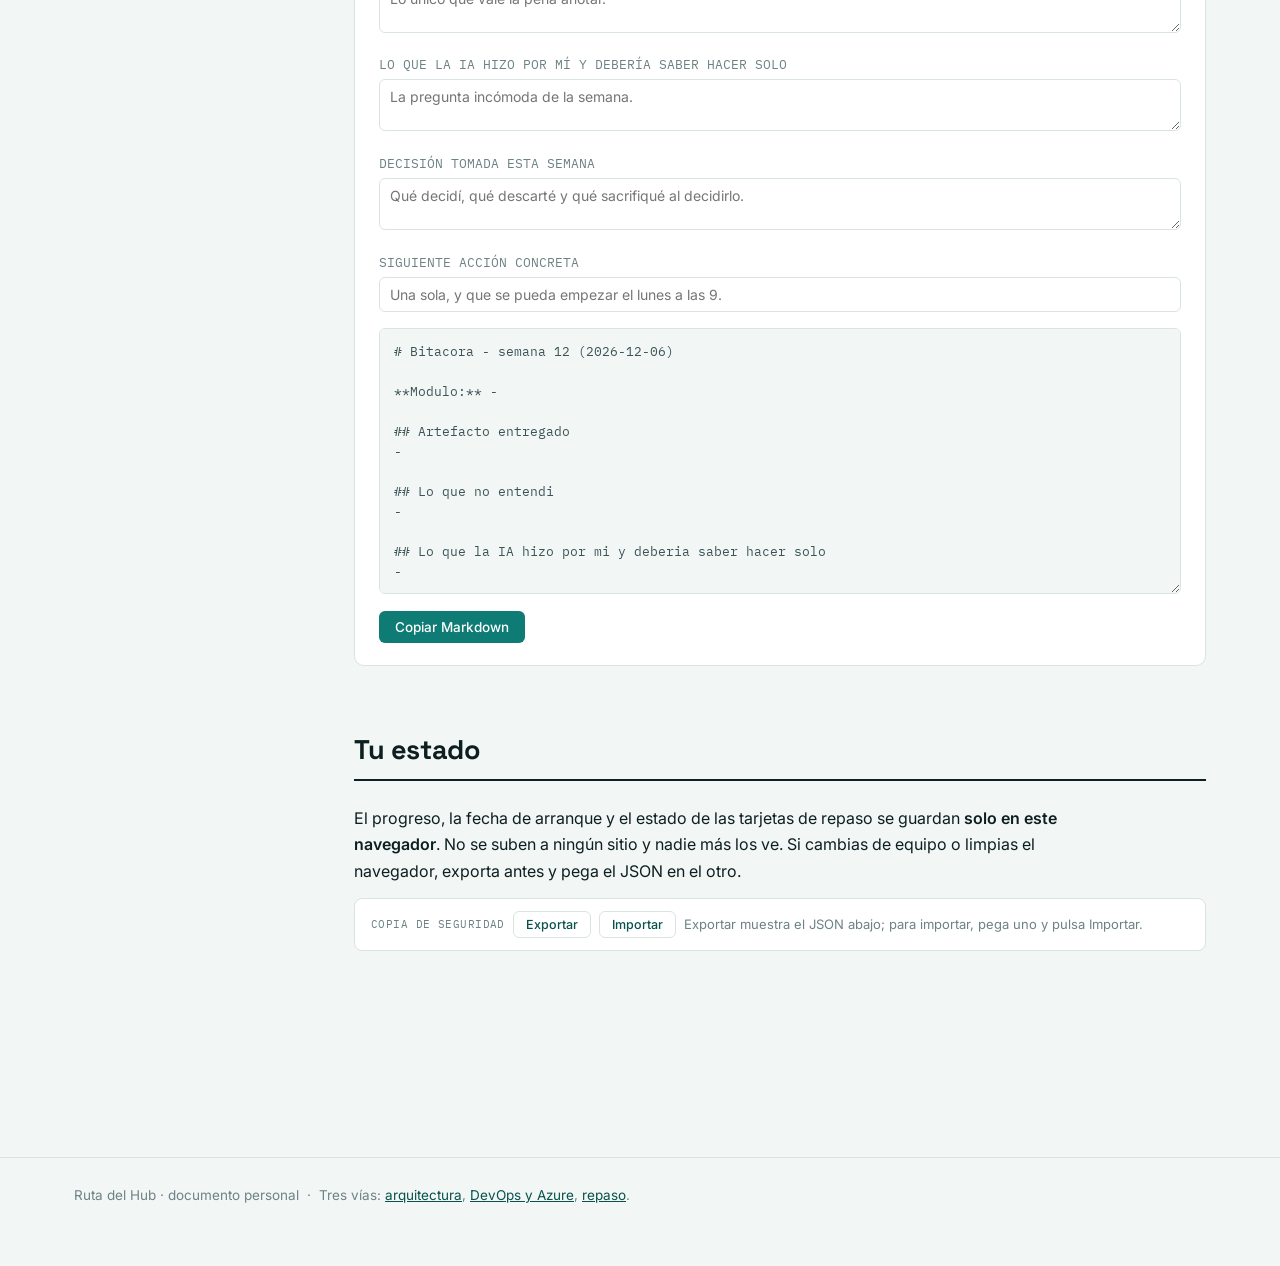
==== commit fae1801c: "Reorganizar la ruta en tres vias con progreso y zona de repaso - Sitio multipagina: portada, arquite" ====
--- a/index.html
+++ b/index.html
@@ -3,148 +3,38 @@
 <head>
 <meta charset="utf-8">
 <meta name="viewport" content="width=device-width, initial-scale=1">
-<title>Ruta de arquitectura para el Hub</title>
+<title>Ruta del Hub · qué toca hoy</title>
+<meta name="description" content="Tres vías en paralelo: arquitectura del producto, dueño del pipeline y repaso activo de lo que ya sabes. Con progreso, calendario y bitácora.">
 <link rel="preconnect" href="https://fonts.googleapis.com">
 <link rel="preconnect" href="https://fonts.gstatic.com" crossorigin>
 <link href="https://fonts.googleapis.com/css2?family=Space+Grotesk:wght@500;700&family=Inter:wght@400;500;600&family=IBM+Plex+Mono:wght@400;500&display=swap" rel="stylesheet">
-<style>
-  :root{
-    --ink:#0E1F21;--ink-soft:#3D5457;--muted:#6E8285;
-    --paper:#F2F6F5;--surface:#FFFFFF;--line:#D9E4E2;
-    --teal:#0E7C74;--teal-deep:#08514C;--teal-wash:#E3F1EE;
-    --amber:#A96A18;--amber-wash:#FBF0DF;
-    --clay:#9E3F38;--clay-wash:#F9E9E7;
-    --radius:10px;
-  }
-  *{box-sizing:border-box}
-  html{scroll-behavior:smooth}
-  body{margin:0;background:var(--paper);color:var(--ink);font-family:'Inter',system-ui,sans-serif;font-size:16px;line-height:1.65;-webkit-font-smoothing:antialiased}
-  h1,h2,h3,h4{font-family:'Space Grotesk',sans-serif;line-height:1.2;margin:0}
-  a{color:var(--teal-deep)}
-  p{margin:0 0 14px;max-width:74ch}
-  ul,ol{max-width:74ch;padding-left:20px;margin:0 0 14px}
-  li{margin-bottom:6px}
-  strong{font-weight:600}
-  code{font-family:'IBM Plex Mono',monospace;font-size:.9em;background:var(--teal-wash);padding:1px 5px;border-radius:4px;color:var(--teal-deep)}
-
-  .shell{max-width:1180px;margin:0 auto;padding:0 24px}
-  .grid{display:grid;grid-template-columns:224px 1fr;gap:56px;align-items:start}
-  nav.toc{position:sticky;top:0;padding:40px 0;font-size:14px;max-height:100vh;overflow:auto}
-  nav.toc .toc-title{font-family:'IBM Plex Mono',monospace;font-size:11px;letter-spacing:.08em;color:var(--muted);margin-bottom:14px}
-  nav.toc ol{list-style:none;margin:0;padding:0;counter-reset:t}
-  nav.toc li{counter-increment:t;margin-bottom:2px}
-  nav.toc a{display:block;padding:6px 10px 6px 30px;position:relative;text-decoration:none;color:var(--ink-soft);border-radius:6px}
-  nav.toc a::before{content:counter(t,decimal-leading-zero);position:absolute;left:8px;font-family:'IBM Plex Mono',monospace;font-size:11px;color:var(--muted);top:8px}
-  nav.toc a:hover{background:var(--teal-wash);color:var(--teal-deep)}
-  nav.toc .sub{padding-left:30px;font-size:13px;color:var(--muted);margin:2px 0 8px}
-  nav.toc .sub a{padding:3px 8px;font-size:13px}
-  nav.toc .sub a::before{content:none}
-  main{padding:40px 0 120px;min-width:0}
-
-  header.hero{background:var(--teal-deep);color:#EAF4F2;padding:64px 0 0}
-  header.hero h1{font-size:clamp(30px,4.2vw,46px);font-weight:700;letter-spacing:-.02em;max-width:18ch;color:#fff}
-  header.hero p.lede{max-width:62ch;color:#B7D3CF;margin:18px 0 0;font-size:17px}
-  .budget{display:grid;grid-template-columns:repeat(4,1fr);gap:1px;margin-top:52px;background:rgba(255,255,255,.16);border-top:1px solid rgba(255,255,255,.16)}
-  .budget>div{background:var(--teal-deep);padding:22px 20px 26px}
-  .budget .k{font-family:'Space Grotesk',sans-serif;font-size:30px;font-weight:700;color:#fff;line-height:1}
-  .budget .l{font-size:14px;color:#A9CBC6;margin-top:8px;line-height:1.4}
-
-  section{padding-top:52px;scroll-margin-top:20px}
-  section>h2{font-size:27px;font-weight:700;letter-spacing:-.015em;padding-bottom:12px;border-bottom:2px solid var(--ink);margin-bottom:24px}
-  h3{font-size:19px;font-weight:500;margin:34px 0 10px}
-  h4{font-size:15px;font-weight:700;margin:20px 0 6px}
-
-  .card{background:var(--surface);border:1px solid var(--line);border-radius:var(--radius);padding:22px 24px;margin-bottom:16px}
-  .flag{background:var(--amber-wash);border:1px solid #E8D2AC;border-radius:var(--radius);padding:18px 22px;margin:18px 0}
-  .flag h4{color:var(--amber);margin-top:0}
-  .flag p:last-child{margin-bottom:0}
-  .stop{background:var(--clay-wash);border:1px solid #EFCFCB;border-radius:var(--radius);padding:18px 22px;margin:18px 0}
-  .stop h4{color:var(--clay);margin-top:0}
-  .stop p:last-child{margin-bottom:0}
-
-  table{border-collapse:collapse;width:100%;margin:16px 0;font-size:15px;background:var(--surface)}
-  th,td{text-align:left;padding:11px 14px;border-bottom:1px solid var(--line);vertical-align:top}
-  th{font-family:'IBM Plex Mono',monospace;font-size:11.5px;font-weight:500;color:var(--muted);border-bottom:1px solid var(--ink)}
-  tbody tr:last-child td{border-bottom:none}
-
-  /* Roadmap image */
-  .roadmap-wrap{background:var(--surface);border:1px solid var(--line);border-radius:var(--radius);padding:14px;margin:18px 0}
-  .roadmap-wrap img{width:100%;height:auto;display:block;border-radius:6px}
-  details>summary{cursor:pointer;font-family:'Space Grotesk',sans-serif;font-weight:500;font-size:16px;color:var(--teal-deep);padding:10px 0;list-style:none}
-  details>summary::before{content:"+ ";font-family:'IBM Plex Mono',monospace}
-  details[open]>summary::before{content:"– "}
-  .prune{display:grid;grid-template-columns:repeat(3,1fr);gap:14px;margin:20px 0}
-  .prune>div{background:var(--surface);border:1px solid var(--line);border-radius:var(--radius);padding:18px}
-  .prune h4{margin:0 0 4px;font-size:15px}
-  .prune .sub{font-size:13px;color:var(--muted);margin:0 0 12px}
-  .prune ul{padding-left:16px;margin:0;font-size:14.5px}
-  .prune li{margin-bottom:5px}
-  .prune .keep h4{color:var(--teal-deep)}
-  .prune .later h4,.prune .later li{color:var(--muted)}
-
-  /* Modules */
-  .module{background:var(--surface);border:1px solid var(--line);border-radius:var(--radius);margin-bottom:26px;overflow:hidden;scroll-margin-top:20px}
-  .module-head{padding:20px 26px;background:var(--teal-wash);border-bottom:1px solid var(--line);display:grid;grid-template-columns:1fr auto;gap:12px;align-items:end}
-  .module-head .n{font-family:'IBM Plex Mono',monospace;font-size:12px;color:var(--teal-deep);display:block;margin-bottom:4px}
-  .module-head h3{margin:0;font-size:22px;font-weight:700}
-  .module-head .meta{font-family:'IBM Plex Mono',monospace;font-size:12px;color:var(--muted);text-align:right;line-height:1.6}
-  .module-body{padding:8px 26px 26px}
-  .module-body h4{font-family:'IBM Plex Mono',monospace;font-size:12px;font-weight:500;color:var(--muted);letter-spacing:.02em;margin:26px 0 10px;padding-bottom:6px;border-bottom:1px solid var(--line)}
-  .why{font-size:16px;margin-top:18px}
-  .concepts{list-style:none;padding:0;margin:0 0 6px;display:grid;grid-template-columns:1fr 1fr;gap:6px 22px;font-size:15px}
-  .concepts li{padding-left:16px;position:relative;margin-bottom:4px}
-  .concepts li::before{content:"";position:absolute;left:0;top:11px;width:7px;height:7px;border-radius:50%;background:var(--teal)}
-  .concepts li small{display:block;color:var(--muted);font-size:13px;line-height:1.4}
-  .res{margin:0;padding:0;list-style:none}
-  .res li{padding:9px 0;border-bottom:1px dashed var(--line);display:grid;grid-template-columns:1fr auto;gap:12px;font-size:15px}
-  .res li:last-child{border-bottom:none}
-  .res .tag{font-family:'IBM Plex Mono',monospace;font-size:11px;color:var(--muted);white-space:nowrap;padding-top:3px}
-  .res small{display:block;color:var(--muted);font-size:13.5px}
-  ol.steps{counter-reset:s;list-style:none;padding:0}
-  ol.steps li{counter-increment:s;padding-left:34px;position:relative;margin-bottom:9px}
-  ol.steps li::before{content:counter(s);position:absolute;left:0;top:1px;width:22px;height:22px;border-radius:50%;background:var(--teal-wash);color:var(--teal-deep);font-family:'IBM Plex Mono',monospace;font-size:12px;display:flex;align-items:center;justify-content:center}
-  .artifact{background:var(--teal-wash);border-radius:8px;padding:14px 18px;font-size:15px;margin-top:8px}
-  .artifact b{font-family:'Space Grotesk',sans-serif;color:var(--teal-deep)}
-  .know{list-style:none;padding:0;margin:0}
-  .know li{padding-left:26px;position:relative;margin-bottom:6px;font-size:15px}
-  .know li::before{content:"✓";position:absolute;left:0;color:var(--teal);font-weight:600}
-
-  /* Prompt boxes */
-  .prompt{background:#0F2A2C;border-radius:8px;margin:12px 0 18px;overflow:hidden}
-  .prompt .bar{display:flex;justify-content:space-between;align-items:center;padding:8px 8px 8px 16px;background:#123437;border-bottom:1px solid #1D4548}
-  .prompt .bar span{font-family:'IBM Plex Mono',monospace;font-size:11.5px;color:#8FC3BC}
-  .prompt button{font-family:'Inter',sans-serif;font-size:13px;font-weight:500;background:var(--teal);color:#fff;border:0;border-radius:6px;padding:6px 14px;cursor:pointer}
-  .prompt button:hover{background:#0B6A63}
-  .prompt button.ok{background:#2E8B57}
-  .prompt button:focus-visible{outline:2px solid #fff;outline-offset:2px}
-  .prompt pre{margin:0;padding:16px 18px;white-space:pre-wrap;font-family:'IBM Plex Mono',monospace;font-size:13px;line-height:1.6;color:#DCEBE8}
-
-  footer{border-top:1px solid var(--line);margin-top:64px;padding:26px 0 60px;font-size:13.5px;color:var(--muted)}
-
-  @media (max-width:900px){
-    .grid{grid-template-columns:1fr;gap:0}
-    nav.toc{position:static;padding:28px 0 0;border-bottom:1px solid var(--line);max-height:none}
-    .budget{grid-template-columns:1fr 1fr}
-    .prune{grid-template-columns:1fr}
-    .concepts{grid-template-columns:1fr}
-    .module-head{grid-template-columns:1fr}
-    .module-head .meta{text-align:left}
-    .res li{grid-template-columns:1fr}
-  }
-  @media (prefers-reduced-motion:reduce){html{scroll-behavior:auto}}
-</style>
+<link rel="stylesheet" href="assets/app.css">
 </head>
 <body>
 
+<div class="sitebar">
+  <div class="shell">
+    <a class="brand" href="index.html">Ruta del Hub <span>v2</span></a>
+    <nav>
+      <a href="index.html" aria-current="page">Hoy</a>
+      <a href="arquitectura.html">Arquitectura</a>
+      <a href="devops.html">DevOps y Azure</a>
+      <a href="repaso.html">Repaso</a>
+    </nav>
+    <span class="spacer"></span>
+    <span class="pct"></span>
+  </div>
+</div>
+
 <header class="hero">
   <div class="shell">
-    <h1>Ruta de arquitectura para el Hub</h1>
-    <p class="lede">Diez módulos hasta la V1 del Hub, y siete etapas después hasta poder sostener el título de arquitecto en Estados Unidos o en un banco. Cada tramo con lo que hay que entender, dónde verlo, qué construir, cómo hacer que la IA te enseñe sin que aprenda por ti, y cómo saber que ya lo tienes.</p>
+    <h1>Tres vías, un solo plan</h1>
+    <p class="lede">Arquitectura del producto, propiedad del proceso de release, y recuperación de lo que ya sabías. Corren en paralelo porque se alimentan entre sí: no se puede diseñar para la nube sin entender cómo se despliega, ni montar staging sin saber qué hace la aplicación. Arranca el <strong>lunes 14 de septiembre</strong>.</p>
     <div class="budget">
-      <div><div class="k">20 h</div><div class="l">Septiembre. Cuatro módulos, uno por semana, a 5 h/semana.</div></div>
-      <div><div class="k">~110 h</div><div class="l">Octubre a marzo. Un módulo por mes, una hora diaria, atado a lo que construyes.</div></div>
-      <div><div class="k">2 / 2 / 1</div><div class="l">Reparto semanal: dos horas de estudio, dos de práctica, una de contrato.</div></div>
-      <div><div class="k">10 + 7</div><div class="l">Módulos hasta la V1, y etapas después. Un artefacto por cada uno; sin artefacto, no cuenta.</div></div>
+      <div><div class="k">7-8 h</div><div class="l">Por semana, las primeras seis. Cinco de arquitectura, dos de DevOps, cuarenta minutos de repaso.</div></div>
+      <div><div class="k">16</div><div class="l">Módulos y fases con artefacto obligatorio. Sin artefacto, la semana no cuenta.</div></div>
+      <div><div class="k">8</div><div class="l">Tarjetas de repaso. El objetivo no es estudiarlas: es deshacerte de ellas.</div></div>
+      <div><div class="k">6 meses</div><div class="l">Hasta la V1 del Hub. Después, siete etapas más hasta sostener el título de arquitecto.</div></div>
     </div>
   </div>
 </header>
@@ -154,66 +44,134 @@
 <nav class="toc">
   <p class="toc-title">Contenido</p>
   <ol>
-    <li><a href="#metodo">Cómo usar esta ruta</a></li>
-    <li><a href="#ia">Aprender con la IA</a></li>
-    <li><a href="#partida">Punto de partida</a></li>
-    <li><a href="#roadmap">El roadmap completo</a></li>
-    <li><a href="#septiembre">Septiembre</a>
-      <div class="sub">
-        <a href="#m1">1 · Identidad y tenencia</a>
-        <a href="#m2">2 · Modelo del catálogo</a>
-        <a href="#m3">3 · Búsqueda y reviews</a>
-        <a href="#m4">4 · Azure y estimación</a>
-      </div>
-    </li>
-    <li><a href="#construir">Octubre a marzo</a>
-      <div class="sub">
-        <a href="#m5">5 · Fase 0 y estándares</a>
-        <a href="#m6">6 · Seguridad aplicada</a>
-        <a href="#m7">7 · Performance de datos</a>
-        <a href="#m8">8 · Patrones cloud</a>
-        <a href="#m9">9 · Observabilidad</a>
-        <a href="#m10">10 · Documentar</a>
-      </div>
-    </li>
-    <li><a href="#largo">Después de la V1</a>
-      <div class="sub">
-        <a href="#ea">A · Operar el Hub</a>
-        <a href="#eb">B · Arquitectura formal</a>
-        <a href="#ec">C · Sistemas distribuidos</a>
-        <a href="#ed">D · Cloud y certificación</a>
-        <a href="#ee">E · Seguridad y cumplimiento</a>
-        <a href="#ef">F · Diseño de sistemas</a>
-        <a href="#eg">G · Liderazgo y mercado</a>
-      </div>
-    </li>
-    <li><a href="#plantillas">Plantillas</a></li>
-    <li><a href="#recursos">Recursos</a></li>
+    <li><a href="#hoy">Qué hago hoy</a></li>
+    <li><a href="#vias">Las tres vías</a></li>
+    <li><a href="#calendario">El calendario</a></li>
+    <li><a href="#reglas">Las cuatro reglas</a></li>
+    <li><a href="#bitacora">Bitácora semanal</a></li>
+    <li><a href="#estado">Tu estado</a></li>
   </ol>
 </nav>
 
 <main>
 
-<!-- ================================================================ -->
-<section id="metodo">
-  <h2>Cómo usar esta ruta</h2>
-
-  <p>Esto no es un curso. Es un plan de trabajo con diez módulos, y cada módulo termina en algo que se puede enseñar. La regla que ordena todo: <strong>si a fin de semana no hay artefacto, la semana no cuenta</strong>, por más que hayas leído.</p>
-
-  <h3>La semana tipo</h3>
+<section id="hoy" style="padding-top:12px">
+  <div class="today" id="today">
+    <div class="t-head"><span>QUÉ HAGO HOY</span><span class="date"></span></div>
+    <div class="t-body"><h3>Cargando…</h3></div>
+  </div>
+
+  <div class="pbar" id="pbar"><i style="width:0%"></i></div>
+  <p id="pbar-label" style="font-family:'IBM Plex Mono',monospace;font-size:12px;color:var(--muted)"></p>
+</section>
+
+<section id="vias">
+  <h2>Las tres vías</h2>
+
+  <p>La vía A decide <strong>qué</strong> construir y por qué. La vía B decide <strong>cómo llega</strong> a los clientes sin romperse. El repaso desatasca lo que ya sabías y está oxidado, para que no frene a las otras dos. Si una semana no alcanza el tiempo, <strong>lo que se sacrifica es la vía B</strong>, nunca la A ni el repaso: la vía B se puede recuperar; una decisión de arquitectura mal tomada en septiembre se paga hasta marzo.</p>
+
+  <div class="vias">
+    <div class="via">
+      <h3>Vía A · Arquitectura</h3>
+      <p class="sub">EL PRODUCTO · 5 H/SEMANA</p>
+      <p>Diez módulos hasta la V1 del Hub: identidad y tenencia, modelo del catálogo, búsqueda y reviews, Azure, seguridad, performance, patrones cloud, observabilidad y documentación. Después, siete etapas más.</p>
+      <p class="st" data-via-count="a">—</p>
+      <a class="btn" href="arquitectura.html">Abrir la vía A</a>
+    </div>
+    <div class="via">
+      <h3>Vía B · DevOps</h3>
+      <p class="sub">EL PROCESO · 2 H/SEMANA</p>
+      <p>Seis fases para ser dueño de lo que pasa después del PR: vocabulario, build pipeline, secrets y Key Vault, environments con aprobación, staging, y branch policies. Sobre el Azure real que la empresa ya paga.</p>
+      <p class="st" data-via-count="b">—</p>
+      <a class="btn" href="devops.html">Abrir la vía B</a>
+    </div>
+    <div class="via">
+      <h3>Repaso</h3>
+      <p class="sub">LO OXIDADO · 40 MIN/SEMANA</p>
+      <p>Ocho tarjetas de diagnóstico sobre lo que tu roadmap marcó como "se recupera con uso": SOLID, EF, ACID, OAuth2, colas, capas, Git y HTTP. Con repetición espaciada, para no repasar lo que ya está.</p>
+      <p class="st" data-via-count="r">—</p>
+      <a class="btn" href="repaso.html">Abrir el repaso</a>
+    </div>
+  </div>
+
+  <h3>Cómo se cruzan</h3>
+  <p>Los puentes no son decorativos: cada uno ahorra trabajo duplicado.</p>
   <table>
-    <thead><tr><th>Bloque</th><th>Horas</th><th>Qué se hace</th></tr></thead>
+    <thead><tr><th>Vía A</th><th>Vía B</th><th>Qué comparten</th></tr></thead>
     <tbody>
-      <tr><td>Estudio</td><td>2</td><td>Los recursos del módulo. Video primero, documentación después. Con una hoja al lado para anotar lo que no entendiste, que es lo único que vale la pena anotar.</td></tr>
-      <tr><td>Práctica</td><td>2</td><td>El ejercicio del módulo, en código real, en un repo de laboratorio que se llama <code>hub-lab</code>. No es el repo del Hub; es el lugar donde se rompe todo sin consecuencias.</td></tr>
-      <tr><td>Contrato</td><td>1</td><td>El ejercicio de escribir antes de generar. Es el bloque más importante y el más fácil de saltarse.</td></tr>
+      <tr><td><a href="arquitectura.html#m4">M4 · Azure y estimación</a></td><td><a href="devops.html#f0">F0 y F1 · flujo y build</a></td><td>El mismo inventario de infraestructura: allá lo dibujas y le pones precio, aquí lo recorres pipeline por pipeline.</td></tr>
+      <tr><td><a href="arquitectura.html#m5">M5 · Estándares</a></td><td><a href="devops.html#f5">F5 · Branch policies</a></td><td>Un solo <code>STANDARDS.md</code> que alimenta el copiloto de PRs y las políticas del repositorio.</td></tr>
+      <tr><td><a href="arquitectura.html#m6">M6 · Seguridad aplicada</a></td><td><a href="devops.html#f2">F2 · Secrets</a></td><td>Allá decides qué proteger; aquí aprendes la mecánica de Key Vault y la rotación.</td></tr>
+      <tr><td><a href="arquitectura.html#m8">M8 · Patrones cloud</a></td><td><a href="devops.html#f4">F4 · Staging</a></td><td>Blue-green y despliegue sin caída. El slot swap es la versión sensata para el tamaño de Relolink.</td></tr>
+      <tr><td><a href="arquitectura.html#m9">M9 · Observabilidad</a></td><td><a href="devops.html#f5">F5 · Runbook</a></td><td>El mismo documento visto desde dos lados: qué hacer cuando falla el deploy, y cuando falla el sistema ya desplegado.</td></tr>
     </tbody>
   </table>
 
-  <p>Una hora al día de lunes a viernes. Si un día no se puede, no se recupera el sábado: se acepta y se sigue. El hábito importa más que la hora perdida.</p>
-
-  <h3>El orden importa</h3>
-  <p>Los cuatro módulos de septiembre van en ese orden porque cada uno usa el anterior: el catálogo necesita saber quién lo ve, la búsqueda necesita el catálogo, y el despliegue necesita algo que desplegar. Los seis de octubre a marzo van atados al mes de construcción que corresponde, y ahí sí se pueden reordenar si el proyecto lo pide.</p>
+  <div class="anchor">
+    <h5>Por qué todo está anclado a Relolink</h5>
+    <p>Los ejercicios de las tres vías usan código, pipelines e infraestructura reales de Relolink, siempre en <strong>solo lectura</strong>. No es por conveniencia: es porque aprender arquitectura con ejemplos de juguete produce opiniones, y aprenderla sobre un sistema con siete años de decisiones encima produce criterio. Cada ejercicio está marcado con <span class="badge gen">GENERAL</span> cuando el conocimiento es portable a cualquier proyecto o a una entrevista, y con <span class="badge relo">RELOLINK</span> cuando el material es de la empresa.</p>
+    <p>Y hay un efecto secundario que conviene no desperdiciar: varios de los artefactos —el diagrama del pipeline, el inventario de secrets, el C4, el runbook— son documentos que la empresa hoy no tiene. Eso no es tarea escolar; es material de conversación de sueldo.</p>
+  </div>
+</section>
+
+<section id="calendario">
+  <h2>El calendario</h2>
+
+  <p>Las primeras seis semanas llevan las dos vías en paralelo porque es cuando más se necesitan las dos: la vía A toma las decisiones caras de revertir y la vía B te da el control del release, que es la carta que llevas a la conversación con tu jefe. De noviembre en adelante la vía B ya está terminada y queda un módulo de arquitectura por mes.</p>
+
+  <div class="toolbar">
+    <span class="lbl">ARRANQUE</span>
+    <input type="date" id="startdate" value="2026-09-14" style="font-family:'IBM Plex Mono',monospace;font-size:13px;padding:5px 8px;border:1px solid var(--line);border-radius:6px;background:var(--paper)">
+    <button class="btn ghost sm" type="button" id="start-now">Empezar esta semana</button>
+    <span style="color:var(--muted);font-size:13px">Cambiar la fecha recalcula todas las semanas de abajo y de los módulos.</span>
+  </div>
+
+  <div class="timeline" id="timeline">
+    <table>
+      <thead><tr><th>Semana</th><th>Vía A · arquitectura</th><th>Vía B · DevOps</th><th>Repaso</th></tr></thead>
+      <tbody>
+        <tr data-week="1"><td data-weekdate="1">Sem 1</td>
+          <td><b><a href="arquitectura.html#m1">M1 · Identidad y tenencia</a></b><small>La decisión más cara de revertir</small></td>
+          <td><b><a href="devops.html#f0">F0 · Flujo y vocabulario</a></b><small>Solo lectura, sin riesgo</small></td>
+          <td><a href="repaso.html#r4">Auth e IAM</a> · <a href="repaso.html#r6">Capas</a></td></tr>
+        <tr data-week="2"><td data-weekdate="2">Sem 2</td>
+          <td><b><a href="arquitectura.html#m2">M2 · Modelo del catálogo</a></b><small>El primer esquema que diseñas sin heredar nada</small></td>
+          <td><b><a href="devops.html#f1">F1 · Tu primer build</a></b><small>En tu Azure personal</small></td>
+          <td><a href="repaso.html#r3">REST, SQL y ACID</a></td></tr>
+        <tr data-week="3"><td data-weekdate="3">Sem 3</td>
+          <td><b><a href="arquitectura.html#m3">M3 · Búsqueda y reviews</a></b><small>Lo único realmente nuevo</small></td>
+          <td><b><a href="devops.html#f2">F2 · Variables y secrets</a></b><small>El hallazgo de mayor riesgo</small></td>
+          <td><a href="repaso.html#r1">OOP, SOLID y TDD</a></td></tr>
+        <tr data-week="4"><td data-weekdate="4">Sem 4</td>
+          <td><b><a href="arquitectura.html#m4">M4 · Azure y estimación</a></b><small>Inventario y costo de la infraestructura</small></td>
+          <td><b><a href="devops.html#f3">F3 · Environments</a></b><small>Aprobación antes de producción</small></td>
+          <td><a href="repaso.html#r7">Git, CI/CD y ADO</a></td></tr>
+        <tr data-week="5"><td data-weekdate="5">Sem 5</td>
+          <td><b><a href="arquitectura.html#m5">M5 · Fase 0 y estándares</a></b><small>Empieza el mes 1 de construcción</small></td>
+          <td><b><a href="devops.html#f4">F4 · Montar staging</a></b><small>El slot que ya existe y nadie usa</small></td>
+          <td><a href="repaso.html#r5">Colas y event bus</a></td></tr>
+        <tr data-week="6"><td data-weekdate="6">Sem 6</td>
+          <td><b><a href="arquitectura.html#m5">M5 · cierre</a></b><small>STANDARDS.md terminado</small></td>
+          <td><b><a href="devops.html#f5">F5 · Branch policies</a></b><small>Y el runbook. Vía B completa</small></td>
+          <td><a href="repaso.html#r2">.NET y Angular</a> · <a href="repaso.html#r8">HTTP</a></td></tr>
+        <tr data-week="9"><td>Mes 2</td>
+          <td><b><a href="arquitectura.html#m6">M6 · Seguridad aplicada</a></b><small>Autorización por recurso</small></td>
+          <td colspan="2"><small>Vía B terminada. A partir de aquí: el copiloto de revisión de PRs corriendo a diario, y repaso cuando el panel lo pida.</small></td></tr>
+        <tr data-week="13"><td>Mes 3</td>
+          <td><b><a href="arquitectura.html#m7">M7 · Performance de datos</a></b><small>Medir antes de opinar</small></td>
+          <td colspan="2"><small>&nbsp;</small></td></tr>
+        <tr data-week="17"><td>Mes 4</td>
+          <td><b><a href="arquitectura.html#m8">M8 · Patrones cloud</a></b><small>Auditar las colas y funciones que ya corren</small></td>
+          <td colspan="2"><small>&nbsp;</small></td></tr>
+        <tr data-week="21"><td>Mes 5</td>
+          <td><b><a href="arquitectura.html#m9">M9 · Observabilidad</a></b><small>La brecha más grande de Relolink</small></td>
+          <td colspan="2"><small>&nbsp;</small></td></tr>
+        <tr data-week="25"><td>Mes 6</td>
+          <td><b><a href="arquitectura.html#m10">M10 · Documentar</a></b><small>C4 y ADRs. Entrega de la V1</small></td>
+          <td colspan="2"><small>&nbsp;</small></td></tr>
+      </tbody>
+    </table>
+  </div>
 
   <div class="flag">
     <h4>Cuando llegue el documento de Sean</h4>
@@ -221,1286 +179,72 @@
   </div>
 </section>
 
-<!-- ================================================================ -->
-<section id="ia">
-  <h2>Aprender con la IA sin que aprenda por ti</h2>
-
-  <p>Lo que te preocupa es real: creciste con la IA y hoy no sabes cuánto del criterio es tuyo. La solución no es dejar de usarla, es cambiar el orden. <strong>Tú produces primero, la IA corrige después.</strong> Cuando el orden es al revés, la IA produce y tú apruebas, y aprobar no enseña nada.</p>
-
-  <h3>Tres tipos de prompt, tres momentos</h3>
-  <p>Cada módulo trae los tres. Se copian con el botón y se pegan en Claude tal cual, cambiando lo que va entre llaves.</p>
-
-  <table>
-    <thead><tr><th>Prompt</th><th>Cuándo</th><th>Qué hace</th></tr></thead>
-    <tbody>
-      <tr><td>Enseñar</td><td>Bloque de estudio</td><td>Claude explica el tema haciéndote preguntas, no dándote un resumen. Si contestas mal, te lo dice y te lleva a la respuesta.</td></tr>
-      <tr><td>Examinar</td><td>Fin de semana</td><td>Diez preguntas, una a la vez, sin la respuesta hasta que contestes. Al final te dice qué no dominas. Ese es el material de repaso de la semana siguiente.</td></tr>
-      <tr><td>Revisar</td><td>Después de la práctica</td><td>Le pasas tu diseño o tu código y le pides que lo ataque con las siete preguntas fijas. No que lo mejore: que lo rompa.</td></tr>
-    </tbody>
-  </table>
-
-  <h3>Cuatro reglas</h3>
-  <ol>
-    <li><strong>Nunca pidas el resultado antes de haberlo intentado.</strong> Si vas a diseñar un esquema, dibújalo tú en diez minutos, aunque salga mal. Después comparas. El delta entre lo tuyo y lo que sale es lo que no sabías.</li>
-    <li><strong>Pide preguntas, no respuestas.</strong> "Explícame tenancy" produce un resumen que olvidas en tres días. "Hazme preguntas hasta que quede claro que entiendo tenancy" produce memoria.</li>
-    <li><strong>No aceptes nada que no puedas reconstruir.</strong> Si Claude te da una explicación y no puedes repetirla con tus palabras sin mirar, no la aprendiste. Cierra el chat y explícala en voz alta.</li>
-    <li><strong>Mide el delta.</strong> Cada vez que generes código, anota en una línea qué puso la IA que tú no habías anticipado. Al final del mes esa lista es tu diagnóstico, y es más honesta que cualquier autoevaluación.</li>
+<section id="reglas">
+  <h2>Las cuatro reglas</h2>
+
+  <ol class="steps">
+    <li><strong>Sin artefacto, la semana no cuenta.</strong> Da igual cuánto hayas leído. Un diagrama, un ADR, un pipeline que corre, un inventario, un runbook. Algo que se le pueda enseñar a alguien.</li>
+    <li><strong>Tú produces primero, la IA corrige después.</strong> Cuando el orden se invierte —la IA produce y tú apruebas— no aprendes nada, porque aprobar no es decidir. Esta es la regla que protege lo único que te va a diferenciar.</li>
+    <li><strong>El repaso solo cuando el panel lo pida.</strong> Repasar lo que ya sabes se siente productivo y es la forma más cómoda de posponer lo que no sabes.</li>
+    <li><strong>Si falta tiempo, cae la vía B.</strong> Nunca la A ni el repaso. Un pipeline se aprende en cualquier momento; un modelo de datos mal decidido en septiembre se paga hasta marzo.</li>
   </ol>
-
-  <div class="stop">
-    <h4>La trampa</h4>
-    <p>Pedirle a la IA que "me haga un plan para aprender X" y sentir que avanzaste. Un plan no es aprendizaje, y este documento tampoco lo es. Lo que aprende es el artefacto de cada módulo, hecho con tus manos antes de que la IA lo toque.</p>
-  </div>
-</section>
-
-<!-- ================================================================ -->
-<section id="partida">
-  <h2>Punto de partida</h2>
-
-  <p>Antes de empezar conviene decir con precisión qué traes, porque cambia el plan. No partes de cero, y presentarte como si partieras de cero es un error que ya cometiste una vez en esta conversación.</p>
-
-  <table>
-    <thead><tr><th>Área</th><th>Estado</th><th>Qué significa para la ruta</th></tr></thead>
-    <tbody>
-      <tr><td>Backend .NET, EF Core, T-SQL</td><td>Sólido, uso diario</td><td>No se estudia. Se usa como herramienta para aprender lo demás.</td></tr>
-      <tr><td>Angular, Ionic</td><td>Sólido, uso diario</td><td>Igual. El frontend del Hub no es el riesgo.</td></tr>
-      <tr><td>IAM, Keycloak, OAuth2, roles, tenancy</td><td>Trabajado en el banco, oxidado</td><td>Se recupera en una semana. El módulo 1 es repaso con profundidad, no aprendizaje desde cero.</td></tr>
-      <tr><td>API gateway, event bus, colas</td><td>Trabajado en el banco, oxidado</td><td>Se recupera en el módulo 8, cuando haga falta. Antes no.</td></tr>
-      <tr><td>Azure DevOps, pipelines, PRs</td><td>Operativo, no profundo</td><td>Se profundiza en el módulo 4 con despliegue real.</td></tr>
-      <tr><td>Azure como plataforma</td><td>Superficial</td><td>Es la brecha más grande y la más fácil de cerrar, porque la documentación es buena.</td></tr>
-      <tr><td>Modelado de datos desde cero</td><td>Hecho, pero siempre partiendo de algo</td><td>El módulo 2 es el primer esquema que diseñas sin heredar nada. Ahí se ve el nivel real.</td></tr>
-      <tr><td>Búsqueda, ranking, reviews</td><td>Nunca hecho</td><td>Es lo único realmente nuevo, y es el corazón del producto. Módulo 3.</td></tr>
-      <tr><td>Estimación, alcance, decir que no</td><td>Poco practicado</td><td>Lo que más va a definir si llegas a marzo. Módulo 4 y todos los meses después.</td></tr>
-      <tr><td>Documentar decisiones (ADR, C4)</td><td>Hecho en Pulse de forma informal</td><td>Se formaliza desde el módulo 1 y se sostiene como hábito.</td></tr>
-    </tbody>
-  </table>
-</section>
-
-<!-- ================================================================ -->
-<section id="roadmap">
-  <h2>El roadmap completo, y lo que queda de él</h2>
-
-  <p>Este es el mapa de roadmap.sh que mandaste. Está aquí completo para consultarlo, pero es un mapa de carrera de varios años, no un plan de estudio. Abajo está cruzado con lo que ya sabes y con lo que el Hub necesita.</p>
-
-  <details open>
-    <summary>Ver el roadmap original de roadmap.sh</summary>
-    <div class="roadmap-wrap">
-      <img src="[data-uri]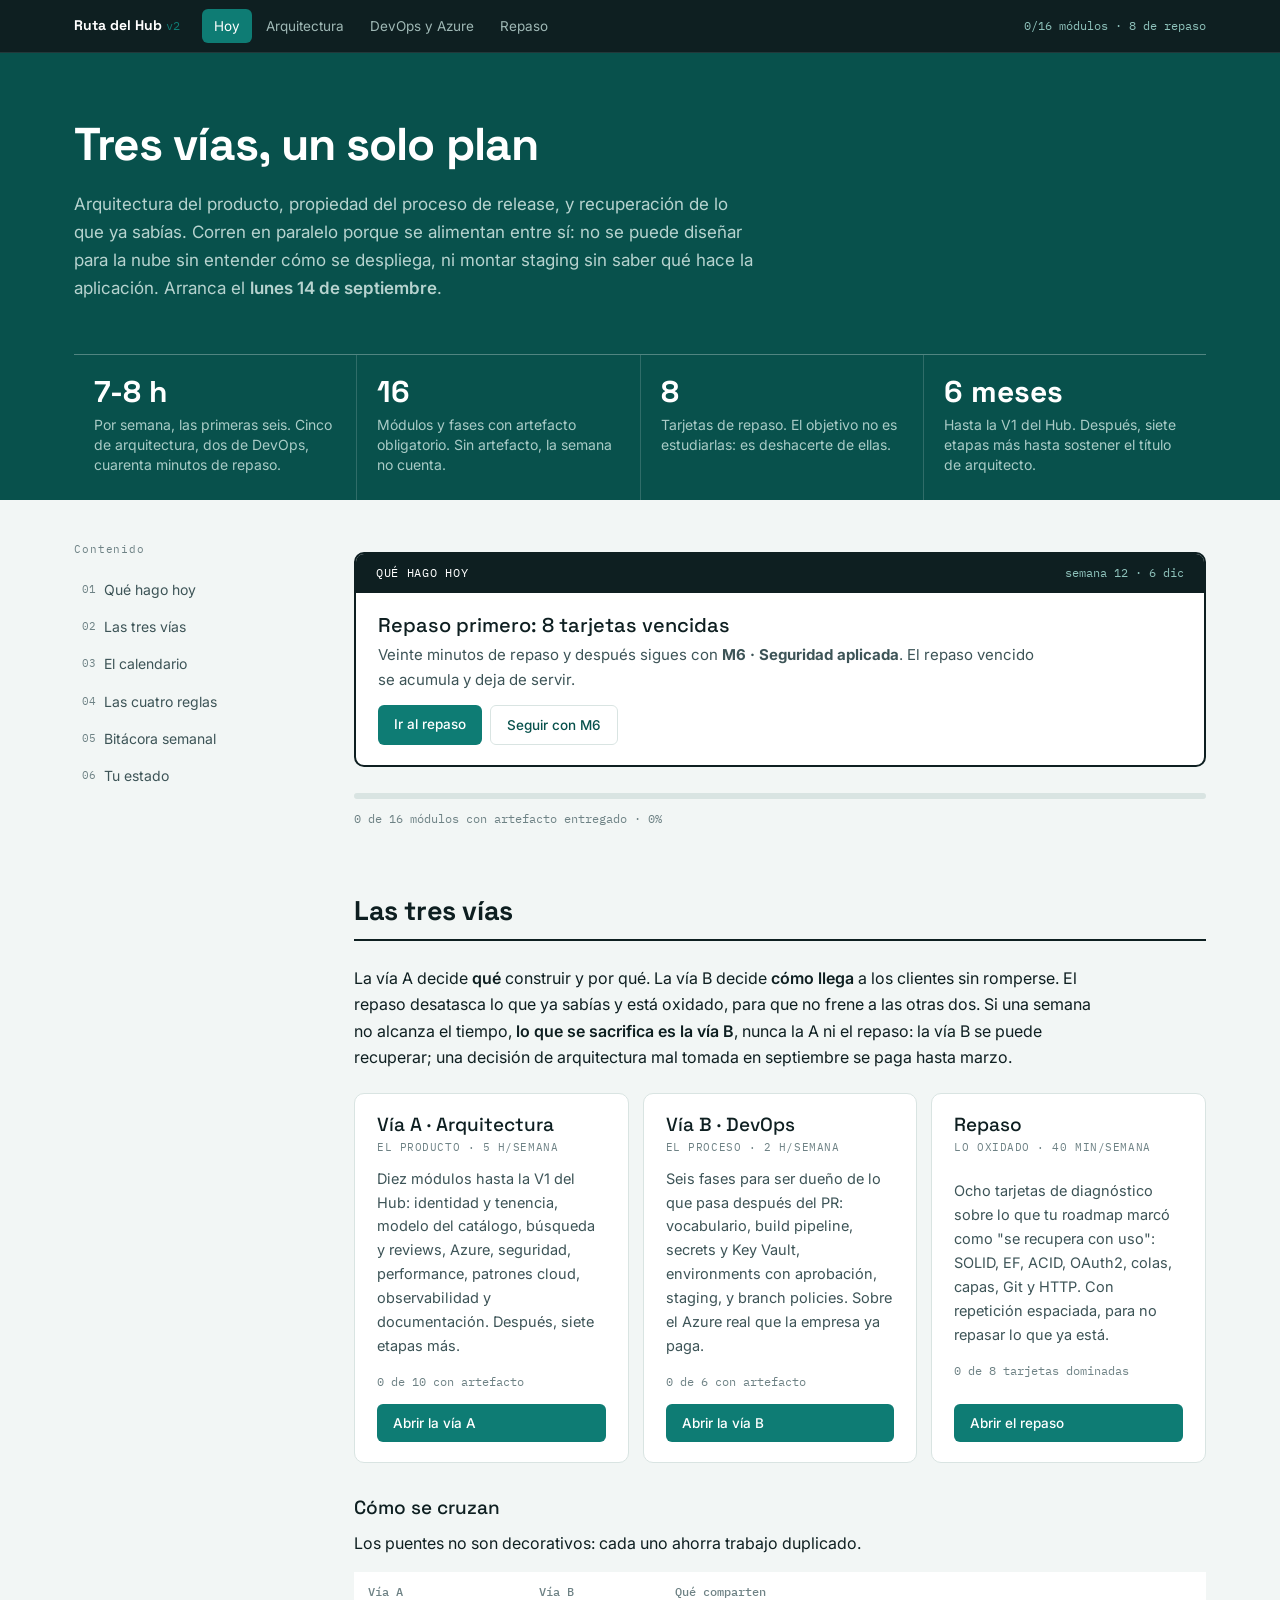
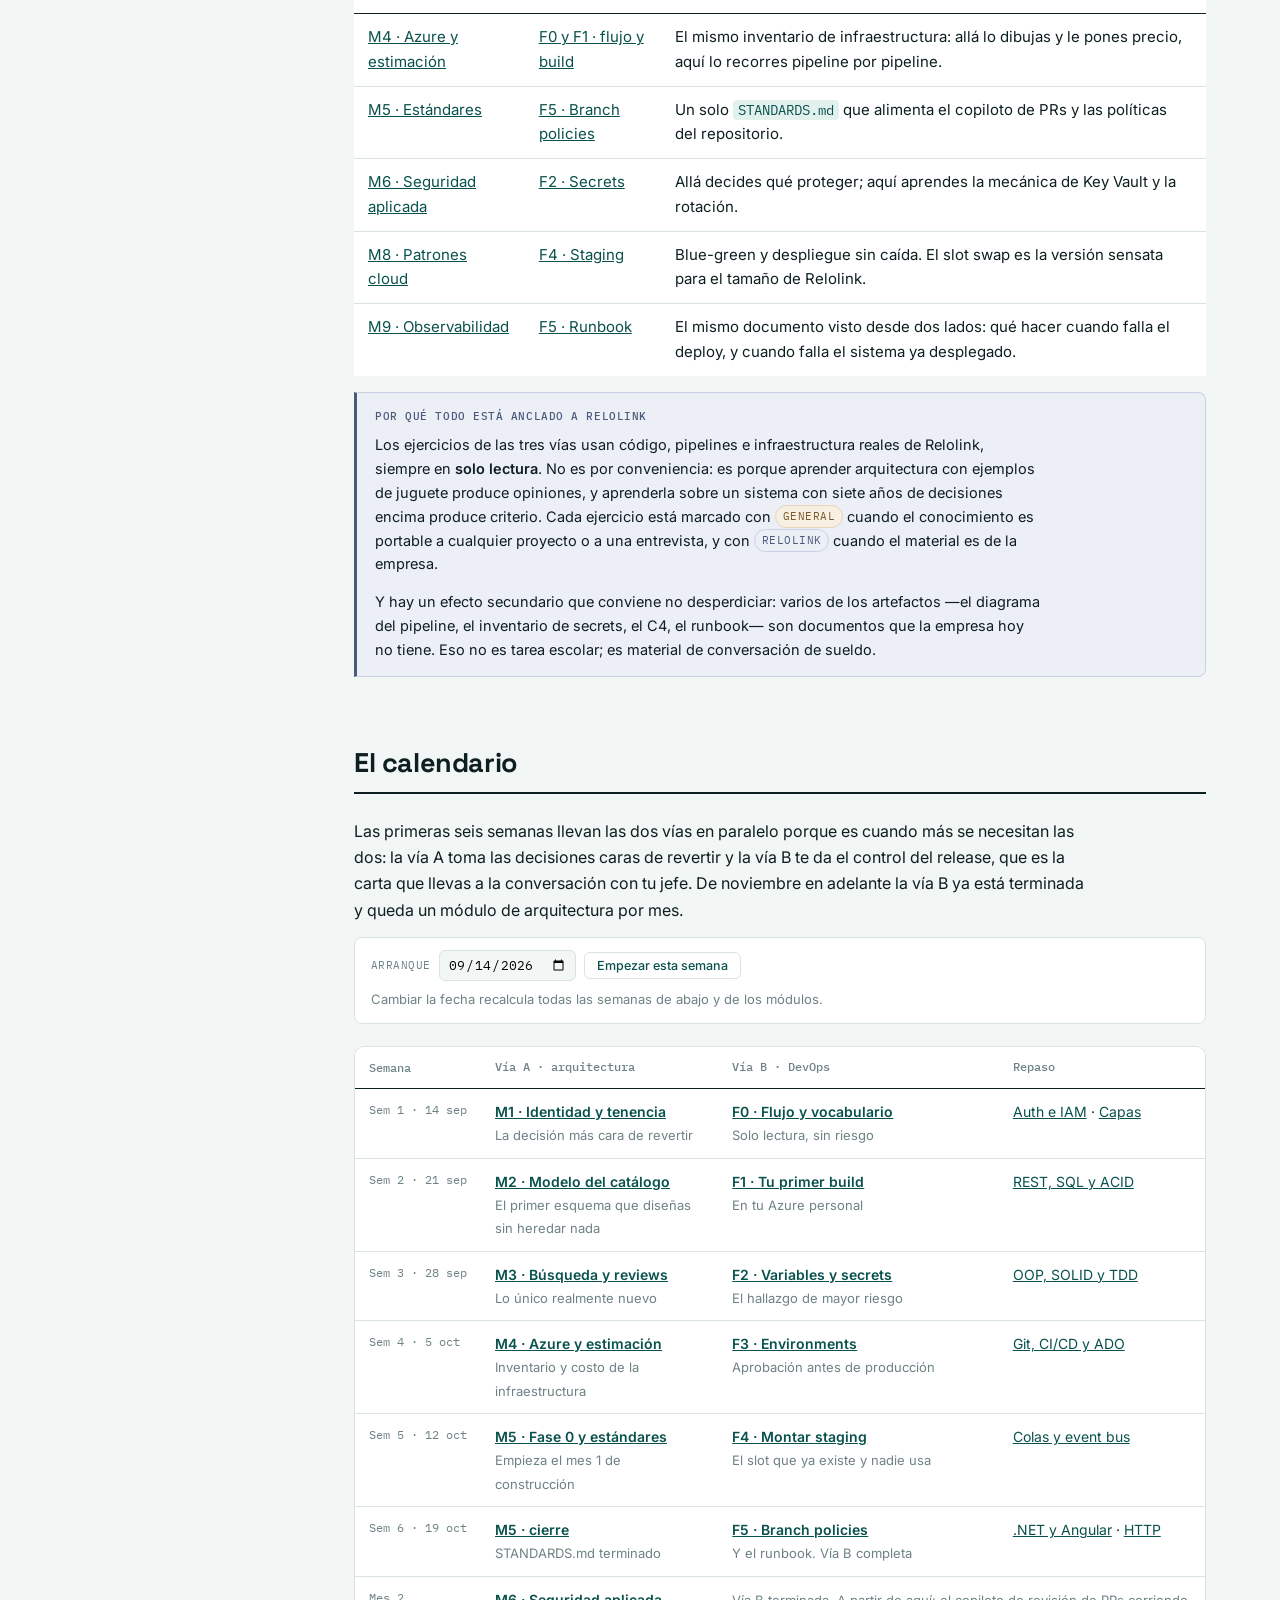
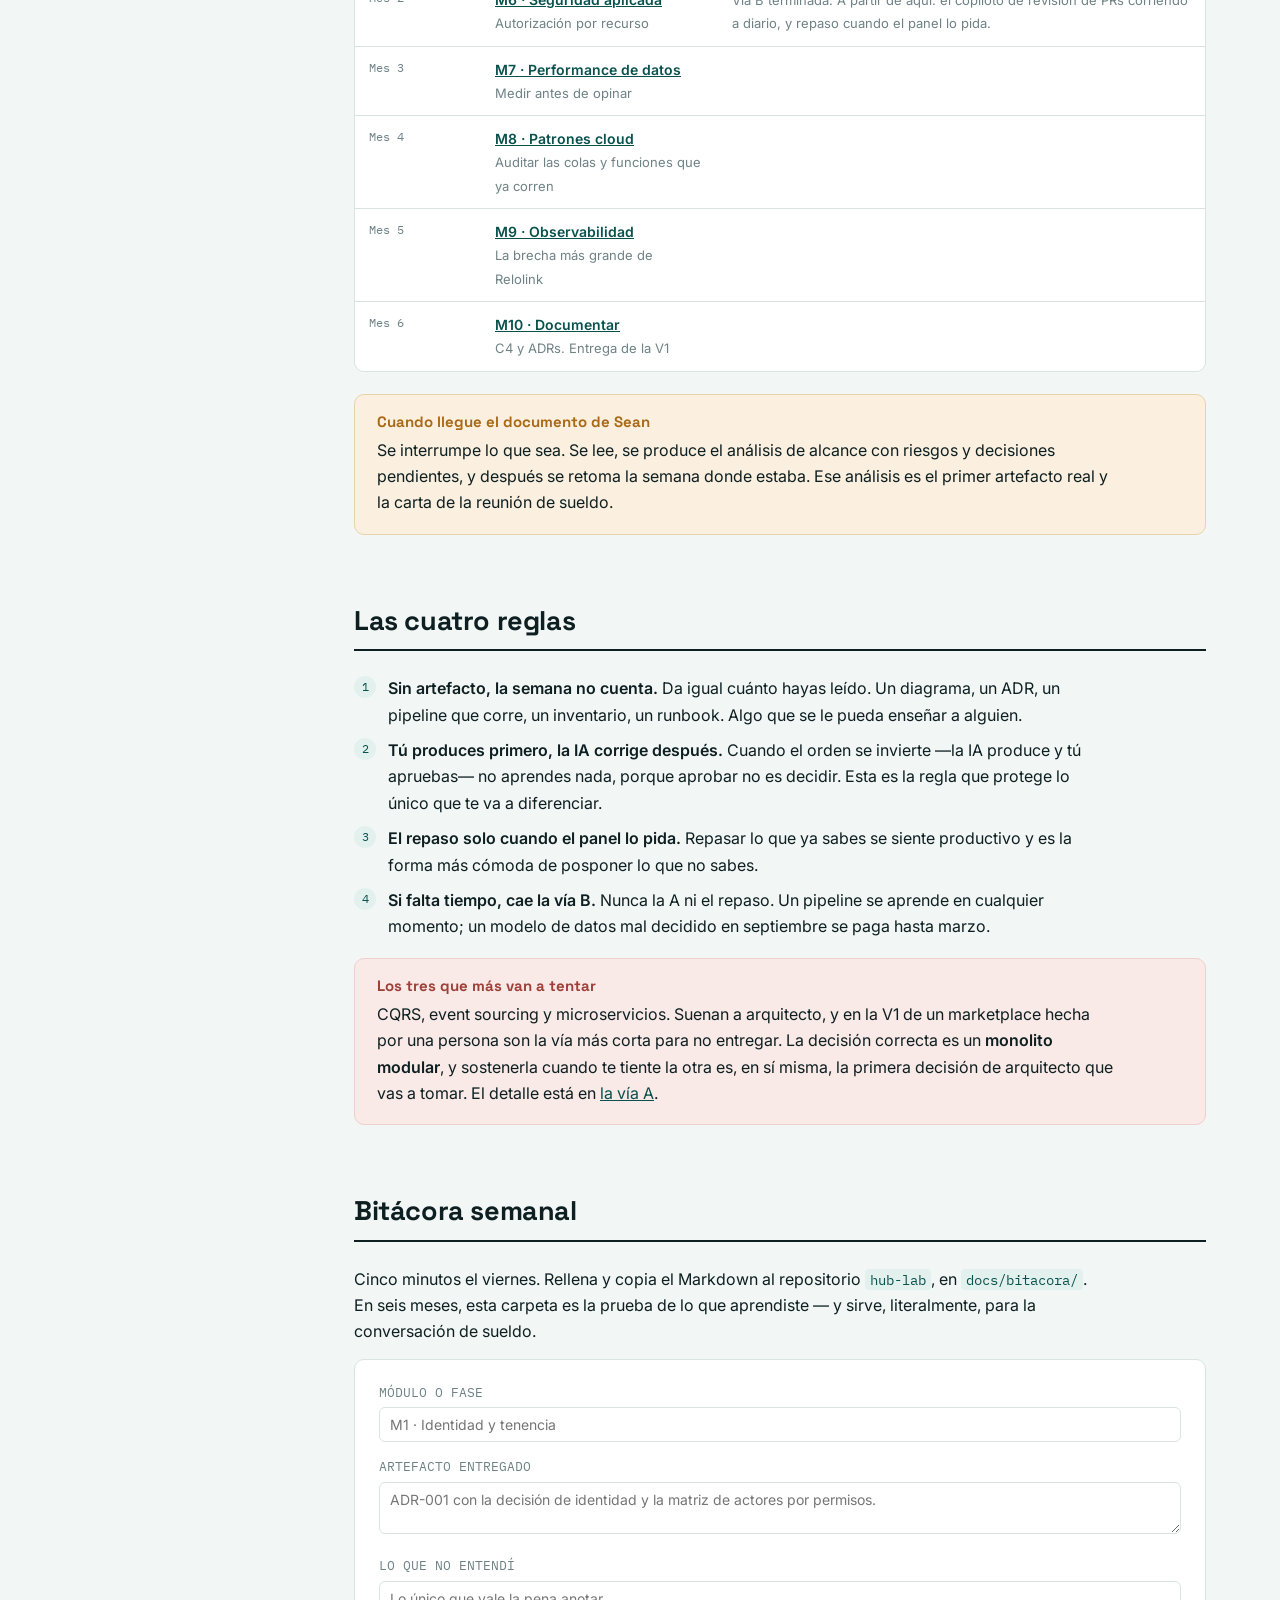
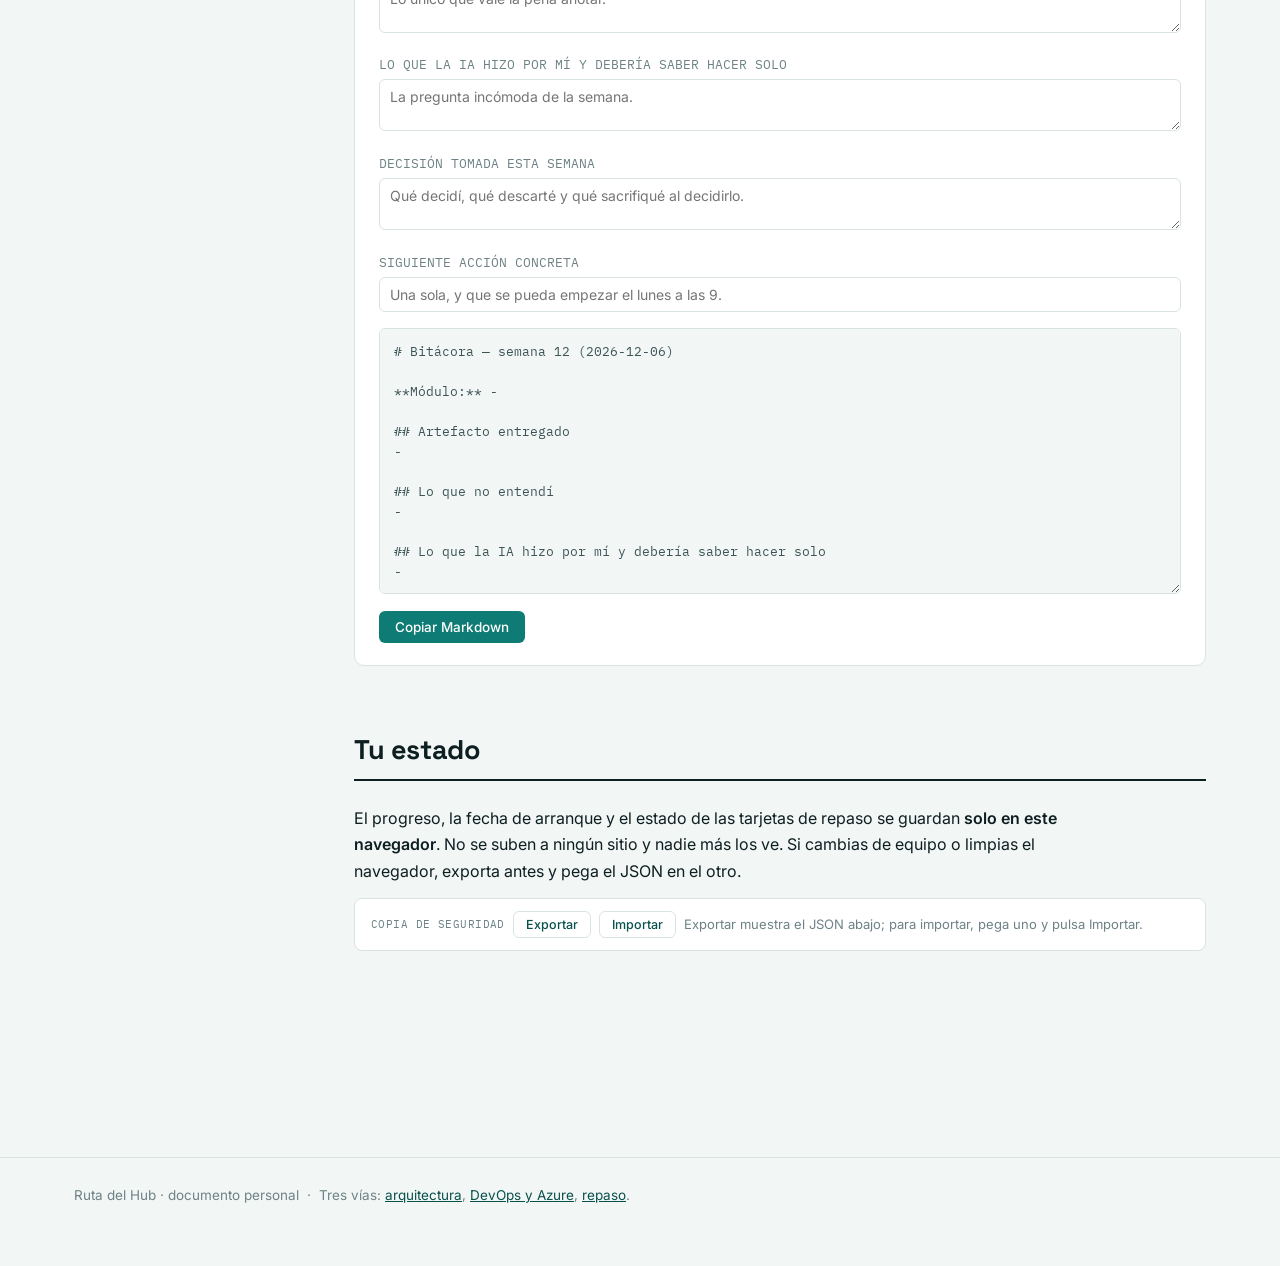
==== commit 6991cb40: "Versionar los assets para invalidar la cache del navegador" ====
--- a/index.html
+++ b/index.html
@@ -8,7 +8,7 @@
 <link rel="preconnect" href="https://fonts.googleapis.com">
 <link rel="preconnect" href="https://fonts.gstatic.com" crossorigin>
 <link href="https://fonts.googleapis.com/css2?family=Space+Grotesk:wght@500;700&family=Inter:wght@400;500;600&family=IBM+Plex+Mono:wght@400;500&display=swap" rel="stylesheet">
-<link rel="stylesheet" href="assets/app.css">
+<link rel="stylesheet" href="assets/app.css?v=2">
 </head>
 <body>
 
@@ -245,6 +245,6 @@
   </div>
 </footer>
 
-<script src="assets/app.js"></script>
+<script src="assets/app.js?v=2"></script>
 </body>
 </html>
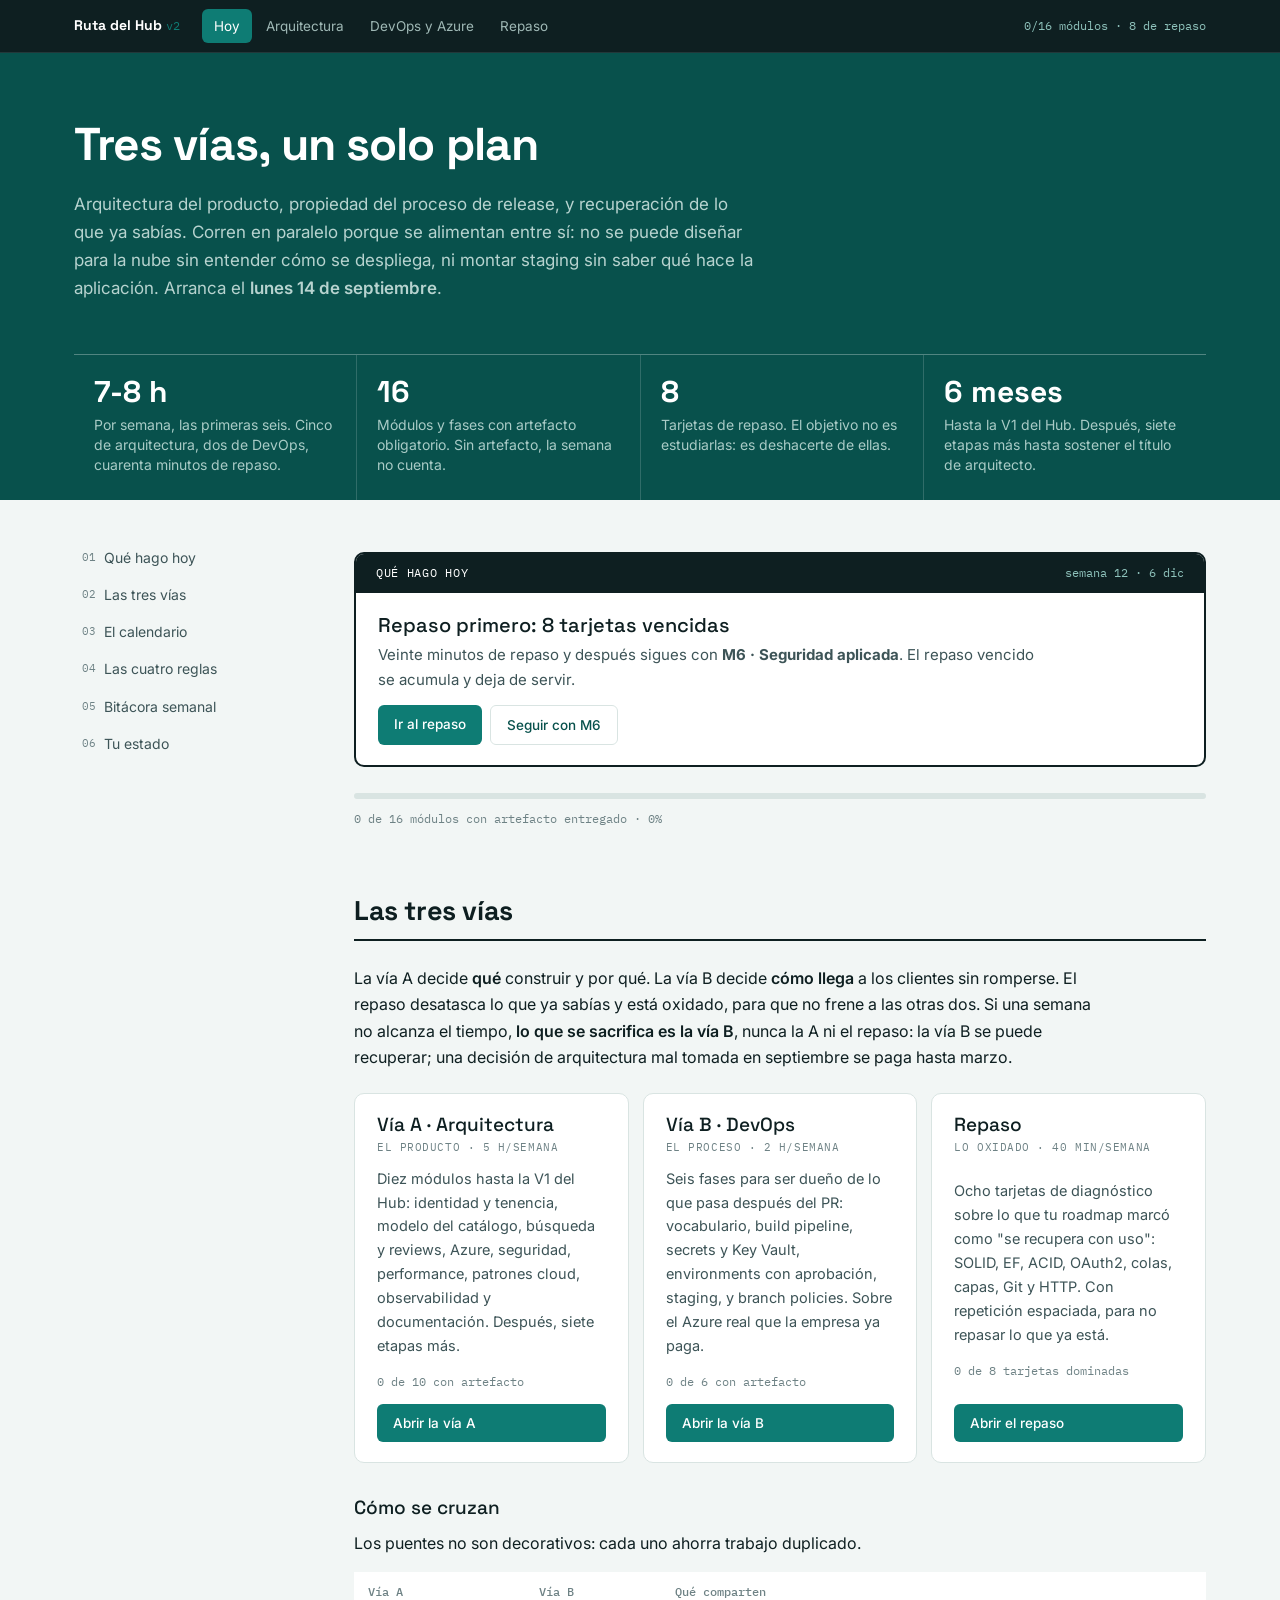
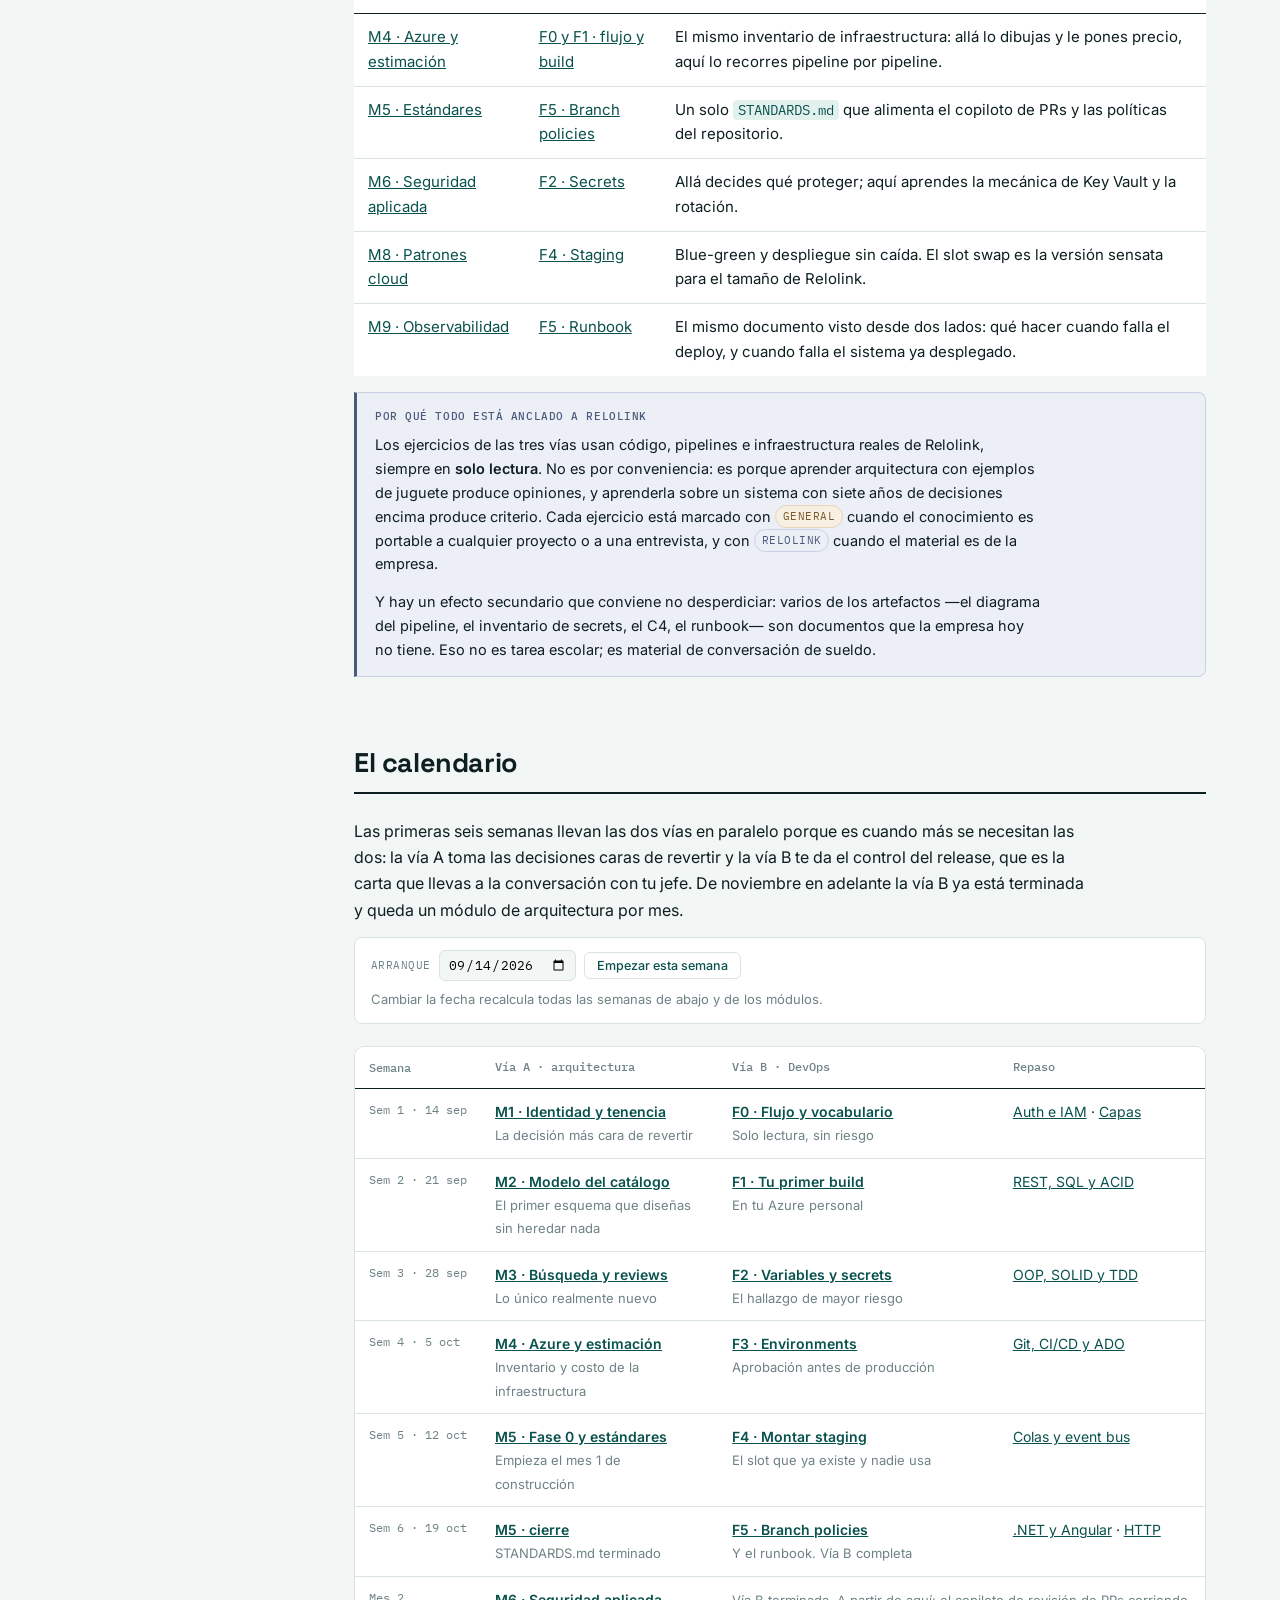
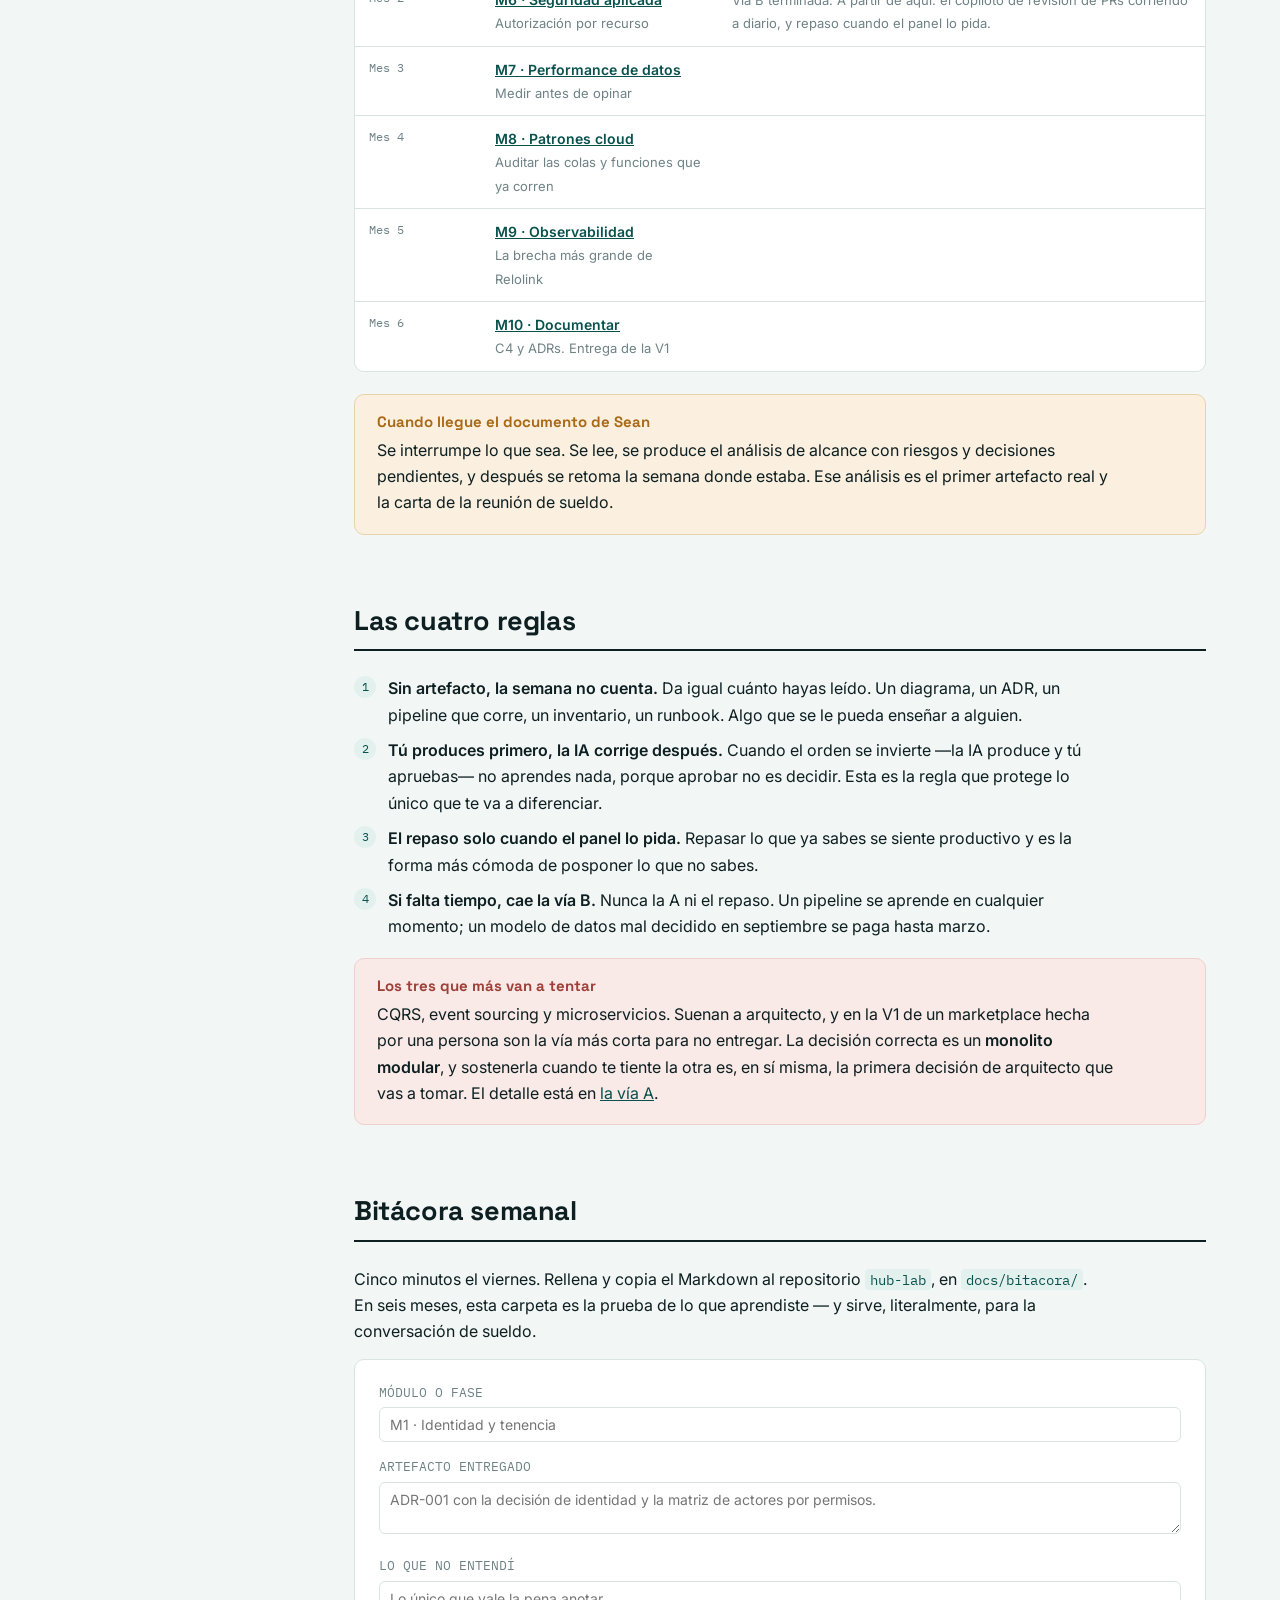
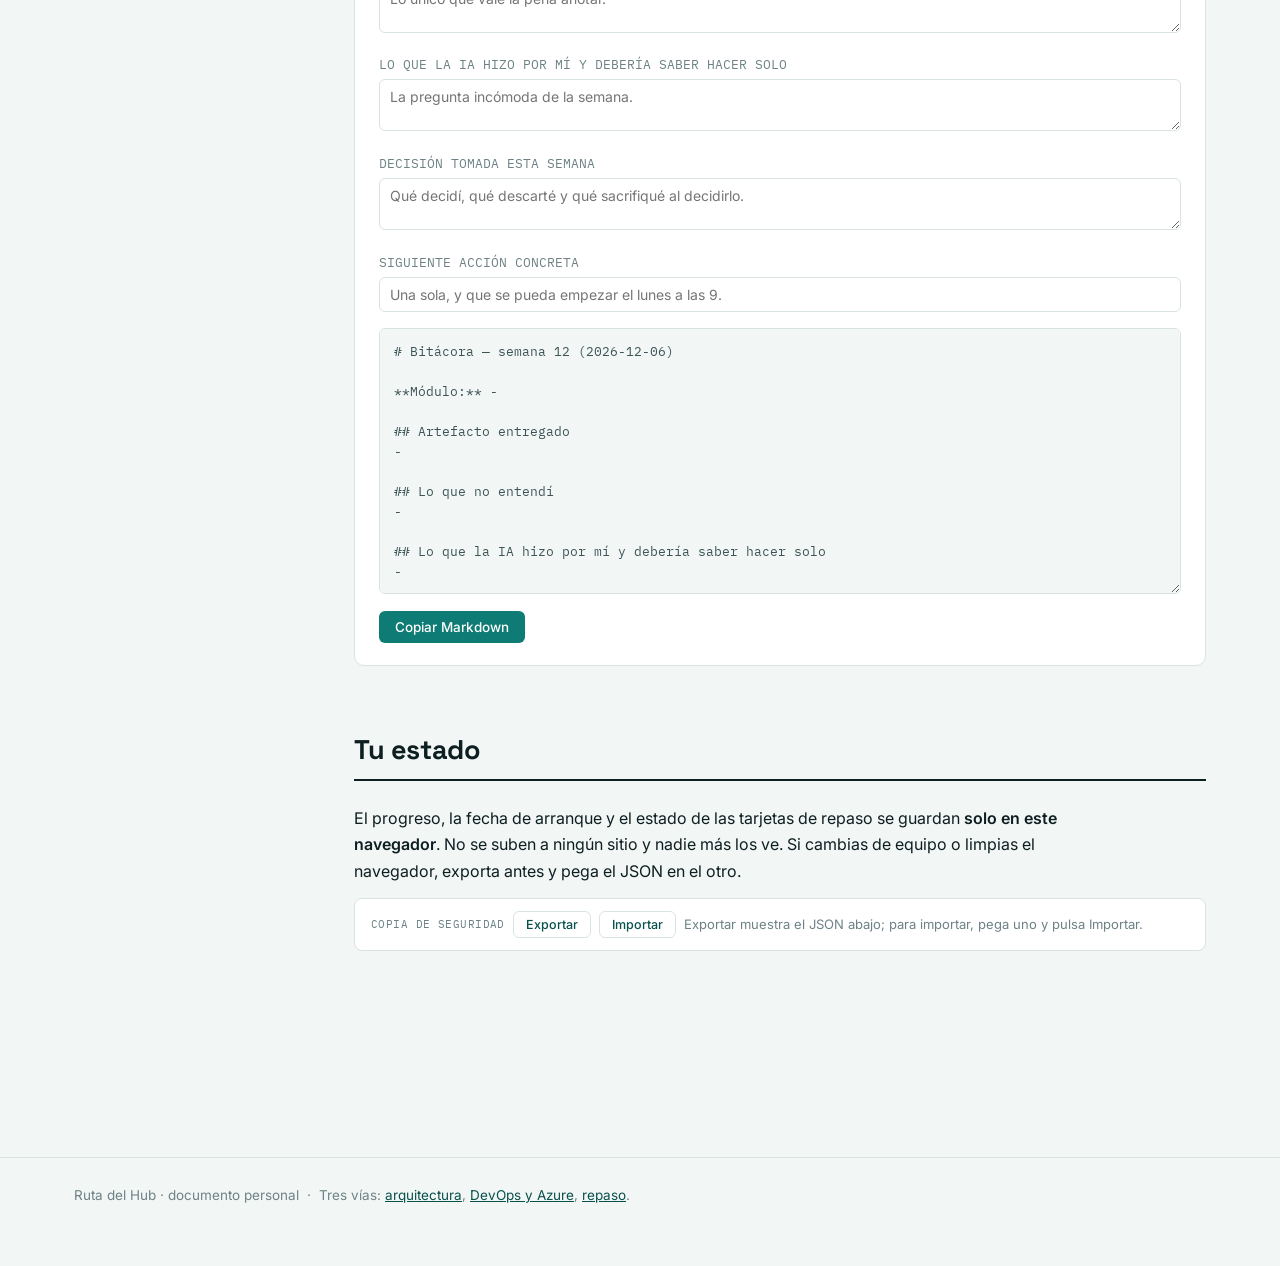
==== commit a61d851a: "Adaptar el sitio a movil A 410px habia scroll horizontal (532px de ancho en arquitectura), un hero d" ====
--- a/index.html
+++ b/index.html
@@ -8,7 +8,7 @@
 <link rel="preconnect" href="https://fonts.googleapis.com">
 <link rel="preconnect" href="https://fonts.gstatic.com" crossorigin>
 <link href="https://fonts.googleapis.com/css2?family=Space+Grotesk:wght@500;700&family=Inter:wght@400;500;600&family=IBM+Plex+Mono:wght@400;500&display=swap" rel="stylesheet">
-<link rel="stylesheet" href="assets/app.css?v=2">
+<link rel="stylesheet" href="assets/app.css?v=3">
 </head>
 <body>
 
@@ -18,7 +18,7 @@
     <nav>
       <a href="index.html" aria-current="page">Hoy</a>
       <a href="arquitectura.html">Arquitectura</a>
-      <a href="devops.html">DevOps y Azure</a>
+      <a href="devops.html">DevOps<span class="wide"> y Azure</span></a>
       <a href="repaso.html">Repaso</a>
     </nav>
     <span class="spacer"></span>
@@ -241,10 +241,10 @@
 
 <footer>
   <div class="shell">
-    Ruta del Hub · documento personal &nbsp;·&nbsp; Tres vías: <a href="arquitectura.html">arquitectura</a>, <a href="devops.html">DevOps y Azure</a>, <a href="repaso.html">repaso</a>.
+    Ruta del Hub · documento personal &nbsp;·&nbsp; Tres vías: <a href="arquitectura.html">arquitectura</a>, <a href="devops.html">DevOps<span class="wide"> y Azure</span></a>, <a href="repaso.html">repaso</a>.
   </div>
 </footer>
 
-<script src="assets/app.js?v=2"></script>
+<script src="assets/app.js?v=3"></script>
 </body>
 </html>
--- a/assets/app.css
+++ b/assets/app.css
@@ -266,3 +266,110 @@
     .sitebar .shell{height:auto;padding-top:8px;padding-bottom:8px}
     .sitebar .pct{display:none}
   }
+
+  /* ==========================================================
+     Movil. Tres problemas medidos a 410px y su arreglo:
+     scroll horizontal por tablas y <code>, hero de 800px+,
+     e indice de hasta 885px antes del contenido.
+     ========================================================== */
+
+  body{-webkit-text-size-adjust:100%}
+  code{overflow-wrap:anywhere}
+  .prompt pre{overflow-wrap:anywhere}
+
+  /* Indice plegable: en escritorio el <details> va siempre abierto
+     y sin cabecera; en movil se cierra y deja de empujar el contenido. */
+  .toc-d>summary{display:none}
+  .toc-d>ol{margin-top:0}
+
+  @media (max-width:640px){
+    .shell{padding:0 18px}
+    main{padding:26px 0 64px}
+    section{padding-top:36px}
+    section>h2{font-size:23px}
+    h3{font-size:18px;margin-top:28px}
+    body{font-size:15.5px}
+    p,ul,ol{max-width:none}
+
+    /* --- Barra de sitio: marca arriba, navegacion debajo en una fila --- */
+    .sitebar .shell{padding-top:7px;padding-bottom:7px;gap:4px}
+    .sitebar .brand{margin-right:0;width:100%}
+    .sitebar nav{width:100%;gap:0}
+    .sitebar nav a{padding:6px 10px;font-size:13px}
+    .sitebar nav a .wide{display:none}
+
+    /* --- Hero: de ~820px a ~400px --- */
+    header.hero{padding-top:34px}
+    header.hero h1{font-size:clamp(26px,7.4vw,34px);max-width:none}
+    header.hero p.lede{font-size:15.5px;margin-top:14px}
+    .budget{grid-template-columns:1fr;margin-top:30px}
+    .budget>div{padding:14px 18px;display:grid;grid-template-columns:auto 1fr;gap:0 16px;align-items:baseline}
+    .budget .k{font-size:22px}
+    .budget .l{margin-top:0;font-size:13.5px}
+
+    /* --- Indice plegado --- */
+    nav.toc{padding:18px 0 4px;border-bottom:none}
+    .toc-d{background:var(--surface);border:1px solid var(--line);border-radius:var(--radius)}
+    .toc-d>summary{display:block;padding:13px 18px;font-size:14.5px;color:var(--ink)}
+    .toc-d>summary::before{content:"+ ";color:var(--teal);font-family:'IBM Plex Mono',monospace}
+    .toc-d[open]>summary{border-bottom:1px solid var(--line)}
+    .toc-d[open]>summary::before{content:"\2013 "}
+    .toc-d>ol{padding:8px 10px 12px}
+
+    /* --- Tablas apiladas: cada fila es una tarjeta, cada celda su etiqueta.
+           Elimina el scroll horizontal sin encoger el texto. --- */
+    table{display:block;background:transparent;margin:14px 0}
+    thead{display:none}
+    tbody,tr,td{display:block;width:auto}
+    tr{background:var(--surface);border:1px solid var(--line);border-radius:8px;margin-bottom:10px}
+    td{border-bottom:1px dashed var(--line);padding:10px 15px}
+    tbody tr td:last-child{border-bottom:none}
+    td::before{content:attr(data-l);display:block;font-family:'IBM Plex Mono',monospace;font-size:10.5px;letter-spacing:.06em;color:var(--muted);text-transform:uppercase;margin-bottom:3px}
+    td[data-l=""]::before,td:not([data-l])::before{display:none}
+    .timeline{border:0;background:transparent;overflow:visible}
+    .timeline table{margin:0}
+    .timeline td:first-child{width:auto;color:var(--ink-soft);font-weight:500;background:var(--paper)}
+    .timeline tr.now{border-color:var(--teal);box-shadow:0 0 0 1px var(--teal)}
+    .timeline tr.now td:first-child{background:var(--teal-wash);color:var(--teal-deep)}
+
+    /* --- Contenedores: menos aire lateral, mismo ritmo vertical --- */
+    .card,.flag,.stop{padding:16px 17px}
+    .module-body{padding:6px 16px 20px}
+    .module-head{padding:16px 17px}
+    .module-head h3{font-size:19px}
+    .rcard .r-body{padding:4px 16px 20px}
+    .rcard>.r-head{padding:14px 17px}
+    .anchor{padding:13px 15px}
+    .drill,.artifact{padding:13px 15px}
+    .bridge{padding:11px 14px}
+    .today .t-body{padding:17px 17px}
+    .today .t-head{padding:9px 17px}
+    .via{padding:17px 18px}
+    .toolbar,.legend{padding:12px 14px}
+
+    /* --- Prompts: caben sin achicar el texto a nivel ilegible --- */
+    .prompt pre{font-size:12px;padding:13px 14px;line-height:1.55}
+    .prompt .bar{padding:7px 7px 7px 13px;flex-wrap:wrap;gap:6px}
+    .prompt .bar span{font-size:11px}
+
+    /* --- Pestanas de la via B: caben las tres en una fila --- */
+    .tabs button{padding:9px 11px;font-size:13px}
+
+    /* --- Formularios: 16px evita el zoom automatico al enfocar --- */
+    input,textarea,select{font-size:16px !important}
+    #bitacora-out,#export-out{font-size:12.5px !important}
+    .btn{padding:9px 15px}
+    .state{gap:5px}
+    .state button{padding:6px 11px;font-size:12px}
+
+    /* --- Listas y pasos --- */
+    ol.steps li,ol.clicks li,ol.diag li{font-size:15px}
+    .concepts li small{font-size:12.5px}
+    .res li{padding:10px 0}
+  }
+
+  @media (max-width:400px){
+    .shell{padding:0 16px}
+    .sitebar nav a{padding:6px 8px;font-size:12.5px}
+    .prompt pre{font-size:11.5px}
+  }
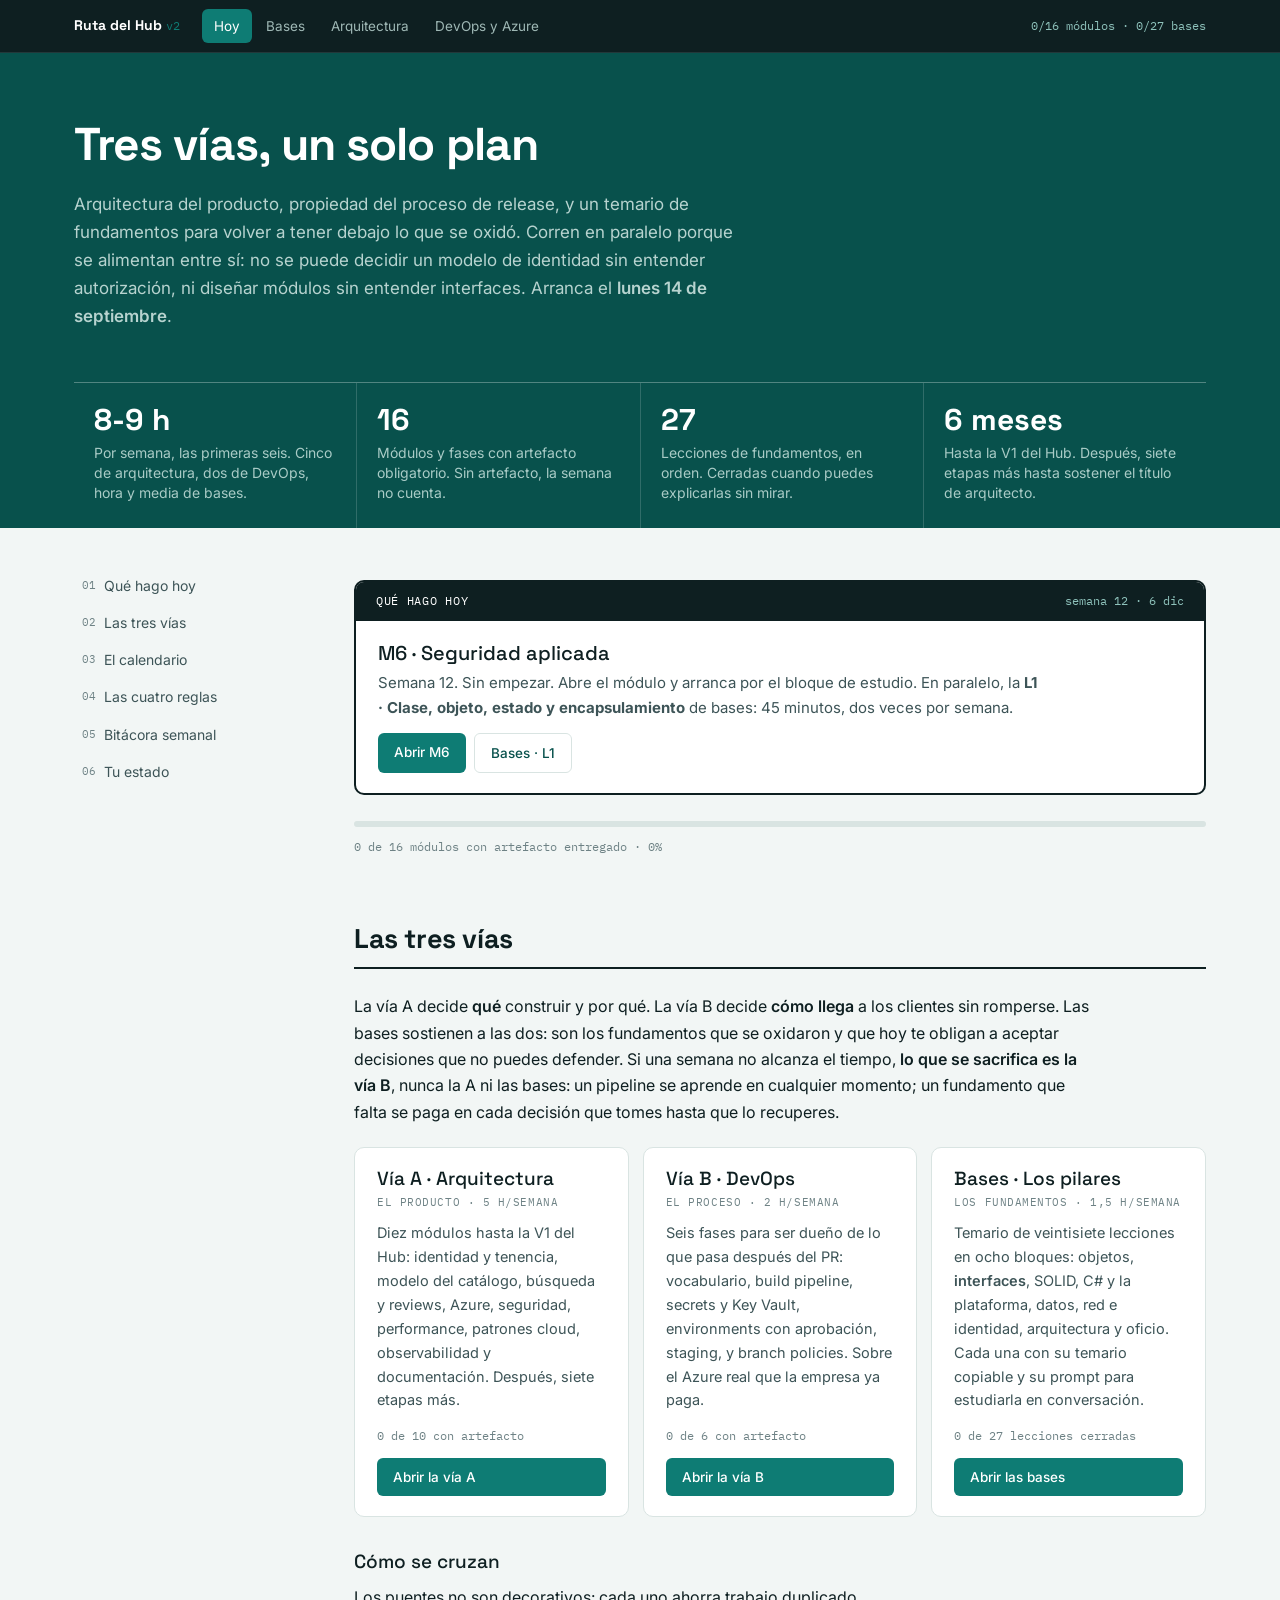
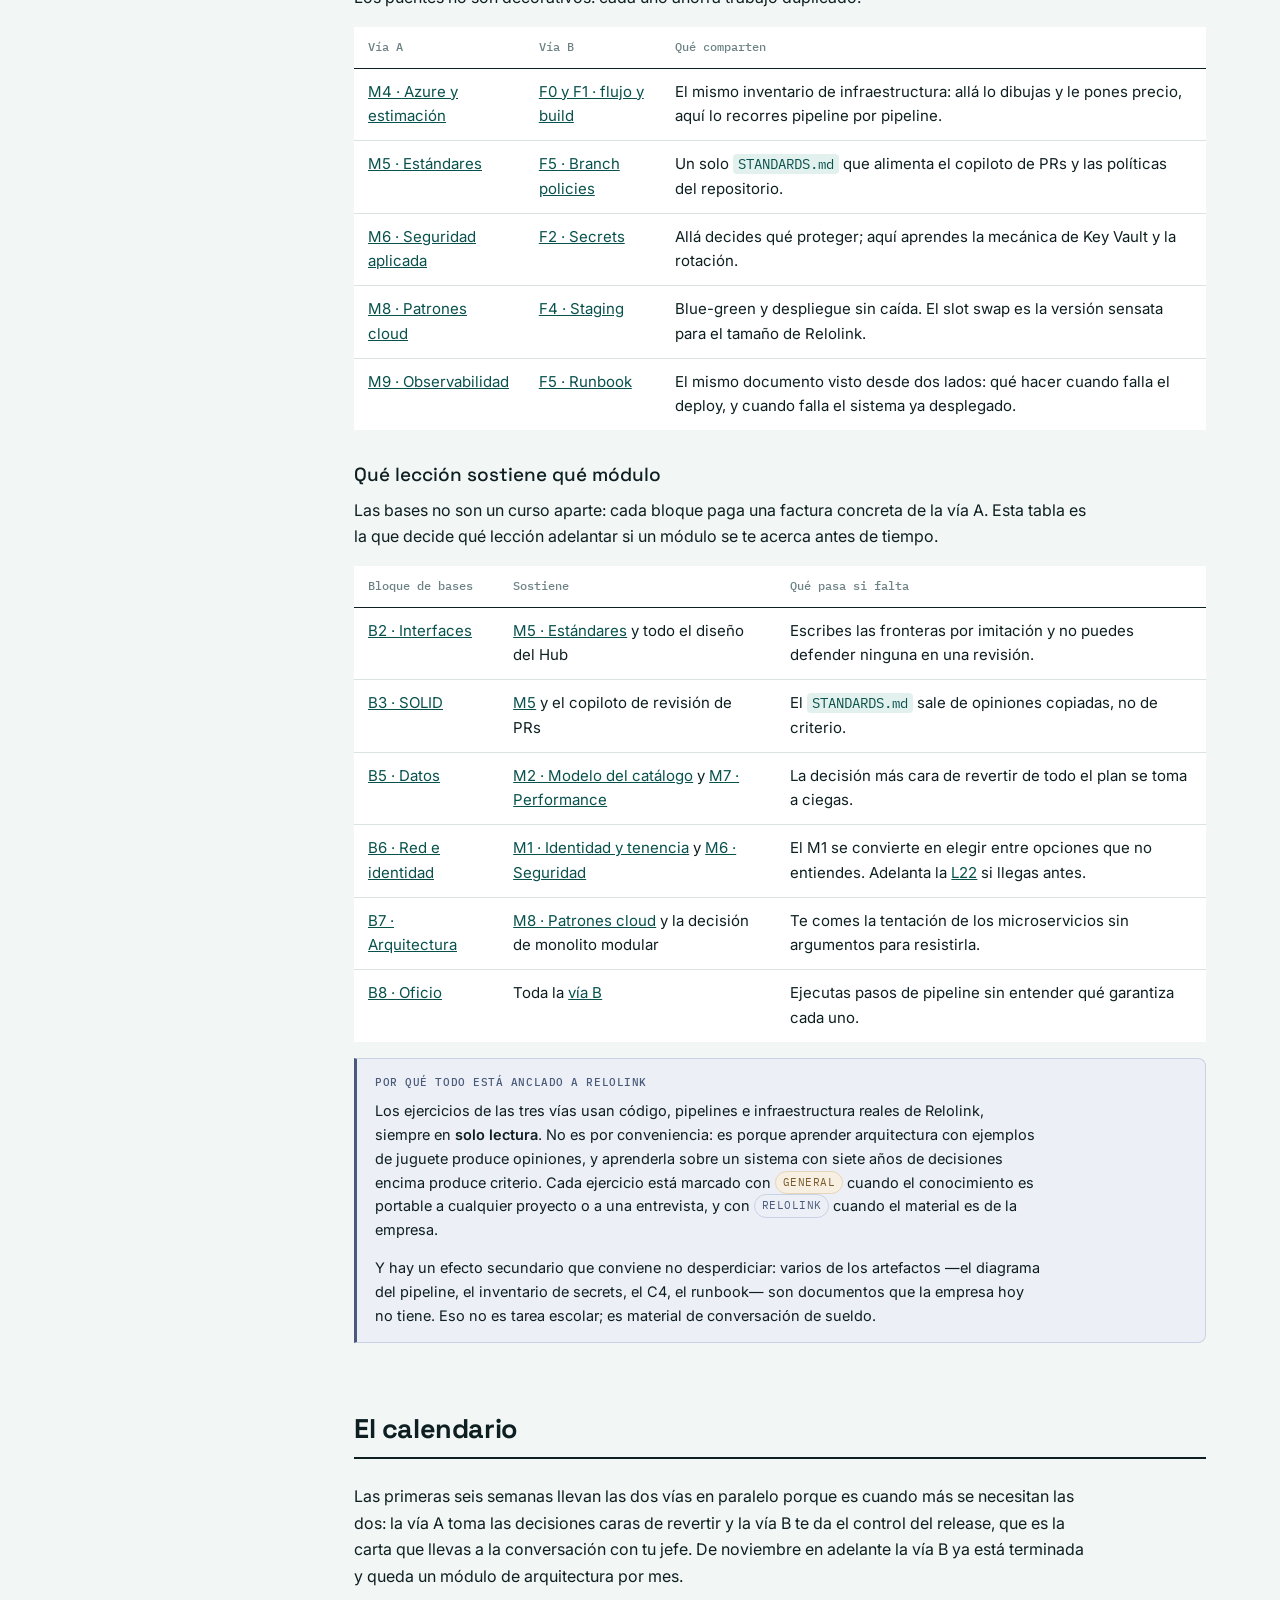
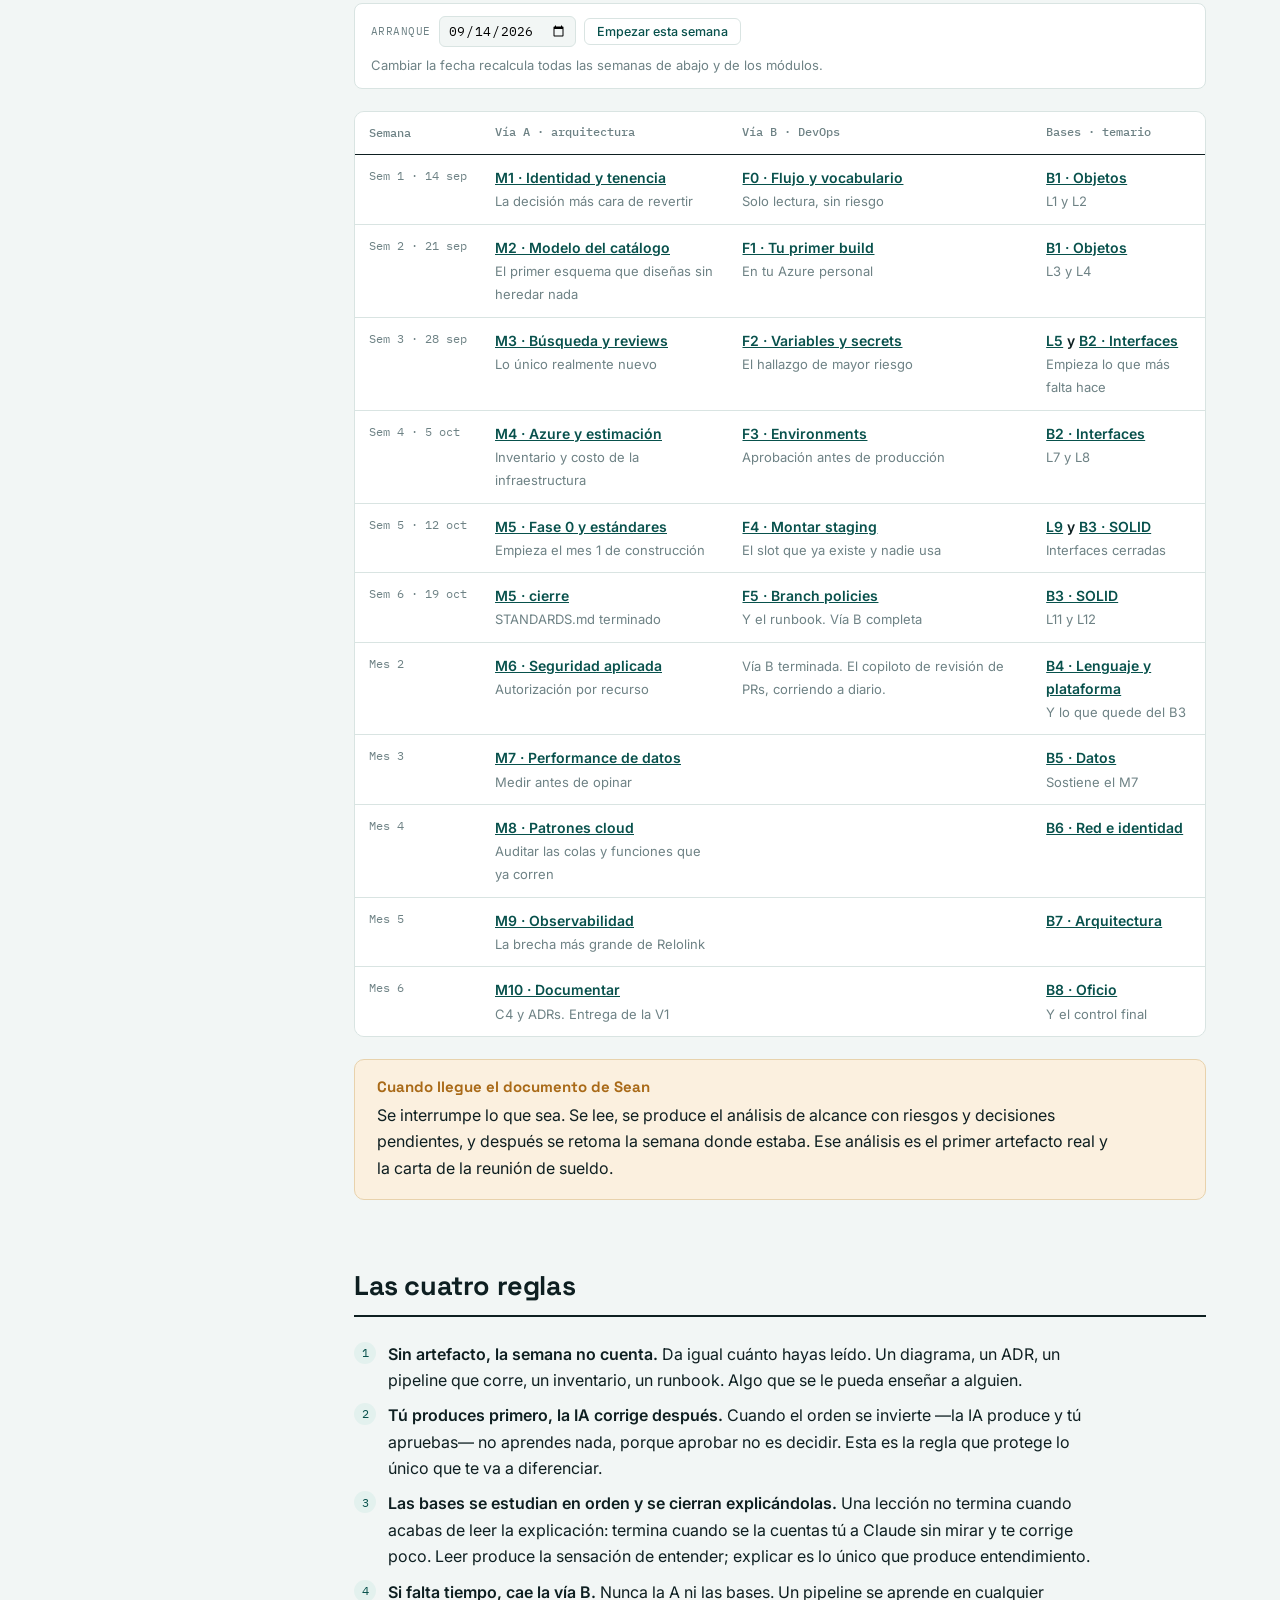
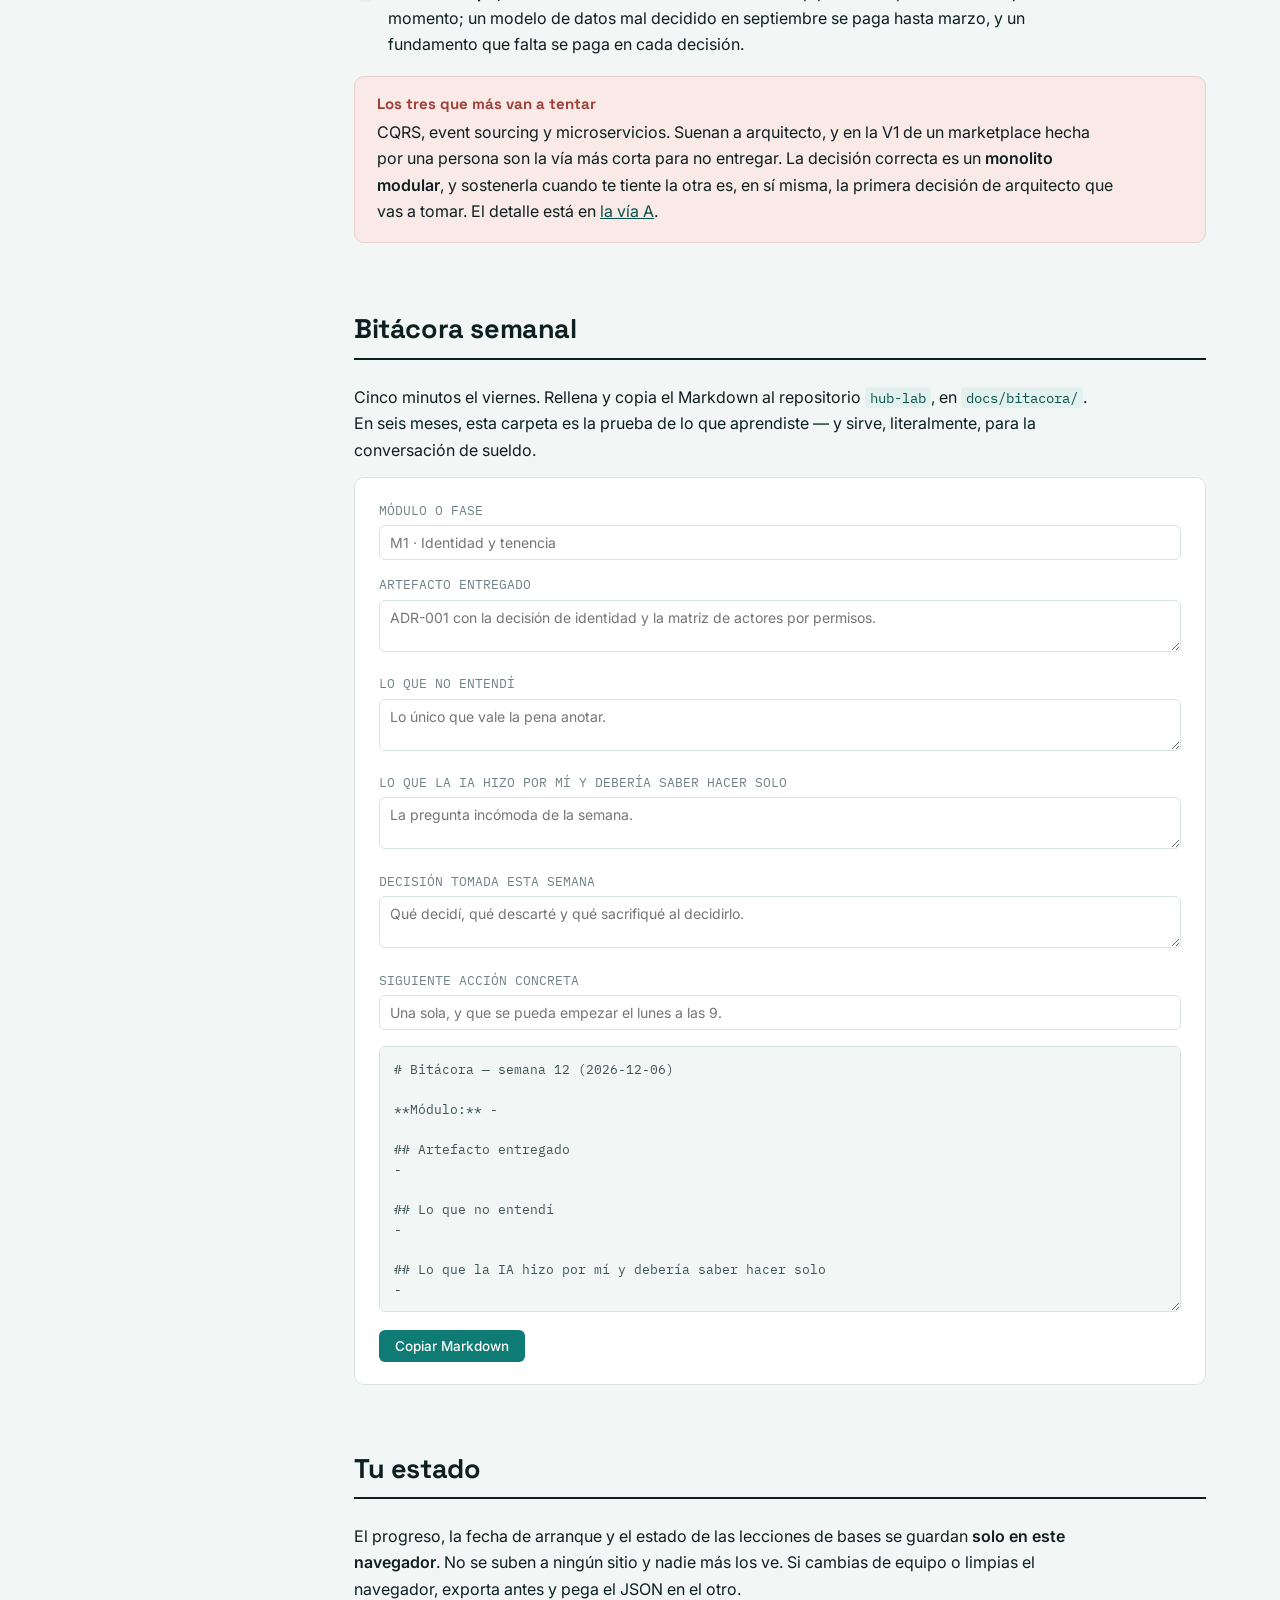
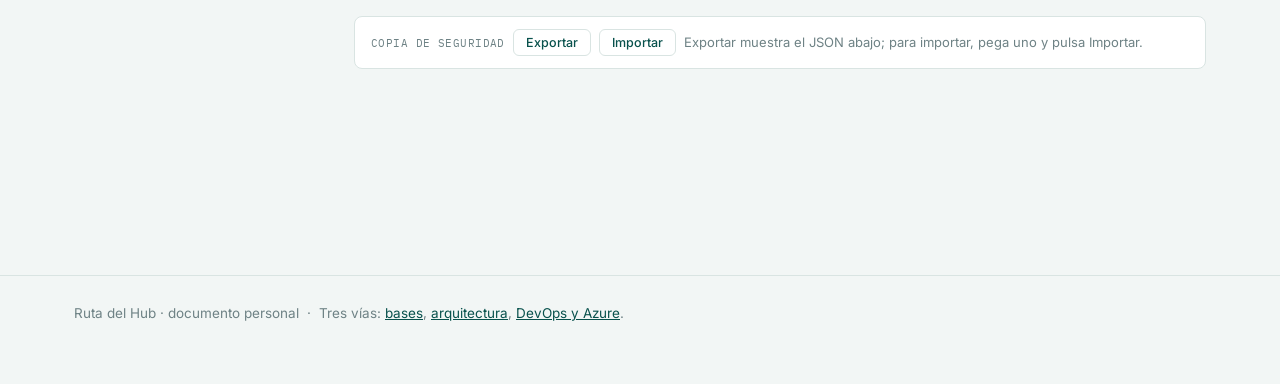
==== commit 9081ebb9: "Convertir la zona de repaso en un temario de estudio de fundamentos La zona de repaso partia de una " ====
--- a/index.html
+++ b/index.html
@@ -4,11 +4,11 @@
 <meta charset="utf-8">
 <meta name="viewport" content="width=device-width, initial-scale=1">
 <title>Ruta del Hub · qué toca hoy</title>
-<meta name="description" content="Tres vías en paralelo: arquitectura del producto, dueño del pipeline y repaso activo de lo que ya sabes. Con progreso, calendario y bitácora.">
+<meta name="description" content="Tres vías en paralelo: los fundamentos reaprendidos, la arquitectura del producto y la propiedad del pipeline. Con progreso, calendario y bitácora.">
 <link rel="preconnect" href="https://fonts.googleapis.com">
 <link rel="preconnect" href="https://fonts.gstatic.com" crossorigin>
 <link href="https://fonts.googleapis.com/css2?family=Space+Grotesk:wght@500;700&family=Inter:wght@400;500;600&family=IBM+Plex+Mono:wght@400;500&display=swap" rel="stylesheet">
-<link rel="stylesheet" href="assets/app.css?v=3">
+<link rel="stylesheet" href="assets/app.css?v=6">
 </head>
 <body>
 
@@ -17,9 +17,9 @@
     <a class="brand" href="index.html">Ruta del Hub <span>v2</span></a>
     <nav>
       <a href="index.html" aria-current="page">Hoy</a>
+      <a href="bases.html">Bases</a>
       <a href="arquitectura.html">Arquitectura</a>
       <a href="devops.html">DevOps<span class="wide"> y Azure</span></a>
-      <a href="repaso.html">Repaso</a>
     </nav>
     <span class="spacer"></span>
     <span class="pct"></span>
@@ -29,11 +29,11 @@
 <header class="hero">
   <div class="shell">
     <h1>Tres vías, un solo plan</h1>
-    <p class="lede">Arquitectura del producto, propiedad del proceso de release, y recuperación de lo que ya sabías. Corren en paralelo porque se alimentan entre sí: no se puede diseñar para la nube sin entender cómo se despliega, ni montar staging sin saber qué hace la aplicación. Arranca el <strong>lunes 14 de septiembre</strong>.</p>
+    <p class="lede">Arquitectura del producto, propiedad del proceso de release, y un temario de fundamentos para volver a tener debajo lo que se oxidó. Corren en paralelo porque se alimentan entre sí: no se puede decidir un modelo de identidad sin entender autorización, ni diseñar módulos sin entender interfaces. Arranca el <strong>lunes 14 de septiembre</strong>.</p>
     <div class="budget">
-      <div><div class="k">7-8 h</div><div class="l">Por semana, las primeras seis. Cinco de arquitectura, dos de DevOps, cuarenta minutos de repaso.</div></div>
+      <div><div class="k">8-9 h</div><div class="l">Por semana, las primeras seis. Cinco de arquitectura, dos de DevOps, hora y media de bases.</div></div>
       <div><div class="k">16</div><div class="l">Módulos y fases con artefacto obligatorio. Sin artefacto, la semana no cuenta.</div></div>
-      <div><div class="k">8</div><div class="l">Tarjetas de repaso. El objetivo no es estudiarlas: es deshacerte de ellas.</div></div>
+      <div><div class="k">27</div><div class="l">Lecciones de fundamentos, en orden. Cerradas cuando puedes explicarlas sin mirar.</div></div>
       <div><div class="k">6 meses</div><div class="l">Hasta la V1 del Hub. Después, siete etapas más hasta sostener el título de arquitecto.</div></div>
     </div>
   </div>
@@ -68,7 +68,7 @@
 <section id="vias">
   <h2>Las tres vías</h2>
 
-  <p>La vía A decide <strong>qué</strong> construir y por qué. La vía B decide <strong>cómo llega</strong> a los clientes sin romperse. El repaso desatasca lo que ya sabías y está oxidado, para que no frene a las otras dos. Si una semana no alcanza el tiempo, <strong>lo que se sacrifica es la vía B</strong>, nunca la A ni el repaso: la vía B se puede recuperar; una decisión de arquitectura mal tomada en septiembre se paga hasta marzo.</p>
+  <p>La vía A decide <strong>qué</strong> construir y por qué. La vía B decide <strong>cómo llega</strong> a los clientes sin romperse. Las bases sostienen a las dos: son los fundamentos que se oxidaron y que hoy te obligan a aceptar decisiones que no puedes defender. Si una semana no alcanza el tiempo, <strong>lo que se sacrifica es la vía B</strong>, nunca la A ni las bases: un pipeline se aprende en cualquier momento; un fundamento que falta se paga en cada decisión que tomes hasta que lo recuperes.</p>
 
   <div class="vias">
     <div class="via">
@@ -86,11 +86,11 @@
       <a class="btn" href="devops.html">Abrir la vía B</a>
     </div>
     <div class="via">
-      <h3>Repaso</h3>
-      <p class="sub">LO OXIDADO · 40 MIN/SEMANA</p>
-      <p>Ocho tarjetas de diagnóstico sobre lo que tu roadmap marcó como "se recupera con uso": SOLID, EF, ACID, OAuth2, colas, capas, Git y HTTP. Con repetición espaciada, para no repasar lo que ya está.</p>
+      <h3>Bases · Los pilares</h3>
+      <p class="sub">LOS FUNDAMENTOS · 1,5 H/SEMANA</p>
+      <p>Temario de veintisiete lecciones en ocho bloques: objetos, <strong>interfaces</strong>, SOLID, C# y la plataforma, datos, red e identidad, arquitectura y oficio. Cada una con su temario copiable y su prompt para estudiarla en conversación.</p>
       <p class="st" data-via-count="r">—</p>
-      <a class="btn" href="repaso.html">Abrir el repaso</a>
+      <a class="btn" href="bases.html">Abrir las bases</a>
     </div>
   </div>
 
@@ -107,6 +107,20 @@
     </tbody>
   </table>
 
+  <h3>Qué lección sostiene qué módulo</h3>
+  <p>Las bases no son un curso aparte: cada bloque paga una factura concreta de la vía A. Esta tabla es la que decide qué lección adelantar si un módulo se te acerca antes de tiempo.</p>
+  <table>
+    <thead><tr><th>Bloque de bases</th><th>Sostiene</th><th>Qué pasa si falta</th></tr></thead>
+    <tbody>
+      <tr><td><a href="bases.html#b2">B2 · Interfaces</a></td><td><a href="arquitectura.html#m5">M5 · Estándares</a> y todo el diseño del Hub</td><td>Escribes las fronteras por imitación y no puedes defender ninguna en una revisión.</td></tr>
+      <tr><td><a href="bases.html#b3">B3 · SOLID</a></td><td><a href="arquitectura.html#m5">M5</a> y el copiloto de revisión de PRs</td><td>El <code>STANDARDS.md</code> sale de opiniones copiadas, no de criterio.</td></tr>
+      <tr><td><a href="bases.html#b5">B5 · Datos</a></td><td><a href="arquitectura.html#m2">M2 · Modelo del catálogo</a> y <a href="arquitectura.html#m7">M7 · Performance</a></td><td>La decisión más cara de revertir de todo el plan se toma a ciegas.</td></tr>
+      <tr><td><a href="bases.html#b6">B6 · Red e identidad</a></td><td><a href="arquitectura.html#m1">M1 · Identidad y tenencia</a> y <a href="arquitectura.html#m6">M6 · Seguridad</a></td><td>El M1 se convierte en elegir entre opciones que no entiendes. Adelanta la <a href="bases.html#l22">L22</a> si llegas antes.</td></tr>
+      <tr><td><a href="bases.html#b7">B7 · Arquitectura</a></td><td><a href="arquitectura.html#m8">M8 · Patrones cloud</a> y la decisión de monolito modular</td><td>Te comes la tentación de los microservicios sin argumentos para resistirla.</td></tr>
+      <tr><td><a href="bases.html#b8">B8 · Oficio</a></td><td>Toda la <a href="devops.html">vía B</a></td><td>Ejecutas pasos de pipeline sin entender qué garantiza cada uno.</td></tr>
+    </tbody>
+  </table>
+
   <div class="anchor">
     <h5>Por qué todo está anclado a Relolink</h5>
     <p>Los ejercicios de las tres vías usan código, pipelines e infraestructura reales de Relolink, siempre en <strong>solo lectura</strong>. No es por conveniencia: es porque aprender arquitectura con ejemplos de juguete produce opiniones, y aprenderla sobre un sistema con siete años de decisiones encima produce criterio. Cada ejercicio está marcado con <span class="badge gen">GENERAL</span> cuando el conocimiento es portable a cualquier proyecto o a una entrevista, y con <span class="badge relo">RELOLINK</span> cuando el material es de la empresa.</p>
@@ -128,47 +142,52 @@
 
   <div class="timeline" id="timeline">
     <table>
-      <thead><tr><th>Semana</th><th>Vía A · arquitectura</th><th>Vía B · DevOps</th><th>Repaso</th></tr></thead>
+      <thead><tr><th>Semana</th><th>Vía A · arquitectura</th><th>Vía B · DevOps</th><th>Bases · temario</th></tr></thead>
       <tbody>
         <tr data-week="1"><td data-weekdate="1">Sem 1</td>
           <td><b><a href="arquitectura.html#m1">M1 · Identidad y tenencia</a></b><small>La decisión más cara de revertir</small></td>
           <td><b><a href="devops.html#f0">F0 · Flujo y vocabulario</a></b><small>Solo lectura, sin riesgo</small></td>
-          <td><a href="repaso.html#r4">Auth e IAM</a> · <a href="repaso.html#r6">Capas</a></td></tr>
+          <td><b><a href="bases.html#b1">B1 · Objetos</a></b><small>L1 y L2</small></td></tr>
         <tr data-week="2"><td data-weekdate="2">Sem 2</td>
           <td><b><a href="arquitectura.html#m2">M2 · Modelo del catálogo</a></b><small>El primer esquema que diseñas sin heredar nada</small></td>
           <td><b><a href="devops.html#f1">F1 · Tu primer build</a></b><small>En tu Azure personal</small></td>
-          <td><a href="repaso.html#r3">REST, SQL y ACID</a></td></tr>
+          <td><b><a href="bases.html#b1">B1 · Objetos</a></b><small>L3 y L4</small></td></tr>
         <tr data-week="3"><td data-weekdate="3">Sem 3</td>
           <td><b><a href="arquitectura.html#m3">M3 · Búsqueda y reviews</a></b><small>Lo único realmente nuevo</small></td>
           <td><b><a href="devops.html#f2">F2 · Variables y secrets</a></b><small>El hallazgo de mayor riesgo</small></td>
-          <td><a href="repaso.html#r1">OOP, SOLID y TDD</a></td></tr>
+          <td><b><a href="bases.html#l5">L5</a> y <a href="bases.html#b2">B2 · Interfaces</a></b><small>Empieza lo que más falta hace</small></td></tr>
         <tr data-week="4"><td data-weekdate="4">Sem 4</td>
           <td><b><a href="arquitectura.html#m4">M4 · Azure y estimación</a></b><small>Inventario y costo de la infraestructura</small></td>
           <td><b><a href="devops.html#f3">F3 · Environments</a></b><small>Aprobación antes de producción</small></td>
-          <td><a href="repaso.html#r7">Git, CI/CD y ADO</a></td></tr>
+          <td><b><a href="bases.html#b2">B2 · Interfaces</a></b><small>L7 y L8</small></td></tr>
         <tr data-week="5"><td data-weekdate="5">Sem 5</td>
           <td><b><a href="arquitectura.html#m5">M5 · Fase 0 y estándares</a></b><small>Empieza el mes 1 de construcción</small></td>
           <td><b><a href="devops.html#f4">F4 · Montar staging</a></b><small>El slot que ya existe y nadie usa</small></td>
-          <td><a href="repaso.html#r5">Colas y event bus</a></td></tr>
+          <td><b><a href="bases.html#l9">L9</a> y <a href="bases.html#b3">B3 · SOLID</a></b><small>Interfaces cerradas</small></td></tr>
         <tr data-week="6"><td data-weekdate="6">Sem 6</td>
           <td><b><a href="arquitectura.html#m5">M5 · cierre</a></b><small>STANDARDS.md terminado</small></td>
           <td><b><a href="devops.html#f5">F5 · Branch policies</a></b><small>Y el runbook. Vía B completa</small></td>
-          <td><a href="repaso.html#r2">.NET y Angular</a> · <a href="repaso.html#r8">HTTP</a></td></tr>
+          <td><b><a href="bases.html#b3">B3 · SOLID</a></b><small>L11 y L12</small></td></tr>
         <tr data-week="9"><td>Mes 2</td>
           <td><b><a href="arquitectura.html#m6">M6 · Seguridad aplicada</a></b><small>Autorización por recurso</small></td>
-          <td colspan="2"><small>Vía B terminada. A partir de aquí: el copiloto de revisión de PRs corriendo a diario, y repaso cuando el panel lo pida.</small></td></tr>
+          <td><small>Vía B terminada. El copiloto de revisión de PRs, corriendo a diario.</small></td>
+          <td><b><a href="bases.html#b4">B4 · Lenguaje y plataforma</a></b><small>Y lo que quede del B3</small></td></tr>
         <tr data-week="13"><td>Mes 3</td>
           <td><b><a href="arquitectura.html#m7">M7 · Performance de datos</a></b><small>Medir antes de opinar</small></td>
-          <td colspan="2"><small>&nbsp;</small></td></tr>
+          <td><small>&nbsp;</small></td>
+          <td><b><a href="bases.html#b5">B5 · Datos</a></b><small>Sostiene el M7</small></td></tr>
         <tr data-week="17"><td>Mes 4</td>
           <td><b><a href="arquitectura.html#m8">M8 · Patrones cloud</a></b><small>Auditar las colas y funciones que ya corren</small></td>
-          <td colspan="2"><small>&nbsp;</small></td></tr>
+          <td><small>&nbsp;</small></td>
+          <td><b><a href="bases.html#b6">B6 · Red e identidad</a></b><small>&nbsp;</small></td></tr>
         <tr data-week="21"><td>Mes 5</td>
           <td><b><a href="arquitectura.html#m9">M9 · Observabilidad</a></b><small>La brecha más grande de Relolink</small></td>
-          <td colspan="2"><small>&nbsp;</small></td></tr>
+          <td><small>&nbsp;</small></td>
+          <td><b><a href="bases.html#b7">B7 · Arquitectura</a></b><small>&nbsp;</small></td></tr>
         <tr data-week="25"><td>Mes 6</td>
           <td><b><a href="arquitectura.html#m10">M10 · Documentar</a></b><small>C4 y ADRs. Entrega de la V1</small></td>
-          <td colspan="2"><small>&nbsp;</small></td></tr>
+          <td><small>&nbsp;</small></td>
+          <td><b><a href="bases.html#b8">B8 · Oficio</a></b><small>Y el control final</small></td></tr>
       </tbody>
     </table>
   </div>
@@ -185,8 +204,8 @@
   <ol class="steps">
     <li><strong>Sin artefacto, la semana no cuenta.</strong> Da igual cuánto hayas leído. Un diagrama, un ADR, un pipeline que corre, un inventario, un runbook. Algo que se le pueda enseñar a alguien.</li>
     <li><strong>Tú produces primero, la IA corrige después.</strong> Cuando el orden se invierte —la IA produce y tú apruebas— no aprendes nada, porque aprobar no es decidir. Esta es la regla que protege lo único que te va a diferenciar.</li>
-    <li><strong>El repaso solo cuando el panel lo pida.</strong> Repasar lo que ya sabes se siente productivo y es la forma más cómoda de posponer lo que no sabes.</li>
-    <li><strong>Si falta tiempo, cae la vía B.</strong> Nunca la A ni el repaso. Un pipeline se aprende en cualquier momento; un modelo de datos mal decidido en septiembre se paga hasta marzo.</li>
+    <li><strong>Las bases se estudian en orden y se cierran explicándolas.</strong> Una lección no termina cuando acabas de leer la explicación: termina cuando se la cuentas tú a Claude sin mirar y te corrige poco. Leer produce la sensación de entender; explicar es lo único que produce entendimiento.</li>
+    <li><strong>Si falta tiempo, cae la vía B.</strong> Nunca la A ni las bases. Un pipeline se aprende en cualquier momento; un modelo de datos mal decidido en septiembre se paga hasta marzo, y un fundamento que falta se paga en cada decisión.</li>
   </ol>
 
   <div class="stop">
@@ -225,7 +244,7 @@
 
 <section id="estado">
   <h2>Tu estado</h2>
-  <p>El progreso, la fecha de arranque y el estado de las tarjetas de repaso se guardan <strong>solo en este navegador</strong>. No se suben a ningún sitio y nadie más los ve. Si cambias de equipo o limpias el navegador, exporta antes y pega el JSON en el otro.</p>
+  <p>El progreso, la fecha de arranque y el estado de las lecciones de bases se guardan <strong>solo en este navegador</strong>. No se suben a ningún sitio y nadie más los ve. Si cambias de equipo o limpias el navegador, exporta antes y pega el JSON en el otro.</p>
 
   <div class="toolbar">
     <span class="lbl">COPIA DE SEGURIDAD</span>
@@ -241,10 +260,10 @@
 
 <footer>
   <div class="shell">
-    Ruta del Hub · documento personal &nbsp;·&nbsp; Tres vías: <a href="arquitectura.html">arquitectura</a>, <a href="devops.html">DevOps<span class="wide"> y Azure</span></a>, <a href="repaso.html">repaso</a>.
+    Ruta del Hub · documento personal &nbsp;·&nbsp; Tres vías: <a href="bases.html">bases</a>, <a href="arquitectura.html">arquitectura</a>, <a href="devops.html">DevOps<span class="wide"> y Azure</span></a>.
   </div>
 </footer>
 
-<script src="assets/app.js?v=3"></script>
+<script src="assets/app.js?v=6"></script>
 </body>
 </html>
--- a/assets/app.css
+++ b/assets/app.css
@@ -125,7 +125,7 @@
   @media (prefers-reduced-motion:reduce){html{scroll-behavior:auto}}
 
   /* ==========================================================
-     Anadidos v2: sitio multi-pagina, vias, repaso y progreso
+     Anadidos v2: sitio multi-pagina, vias, bases y progreso
      ========================================================== */
 
   :root{
@@ -226,32 +226,44 @@
   .timeline tr.now td{background:var(--teal-wash)}
   .timeline tr.now td:first-child{color:var(--teal-deep);font-weight:500}
 
-  /* --- Zona de repaso --- */
-  .due{background:var(--clay-wash);border:1px solid #EFCFCB;border-radius:var(--radius);padding:18px 22px;margin:0 0 24px}
-  .due h3{margin:0 0 8px;font-size:18px;color:var(--clay)}
+  /* --- Temario de bases --- */
+  /* El panel superior ya no avisa de vencimientos: senala la leccion que toca,
+     que es siempre la primera sin cerrar. Ambar de "estas aqui", no rojo de
+     alarma; el verde queda para el temario terminado. */
+  .due{background:var(--amber-wash);border:1px solid #E8D2AC;border-radius:var(--radius);padding:18px 22px;margin:0 0 24px}
+  .due h3{margin:0 0 8px;font-size:18px;color:var(--amber)}
   .due p{margin:0 0 10px;font-size:14.5px}
   .due ul{margin:0;padding-left:18px}
   .due.empty{background:var(--teal-wash);border-color:#BFDED8}
   .due.empty h3{color:var(--teal-deep)}
 
-  .rcard{background:var(--surface);border:1px solid var(--line);border-radius:var(--radius);margin-bottom:20px;overflow:hidden;scroll-margin-top:70px}
-  .rcard>.r-head{padding:16px 22px;background:var(--paper);border-bottom:1px solid var(--line);display:grid;grid-template-columns:1fr auto;gap:10px;align-items:center}
-  .rcard>.r-head h3{margin:0;font-size:18px;font-weight:700}
-  .rcard>.r-head .n{font-family:'IBM Plex Mono',monospace;font-size:11px;color:var(--muted);display:block;margin-bottom:3px;letter-spacing:.05em}
-  .rcard .r-status{font-family:'IBM Plex Mono',monospace;font-size:11.5px;color:var(--muted);text-align:right;line-height:1.5}
-  .rcard .r-status b{display:block;color:var(--ink-soft);font-weight:500}
-  .rcard.mastered>.r-head{background:#E9F3EE}
-  .rcard.mastered>.r-head h3::after{content:" \2713";color:var(--ok)}
-  .rcard.duenow>.r-head{background:var(--clay-wash)}
-  .rcard .r-body{padding:4px 22px 22px}
-  .rcard .r-body h4{font-family:'IBM Plex Mono',monospace;font-size:11.5px;font-weight:500;color:var(--muted);letter-spacing:.04em;margin:22px 0 9px;padding-bottom:6px;border-bottom:1px solid var(--line)}
+  .lesson{background:var(--surface);border:1px solid var(--line);border-radius:var(--radius);margin-bottom:20px;overflow:hidden;scroll-margin-top:70px}
+  .lesson>.l-head{padding:16px 22px;background:var(--paper);border-bottom:1px solid var(--line);display:grid;grid-template-columns:1fr auto;gap:10px;align-items:center}
+  .lesson>.l-head h3{margin:0;font-size:18px;font-weight:700}
+  .lesson>.l-head .n{font-family:'IBM Plex Mono',monospace;font-size:11px;color:var(--muted);display:block;margin-bottom:3px;letter-spacing:.05em}
+  .lesson .l-status{font-family:'IBM Plex Mono',monospace;font-size:11.5px;color:var(--muted);text-align:right;line-height:1.5}
+  .lesson .l-status b{display:block;color:var(--ink-soft);font-weight:500}
+  .lesson.closed>.l-head{background:#E9F3EE}
+  .lesson.closed>.l-head h3::after{content:" \2713";color:var(--ok)}
+  .lesson.open>.l-head{background:var(--amber-wash)}
+  .lesson .l-body{padding:4px 22px 22px}
+  .lesson .l-body h4{font-family:'IBM Plex Mono',monospace;font-size:11.5px;font-weight:500;color:var(--muted);letter-spacing:.04em;margin:22px 0 9px;padding-bottom:6px;border-bottom:1px solid var(--line)}
+  .lesson .why{font-size:15px;color:var(--ink-soft);margin-top:16px}
+
+  /* La prueba: se contesta sin mirar, por eso se marca distinto del temario. */
   ol.diag{counter-reset:d;list-style:none;padding:0;margin:10px 0}
   ol.diag li{counter-increment:d;padding-left:34px;position:relative;margin-bottom:10px;font-size:15px}
-  ol.diag li::before{content:"Q" counter(d);position:absolute;left:0;top:2px;font-family:'IBM Plex Mono',monospace;font-size:11px;color:var(--clay);background:var(--clay-wash);border-radius:4px;padding:2px 5px}
+  ol.diag li::before{content:"P" counter(d);position:absolute;left:0;top:2px;font-family:'IBM Plex Mono',monospace;font-size:11px;color:var(--clay);background:var(--clay-wash);border-radius:4px;padding:2px 5px}
   ol.diag li small{display:block;color:var(--muted);font-size:13px;margin-top:2px}
   .drill{background:var(--teal-wash);border-radius:8px;padding:14px 18px;font-size:15px;margin:10px 0}
   .drill b{font-family:'Space Grotesk',sans-serif;color:var(--teal-deep)}
 
+  /* Cierre de bloque: el momento en que el alumno explica y la IA corrige. */
+  .check{background:var(--surface);border:1px solid var(--ink);border-radius:var(--radius);padding:18px 22px;margin:26px 0 0}
+  .check h4{margin:0 0 8px;font-size:15px;font-family:'Space Grotesk',sans-serif}
+  .check p{font-size:14.5px;color:var(--ink-soft)}
+  .check .prompt{margin-bottom:0}
+
   .legend{display:flex;gap:16px;flex-wrap:wrap;font-size:13px;color:var(--muted);margin:14px 0 24px;padding:12px 16px;background:var(--surface);border:1px solid var(--line);border-radius:8px}
   .legend span{display:flex;gap:6px;align-items:center}
 
@@ -261,8 +273,8 @@
   @media (max-width:900px){
     .vias{grid-template-columns:1fr}
     .glossary div{grid-template-columns:1fr;gap:2px}
-    .rcard>.r-head{grid-template-columns:1fr}
-    .rcard .r-status{text-align:left}
+    .lesson>.l-head{grid-template-columns:1fr}
+    .lesson .l-status{text-align:left}
     .sitebar .shell{height:auto;padding-top:8px;padding-bottom:8px}
     .sitebar .pct{display:none}
   }
@@ -281,6 +293,19 @@
      y sin cabecera; en movil se cierra y deja de empujar el contenido. */
   .toc-d>summary{display:none}
   .toc-d>ol{margin-top:0}
+
+
+  /* Por debajo de 900px el indice deja de ser barra lateral: si sigue
+     desplegado empuja el contenido media pantalla hacia abajo. */
+  @media (max-width:900px){
+    nav.toc{padding:18px 0 4px;border-bottom:none}
+    .toc-d{background:var(--surface);border:1px solid var(--line);border-radius:var(--radius)}
+    .toc-d>summary{display:block;padding:13px 18px;font-size:14.5px;color:var(--ink)}
+    .toc-d>summary::before{content:"+ ";color:var(--teal);font-family:'IBM Plex Mono',monospace}
+    .toc-d[open]>summary{border-bottom:1px solid var(--line)}
+    .toc-d[open]>summary::before{content:"3 "}
+    .toc-d>ol{padding:8px 10px 12px}
+  }
 
   @media (max-width:640px){
     .shell{padding:0 18px}
@@ -306,15 +331,6 @@
     .budget>div{padding:14px 18px;display:grid;grid-template-columns:auto 1fr;gap:0 16px;align-items:baseline}
     .budget .k{font-size:22px}
     .budget .l{margin-top:0;font-size:13.5px}
-
-    /* --- Indice plegado --- */
-    nav.toc{padding:18px 0 4px;border-bottom:none}
-    .toc-d{background:var(--surface);border:1px solid var(--line);border-radius:var(--radius)}
-    .toc-d>summary{display:block;padding:13px 18px;font-size:14.5px;color:var(--ink)}
-    .toc-d>summary::before{content:"+ ";color:var(--teal);font-family:'IBM Plex Mono',monospace}
-    .toc-d[open]>summary{border-bottom:1px solid var(--line)}
-    .toc-d[open]>summary::before{content:"\2013 "}
-    .toc-d>ol{padding:8px 10px 12px}
 
     /* --- Tablas apiladas: cada fila es una tarjeta, cada celda su etiqueta.
            Elimina el scroll horizontal sin encoger el texto. --- */
@@ -337,8 +353,9 @@
     .module-body{padding:6px 16px 20px}
     .module-head{padding:16px 17px}
     .module-head h3{font-size:19px}
-    .rcard .r-body{padding:4px 16px 20px}
-    .rcard>.r-head{padding:14px 17px}
+    .lesson .l-body{padding:4px 16px 20px}
+    .lesson>.l-head{padding:14px 17px}
+    .check{padding:16px 17px}
     .anchor{padding:13px 15px}
     .drill,.artifact{padding:13px 15px}
     .bridge{padding:11px 14px}
@@ -373,3 +390,14 @@
     .sitebar nav a{padding:6px 8px;font-size:12.5px}
     .prompt pre{font-size:11.5px}
   }
+
+  /* --- El panel del dia, reubicado arriba en movil --- */
+  #hoy-mobile:empty{display:none}
+  #hoy-mobile{padding-top:0}
+  #hoy-mobile>#hoy{padding-top:20px;padding-bottom:4px}
+
+  @media (max-width:640px){
+    /* La barra pegajosa mide ~78px en movil: los anclajes tienen que
+       dejarle sitio o el titulo del modulo queda oculto debajo. */
+    section,article.module,.lesson{scroll-margin-top:88px}
+  }
